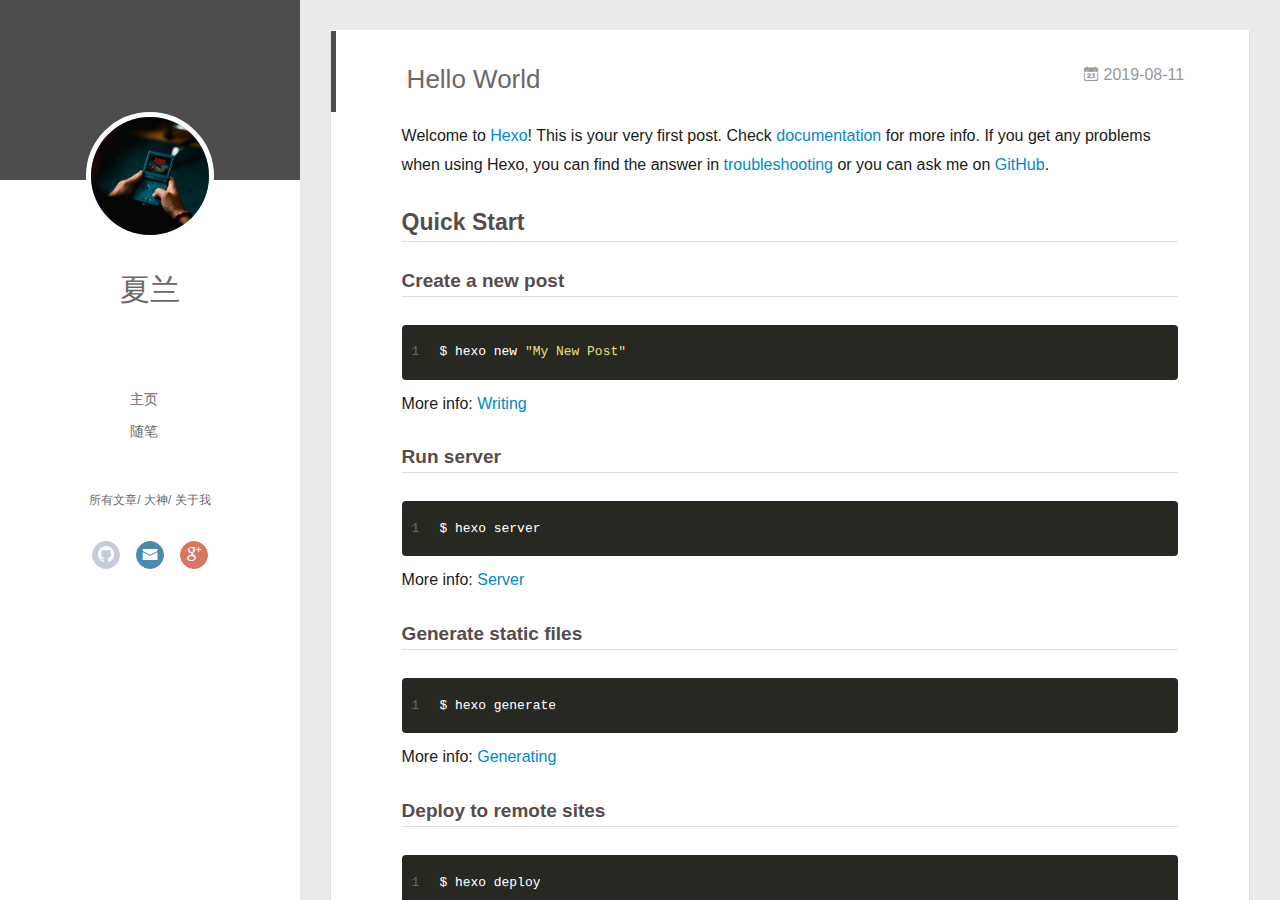
==== index.html @ 8699dc45 "Site updated: 2019-08-11 21:26:11" ====
<!DOCTYPE html>
<html>
<head><meta name="generator" content="Hexo 3.9.0">
  <meta charset="utf-8">
  
  <meta name="renderer" content="webkit">
  <meta http-equiv="X-UA-Compatible" content="IE=edge">
  <link rel="dns-prefetch" href="https://ixialan.github.io">
  <title>夏兰的博客</title>
  <meta name="viewport" content="width=device-width, initial-scale=1, maximum-scale=1">
  <meta name="keywords" content="博客">
<meta property="og:type" content="website">
<meta property="og:title" content="夏兰的博客">
<meta property="og:url" content="https://ixialan.github.io/index.html">
<meta property="og:site_name" content="夏兰的博客">
<meta property="og:locale" content="zh-Hans">
<meta name="twitter:card" content="summary">
<meta name="twitter:title" content="夏兰的博客">
  
    <link rel="alternative" href="/atom.xml" title="夏兰的博客" type="application/atom+xml">
  
  
    <link rel="icon" href="/img/favicon.ico">
  
  <link rel="stylesheet" type="text/css" href="/./main.0cf68a.css">
  <style type="text/css">
  
    #container.show {
      background: linear-gradient(200deg,#a0cfe4,#e8c37e);
    }
  </style>
  

  

</head>
</html>
<body>
  <div id="container" q-class="show:isCtnShow">
    <canvas id="anm-canvas" class="anm-canvas"></canvas>
    <div class="left-col" q-class="show:isShow">
      
<div class="overlay" style="background: #4d4d4d"></div>
<div class="intrude-less">
	<header id="header" class="inner">
		<a href="/" class="profilepic">
			<img src="/img/avatar.jpg" class="js-avatar">
		</a>
		<hgroup>
		  <h1 class="header-author"><a href="/">夏兰</a></h1>
		</hgroup>
		

		<nav class="header-menu">
			<ul>
			
				<li><a href="/">主页</a></li>
	        
				<li><a href="/tags/随笔/">随笔</a></li>
	        
			</ul>
		</nav>
		<nav class="header-smart-menu">
    		
    			
    			<a q-on="click: openSlider(e, 'innerArchive')" href="javascript:void(0)">所有文章</a>
    			
            
    			
    			<a q-on="click: openSlider(e, 'friends')" href="javascript:void(0)">大神</a>
    			
            
    			
    			<a q-on="click: openSlider(e, 'aboutme')" href="javascript:void(0)">关于我</a>
    			
            
		</nav>
		<nav class="header-nav">
			<div class="social">
				
					<a class="github" target="_blank" href="https://github.com/isushao" title="github"><i class="icon-github"></i></a>
		        
					<a class="mail" target="_blank" href="mailto:isushao@163.com" title="mail"><i class="icon-mail"></i></a>
		        
					<a class="google" target="_blank" href="mailto:isushaopeng@gmail.com" title="google"><i class="icon-google"></i></a>
		        
			</div>
		</nav>
	</header>		
</div>

    </div>
    <div class="mid-col" q-class="show:isShow,hide:isShow|isFalse">
      
<nav id="mobile-nav">
  	<div class="overlay js-overlay" style="background: #4d4d4d"></div>
	<div class="btnctn js-mobile-btnctn">
  		<div class="slider-trigger list" q-on="click: openSlider(e)"><i class="icon icon-sort"></i></div>
	</div>
	<div class="intrude-less">
		<header id="header" class="inner">
			<div class="profilepic">
				<img src="/img/avatar.jpg" class="js-avatar">
			</div>
			<hgroup>
			  <h1 class="header-author js-header-author">夏兰</h1>
			</hgroup>
			
			
			
				
			
				
			
			
			
			<nav class="header-nav">
				<div class="social">
					
						<a class="github" target="_blank" href="https://github.com/isushao" title="github"><i class="icon-github"></i></a>
			        
						<a class="mail" target="_blank" href="mailto:isushao@163.com" title="mail"><i class="icon-mail"></i></a>
			        
						<a class="google" target="_blank" href="mailto:isushaopeng@gmail.com" title="google"><i class="icon-google"></i></a>
			        
				</div>
			</nav>

			<nav class="header-menu js-header-menu">
				<ul style="width: 50%">
				
				
					<li style="width: 50%"><a href="/">主页</a></li>
		        
					<li style="width: 50%"><a href="/tags/随笔/">随笔</a></li>
		        
				</ul>
			</nav>
		</header>				
	</div>
	<div class="mobile-mask" style="display:none" q-show="isShow"></div>
</nav>

      <div id="wrapper" class="body-wrap">
        <div class="menu-l">
          <div class="canvas-wrap">
            <canvas data-colors="#eaeaea" data-sectionHeight="100" data-contentId="js-content" id="myCanvas1" class="anm-canvas"></canvas>
          </div>
          <div id="js-content" class="content-ll">
            
  
    <article id="post-hello-world" class="article article-type-post  article-index" itemscope itemprop="blogPost">
  <div class="article-inner">
    
      <header class="article-header">
        
  
    <h1 itemprop="name">
      <a class="article-title" href="/2019/08/11/hello-world/">Hello World</a>
    </h1>
  

        
        <a href="/2019/08/11/hello-world/" class="archive-article-date">
  	<time datetime="2019-08-11T13:20:27.662Z" itemprop="datePublished"><i class="icon-calendar icon"></i>2019-08-11</time>
</a>
        
      </header>
    
    <div class="article-entry" itemprop="articleBody">
      
        <p>Welcome to <a href="https://hexo.io/" target="_blank" rel="noopener">Hexo</a>! This is your very first post. Check <a href="https://hexo.io/docs/" target="_blank" rel="noopener">documentation</a> for more info. If you get any problems when using Hexo, you can find the answer in <a href="https://hexo.io/docs/troubleshooting.html" target="_blank" rel="noopener">troubleshooting</a> or you can ask me on <a href="https://github.com/hexojs/hexo/issues" target="_blank" rel="noopener">GitHub</a>.</p>
<h2 id="Quick-Start"><a href="#Quick-Start" class="headerlink" title="Quick Start"></a>Quick Start</h2><h3 id="Create-a-new-post"><a href="#Create-a-new-post" class="headerlink" title="Create a new post"></a>Create a new post</h3><figure class="highlight bash"><table><tr><td class="gutter"><pre><span class="line">1</span><br></pre></td><td class="code"><pre><span class="line">$ hexo new <span class="string">"My New Post"</span></span><br></pre></td></tr></table></figure>

<p>More info: <a href="https://hexo.io/docs/writing.html" target="_blank" rel="noopener">Writing</a></p>
<h3 id="Run-server"><a href="#Run-server" class="headerlink" title="Run server"></a>Run server</h3><figure class="highlight bash"><table><tr><td class="gutter"><pre><span class="line">1</span><br></pre></td><td class="code"><pre><span class="line">$ hexo server</span><br></pre></td></tr></table></figure>

<p>More info: <a href="https://hexo.io/docs/server.html" target="_blank" rel="noopener">Server</a></p>
<h3 id="Generate-static-files"><a href="#Generate-static-files" class="headerlink" title="Generate static files"></a>Generate static files</h3><figure class="highlight bash"><table><tr><td class="gutter"><pre><span class="line">1</span><br></pre></td><td class="code"><pre><span class="line">$ hexo generate</span><br></pre></td></tr></table></figure>

<p>More info: <a href="https://hexo.io/docs/generating.html" target="_blank" rel="noopener">Generating</a></p>
<h3 id="Deploy-to-remote-sites"><a href="#Deploy-to-remote-sites" class="headerlink" title="Deploy to remote sites"></a>Deploy to remote sites</h3><figure class="highlight bash"><table><tr><td class="gutter"><pre><span class="line">1</span><br></pre></td><td class="code"><pre><span class="line">$ hexo deploy</span><br></pre></td></tr></table></figure>

<p>More info: <a href="https://hexo.io/docs/deployment.html" target="_blank" rel="noopener">Deployment</a></p>

      

      
    </div>
    <div class="article-info article-info-index">
      
      
      

      
        <p class="article-more-link">
          <a class="article-more-a" href="/2019/08/11/hello-world/">展开全文 >></a>
        </p>
      

      

      
      <div class="clearfix"></div>
    </div>
  </div>
</article>

<aside class="wrap-side-operation">
    <div class="mod-side-operation">
        
        <div class="jump-container" id="js-jump-container" style="display:none;">
            <a href="javascript:void(0)" class="mod-side-operation__jump-to-top">
                <i class="icon-font icon-back"></i>
            </a>
            <div id="js-jump-plan-container" class="jump-plan-container" style="top: -11px;">
                <i class="icon-font icon-plane jump-plane"></i>
            </div>
        </div>
        
        
    </div>
</aside>



  
  


          </div>
        </div>
      </div>
      <footer id="footer">
  <div class="outer">
    <div id="footer-info">
    	<div class="footer-left">
    		&copy; 2019 夏兰
    	</div>
      	<div class="footer-right">
      		<a href="http://hexo.io/" target="_blank">Hexo</a>  Theme <a href="https://github.com/litten/hexo-theme-yilia" target="_blank">Yilia</a> by Litten
      	</div>
    </div>
  </div>
</footer>
    </div>
    <script>
	var yiliaConfig = {
		mathjax: false,
		isHome: true,
		isPost: false,
		isArchive: false,
		isTag: false,
		isCategory: false,
		open_in_new: false,
		toc_hide_index: true,
		root: "/",
		innerArchive: true,
		showTags: false
	}
</script>

<script>!function(t){function n(e){if(r[e])return r[e].exports;var i=r[e]={exports:{},id:e,loaded:!1};return t[e].call(i.exports,i,i.exports,n),i.loaded=!0,i.exports}var r={};n.m=t,n.c=r,n.p="./",n(0)}([function(t,n,r){r(195),t.exports=r(191)},function(t,n,r){var e=r(3),i=r(52),o=r(27),u=r(28),c=r(53),f="prototype",a=function(t,n,r){var s,l,h,v,p=t&a.F,d=t&a.G,y=t&a.S,g=t&a.P,b=t&a.B,m=d?e:y?e[n]||(e[n]={}):(e[n]||{})[f],x=d?i:i[n]||(i[n]={}),w=x[f]||(x[f]={});d&&(r=n);for(s in r)l=!p&&m&&void 0!==m[s],h=(l?m:r)[s],v=b&&l?c(h,e):g&&"function"==typeof h?c(Function.call,h):h,m&&u(m,s,h,t&a.U),x[s]!=h&&o(x,s,v),g&&w[s]!=h&&(w[s]=h)};e.core=i,a.F=1,a.G=2,a.S=4,a.P=8,a.B=16,a.W=32,a.U=64,a.R=128,t.exports=a},function(t,n,r){var e=r(6);t.exports=function(t){if(!e(t))throw TypeError(t+" is not an object!");return t}},function(t,n){var r=t.exports="undefined"!=typeof window&&window.Math==Math?window:"undefined"!=typeof self&&self.Math==Math?self:Function("return this")();"number"==typeof __g&&(__g=r)},function(t,n){t.exports=function(t){try{return!!t()}catch(t){return!0}}},function(t,n){var r=t.exports="undefined"!=typeof window&&window.Math==Math?window:"undefined"!=typeof self&&self.Math==Math?self:Function("return this")();"number"==typeof __g&&(__g=r)},function(t,n){t.exports=function(t){return"object"==typeof t?null!==t:"function"==typeof t}},function(t,n,r){var e=r(126)("wks"),i=r(76),o=r(3).Symbol,u="function"==typeof o;(t.exports=function(t){return e[t]||(e[t]=u&&o[t]||(u?o:i)("Symbol."+t))}).store=e},function(t,n){var r={}.hasOwnProperty;t.exports=function(t,n){return r.call(t,n)}},function(t,n,r){var e=r(94),i=r(33);t.exports=function(t){return e(i(t))}},function(t,n,r){t.exports=!r(4)(function(){return 7!=Object.defineProperty({},"a",{get:function(){return 7}}).a})},function(t,n,r){var e=r(2),i=r(167),o=r(50),u=Object.defineProperty;n.f=r(10)?Object.defineProperty:function(t,n,r){if(e(t),n=o(n,!0),e(r),i)try{return u(t,n,r)}catch(t){}if("get"in r||"set"in r)throw TypeError("Accessors not supported!");return"value"in r&&(t[n]=r.value),t}},function(t,n,r){t.exports=!r(18)(function(){return 7!=Object.defineProperty({},"a",{get:function(){return 7}}).a})},function(t,n,r){var e=r(14),i=r(22);t.exports=r(12)?function(t,n,r){return e.f(t,n,i(1,r))}:function(t,n,r){return t[n]=r,t}},function(t,n,r){var e=r(20),i=r(58),o=r(42),u=Object.defineProperty;n.f=r(12)?Object.defineProperty:function(t,n,r){if(e(t),n=o(n,!0),e(r),i)try{return u(t,n,r)}catch(t){}if("get"in r||"set"in r)throw TypeError("Accessors not supported!");return"value"in r&&(t[n]=r.value),t}},function(t,n,r){var e=r(40)("wks"),i=r(23),o=r(5).Symbol,u="function"==typeof o;(t.exports=function(t){return e[t]||(e[t]=u&&o[t]||(u?o:i)("Symbol."+t))}).store=e},function(t,n,r){var e=r(67),i=Math.min;t.exports=function(t){return t>0?i(e(t),9007199254740991):0}},function(t,n,r){var e=r(46);t.exports=function(t){return Object(e(t))}},function(t,n){t.exports=function(t){try{return!!t()}catch(t){return!0}}},function(t,n,r){var e=r(63),i=r(34);t.exports=Object.keys||function(t){return e(t,i)}},function(t,n,r){var e=r(21);t.exports=function(t){if(!e(t))throw TypeError(t+" is not an object!");return t}},function(t,n){t.exports=function(t){return"object"==typeof t?null!==t:"function"==typeof t}},function(t,n){t.exports=function(t,n){return{enumerable:!(1&t),configurable:!(2&t),writable:!(4&t),value:n}}},function(t,n){var r=0,e=Math.random();t.exports=function(t){return"Symbol(".concat(void 0===t?"":t,")_",(++r+e).toString(36))}},function(t,n){var r={}.hasOwnProperty;t.exports=function(t,n){return r.call(t,n)}},function(t,n){var r=t.exports={version:"2.4.0"};"number"==typeof __e&&(__e=r)},function(t,n){t.exports=function(t){if("function"!=typeof t)throw TypeError(t+" is not a function!");return t}},function(t,n,r){var e=r(11),i=r(66);t.exports=r(10)?function(t,n,r){return e.f(t,n,i(1,r))}:function(t,n,r){return t[n]=r,t}},function(t,n,r){var e=r(3),i=r(27),o=r(24),u=r(76)("src"),c="toString",f=Function[c],a=(""+f).split(c);r(52).inspectSource=function(t){return f.call(t)},(t.exports=function(t,n,r,c){var f="function"==typeof r;f&&(o(r,"name")||i(r,"name",n)),t[n]!==r&&(f&&(o(r,u)||i(r,u,t[n]?""+t[n]:a.join(String(n)))),t===e?t[n]=r:c?t[n]?t[n]=r:i(t,n,r):(delete t[n],i(t,n,r)))})(Function.prototype,c,function(){return"function"==typeof this&&this[u]||f.call(this)})},function(t,n,r){var e=r(1),i=r(4),o=r(46),u=function(t,n,r,e){var i=String(o(t)),u="<"+n;return""!==r&&(u+=" "+r+'="'+String(e).replace(/"/g,"&quot;")+'"'),u+">"+i+"</"+n+">"};t.exports=function(t,n){var r={};r[t]=n(u),e(e.P+e.F*i(function(){var n=""[t]('"');return n!==n.toLowerCase()||n.split('"').length>3}),"String",r)}},function(t,n,r){var e=r(115),i=r(46);t.exports=function(t){return e(i(t))}},function(t,n,r){var e=r(116),i=r(66),o=r(30),u=r(50),c=r(24),f=r(167),a=Object.getOwnPropertyDescriptor;n.f=r(10)?a:function(t,n){if(t=o(t),n=u(n,!0),f)try{return a(t,n)}catch(t){}if(c(t,n))return i(!e.f.call(t,n),t[n])}},function(t,n,r){var e=r(24),i=r(17),o=r(145)("IE_PROTO"),u=Object.prototype;t.exports=Object.getPrototypeOf||function(t){return t=i(t),e(t,o)?t[o]:"function"==typeof t.constructor&&t instanceof t.constructor?t.constructor.prototype:t instanceof Object?u:null}},function(t,n){t.exports=function(t){if(void 0==t)throw TypeError("Can't call method on  "+t);return t}},function(t,n){t.exports="constructor,hasOwnProperty,isPrototypeOf,propertyIsEnumerable,toLocaleString,toString,valueOf".split(",")},function(t,n){t.exports={}},function(t,n){t.exports=!0},function(t,n){n.f={}.propertyIsEnumerable},function(t,n,r){var e=r(14).f,i=r(8),o=r(15)("toStringTag");t.exports=function(t,n,r){t&&!i(t=r?t:t.prototype,o)&&e(t,o,{configurable:!0,value:n})}},function(t,n,r){var e=r(40)("keys"),i=r(23);t.exports=function(t){return e[t]||(e[t]=i(t))}},function(t,n,r){var e=r(5),i="__core-js_shared__",o=e[i]||(e[i]={});t.exports=function(t){return o[t]||(o[t]={})}},function(t,n){var r=Math.ceil,e=Math.floor;t.exports=function(t){return isNaN(t=+t)?0:(t>0?e:r)(t)}},function(t,n,r){var e=r(21);t.exports=function(t,n){if(!e(t))return t;var r,i;if(n&&"function"==typeof(r=t.toString)&&!e(i=r.call(t)))return i;if("function"==typeof(r=t.valueOf)&&!e(i=r.call(t)))return i;if(!n&&"function"==typeof(r=t.toString)&&!e(i=r.call(t)))return i;throw TypeError("Can't convert object to primitive value")}},function(t,n,r){var e=r(5),i=r(25),o=r(36),u=r(44),c=r(14).f;t.exports=function(t){var n=i.Symbol||(i.Symbol=o?{}:e.Symbol||{});"_"==t.charAt(0)||t in n||c(n,t,{value:u.f(t)})}},function(t,n,r){n.f=r(15)},function(t,n){var r={}.toString;t.exports=function(t){return r.call(t).slice(8,-1)}},function(t,n){t.exports=function(t){if(void 0==t)throw TypeError("Can't call method on  "+t);return t}},function(t,n,r){var e=r(4);t.exports=function(t,n){return!!t&&e(function(){n?t.call(null,function(){},1):t.call(null)})}},function(t,n,r){var e=r(53),i=r(115),o=r(17),u=r(16),c=r(203);t.exports=function(t,n){var r=1==t,f=2==t,a=3==t,s=4==t,l=6==t,h=5==t||l,v=n||c;return function(n,c,p){for(var d,y,g=o(n),b=i(g),m=e(c,p,3),x=u(b.length),w=0,S=r?v(n,x):f?v(n,0):void 0;x>w;w++)if((h||w in b)&&(d=b[w],y=m(d,w,g),t))if(r)S[w]=y;else if(y)switch(t){case 3:return!0;case 5:return d;case 6:return w;case 2:S.push(d)}else if(s)return!1;return l?-1:a||s?s:S}}},function(t,n,r){var e=r(1),i=r(52),o=r(4);t.exports=function(t,n){var r=(i.Object||{})[t]||Object[t],u={};u[t]=n(r),e(e.S+e.F*o(function(){r(1)}),"Object",u)}},function(t,n,r){var e=r(6);t.exports=function(t,n){if(!e(t))return t;var r,i;if(n&&"function"==typeof(r=t.toString)&&!e(i=r.call(t)))return i;if("function"==typeof(r=t.valueOf)&&!e(i=r.call(t)))return i;if(!n&&"function"==typeof(r=t.toString)&&!e(i=r.call(t)))return i;throw TypeError("Can't convert object to primitive value")}},function(t,n,r){var e=r(5),i=r(25),o=r(91),u=r(13),c="prototype",f=function(t,n,r){var a,s,l,h=t&f.F,v=t&f.G,p=t&f.S,d=t&f.P,y=t&f.B,g=t&f.W,b=v?i:i[n]||(i[n]={}),m=b[c],x=v?e:p?e[n]:(e[n]||{})[c];v&&(r=n);for(a in r)(s=!h&&x&&void 0!==x[a])&&a in b||(l=s?x[a]:r[a],b[a]=v&&"function"!=typeof x[a]?r[a]:y&&s?o(l,e):g&&x[a]==l?function(t){var n=function(n,r,e){if(this instanceof t){switch(arguments.length){case 0:return new t;case 1:return new t(n);case 2:return new t(n,r)}return new t(n,r,e)}return t.apply(this,arguments)};return n[c]=t[c],n}(l):d&&"function"==typeof l?o(Function.call,l):l,d&&((b.virtual||(b.virtual={}))[a]=l,t&f.R&&m&&!m[a]&&u(m,a,l)))};f.F=1,f.G=2,f.S=4,f.P=8,f.B=16,f.W=32,f.U=64,f.R=128,t.exports=f},function(t,n){var r=t.exports={version:"2.4.0"};"number"==typeof __e&&(__e=r)},function(t,n,r){var e=r(26);t.exports=function(t,n,r){if(e(t),void 0===n)return t;switch(r){case 1:return function(r){return t.call(n,r)};case 2:return function(r,e){return t.call(n,r,e)};case 3:return function(r,e,i){return t.call(n,r,e,i)}}return function(){return t.apply(n,arguments)}}},function(t,n,r){var e=r(183),i=r(1),o=r(126)("metadata"),u=o.store||(o.store=new(r(186))),c=function(t,n,r){var i=u.get(t);if(!i){if(!r)return;u.set(t,i=new e)}var o=i.get(n);if(!o){if(!r)return;i.set(n,o=new e)}return o},f=function(t,n,r){var e=c(n,r,!1);return void 0!==e&&e.has(t)},a=function(t,n,r){var e=c(n,r,!1);return void 0===e?void 0:e.get(t)},s=function(t,n,r,e){c(r,e,!0).set(t,n)},l=function(t,n){var r=c(t,n,!1),e=[];return r&&r.forEach(function(t,n){e.push(n)}),e},h=function(t){return void 0===t||"symbol"==typeof t?t:String(t)},v=function(t){i(i.S,"Reflect",t)};t.exports={store:u,map:c,has:f,get:a,set:s,keys:l,key:h,exp:v}},function(t,n,r){"use strict";if(r(10)){var e=r(69),i=r(3),o=r(4),u=r(1),c=r(127),f=r(152),a=r(53),s=r(68),l=r(66),h=r(27),v=r(73),p=r(67),d=r(16),y=r(75),g=r(50),b=r(24),m=r(180),x=r(114),w=r(6),S=r(17),_=r(137),O=r(70),E=r(32),P=r(71).f,j=r(154),F=r(76),M=r(7),A=r(48),N=r(117),T=r(146),I=r(155),k=r(80),L=r(123),R=r(74),C=r(130),D=r(160),U=r(11),W=r(31),G=U.f,B=W.f,V=i.RangeError,z=i.TypeError,q=i.Uint8Array,K="ArrayBuffer",J="Shared"+K,Y="BYTES_PER_ELEMENT",H="prototype",$=Array[H],X=f.ArrayBuffer,Q=f.DataView,Z=A(0),tt=A(2),nt=A(3),rt=A(4),et=A(5),it=A(6),ot=N(!0),ut=N(!1),ct=I.values,ft=I.keys,at=I.entries,st=$.lastIndexOf,lt=$.reduce,ht=$.reduceRight,vt=$.join,pt=$.sort,dt=$.slice,yt=$.toString,gt=$.toLocaleString,bt=M("iterator"),mt=M("toStringTag"),xt=F("typed_constructor"),wt=F("def_constructor"),St=c.CONSTR,_t=c.TYPED,Ot=c.VIEW,Et="Wrong length!",Pt=A(1,function(t,n){return Tt(T(t,t[wt]),n)}),jt=o(function(){return 1===new q(new Uint16Array([1]).buffer)[0]}),Ft=!!q&&!!q[H].set&&o(function(){new q(1).set({})}),Mt=function(t,n){if(void 0===t)throw z(Et);var r=+t,e=d(t);if(n&&!m(r,e))throw V(Et);return e},At=function(t,n){var r=p(t);if(r<0||r%n)throw V("Wrong offset!");return r},Nt=function(t){if(w(t)&&_t in t)return t;throw z(t+" is not a typed array!")},Tt=function(t,n){if(!(w(t)&&xt in t))throw z("It is not a typed array constructor!");return new t(n)},It=function(t,n){return kt(T(t,t[wt]),n)},kt=function(t,n){for(var r=0,e=n.length,i=Tt(t,e);e>r;)i[r]=n[r++];return i},Lt=function(t,n,r){G(t,n,{get:function(){return this._d[r]}})},Rt=function(t){var n,r,e,i,o,u,c=S(t),f=arguments.length,s=f>1?arguments[1]:void 0,l=void 0!==s,h=j(c);if(void 0!=h&&!_(h)){for(u=h.call(c),e=[],n=0;!(o=u.next()).done;n++)e.push(o.value);c=e}for(l&&f>2&&(s=a(s,arguments[2],2)),n=0,r=d(c.length),i=Tt(this,r);r>n;n++)i[n]=l?s(c[n],n):c[n];return i},Ct=function(){for(var t=0,n=arguments.length,r=Tt(this,n);n>t;)r[t]=arguments[t++];return r},Dt=!!q&&o(function(){gt.call(new q(1))}),Ut=function(){return gt.apply(Dt?dt.call(Nt(this)):Nt(this),arguments)},Wt={copyWithin:function(t,n){return D.call(Nt(this),t,n,arguments.length>2?arguments[2]:void 0)},every:function(t){return rt(Nt(this),t,arguments.length>1?arguments[1]:void 0)},fill:function(t){return C.apply(Nt(this),arguments)},filter:function(t){return It(this,tt(Nt(this),t,arguments.length>1?arguments[1]:void 0))},find:function(t){return et(Nt(this),t,arguments.length>1?arguments[1]:void 0)},findIndex:function(t){return it(Nt(this),t,arguments.length>1?arguments[1]:void 0)},forEach:function(t){Z(Nt(this),t,arguments.length>1?arguments[1]:void 0)},indexOf:function(t){return ut(Nt(this),t,arguments.length>1?arguments[1]:void 0)},includes:function(t){return ot(Nt(this),t,arguments.length>1?arguments[1]:void 0)},join:function(t){return vt.apply(Nt(this),arguments)},lastIndexOf:function(t){return st.apply(Nt(this),arguments)},map:function(t){return Pt(Nt(this),t,arguments.length>1?arguments[1]:void 0)},reduce:function(t){return lt.apply(Nt(this),arguments)},reduceRight:function(t){return ht.apply(Nt(this),arguments)},reverse:function(){for(var t,n=this,r=Nt(n).length,e=Math.floor(r/2),i=0;i<e;)t=n[i],n[i++]=n[--r],n[r]=t;return n},some:function(t){return nt(Nt(this),t,arguments.length>1?arguments[1]:void 0)},sort:function(t){return pt.call(Nt(this),t)},subarray:function(t,n){var r=Nt(this),e=r.length,i=y(t,e);return new(T(r,r[wt]))(r.buffer,r.byteOffset+i*r.BYTES_PER_ELEMENT,d((void 0===n?e:y(n,e))-i))}},Gt=function(t,n){return It(this,dt.call(Nt(this),t,n))},Bt=function(t){Nt(this);var n=At(arguments[1],1),r=this.length,e=S(t),i=d(e.length),o=0;if(i+n>r)throw V(Et);for(;o<i;)this[n+o]=e[o++]},Vt={entries:function(){return at.call(Nt(this))},keys:function(){return ft.call(Nt(this))},values:function(){return ct.call(Nt(this))}},zt=function(t,n){return w(t)&&t[_t]&&"symbol"!=typeof n&&n in t&&String(+n)==String(n)},qt=function(t,n){return zt(t,n=g(n,!0))?l(2,t[n]):B(t,n)},Kt=function(t,n,r){return!(zt(t,n=g(n,!0))&&w(r)&&b(r,"value"))||b(r,"get")||b(r,"set")||r.configurable||b(r,"writable")&&!r.writable||b(r,"enumerable")&&!r.enumerable?G(t,n,r):(t[n]=r.value,t)};St||(W.f=qt,U.f=Kt),u(u.S+u.F*!St,"Object",{getOwnPropertyDescriptor:qt,defineProperty:Kt}),o(function(){yt.call({})})&&(yt=gt=function(){return vt.call(this)});var Jt=v({},Wt);v(Jt,Vt),h(Jt,bt,Vt.values),v(Jt,{slice:Gt,set:Bt,constructor:function(){},toString:yt,toLocaleString:Ut}),Lt(Jt,"buffer","b"),Lt(Jt,"byteOffset","o"),Lt(Jt,"byteLength","l"),Lt(Jt,"length","e"),G(Jt,mt,{get:function(){return this[_t]}}),t.exports=function(t,n,r,f){f=!!f;var a=t+(f?"Clamped":"")+"Array",l="Uint8Array"!=a,v="get"+t,p="set"+t,y=i[a],g=y||{},b=y&&E(y),m=!y||!c.ABV,S={},_=y&&y[H],j=function(t,r){var e=t._d;return e.v[v](r*n+e.o,jt)},F=function(t,r,e){var i=t._d;f&&(e=(e=Math.round(e))<0?0:e>255?255:255&e),i.v[p](r*n+i.o,e,jt)},M=function(t,n){G(t,n,{get:function(){return j(this,n)},set:function(t){return F(this,n,t)},enumerable:!0})};m?(y=r(function(t,r,e,i){s(t,y,a,"_d");var o,u,c,f,l=0,v=0;if(w(r)){if(!(r instanceof X||(f=x(r))==K||f==J))return _t in r?kt(y,r):Rt.call(y,r);o=r,v=At(e,n);var p=r.byteLength;if(void 0===i){if(p%n)throw V(Et);if((u=p-v)<0)throw V(Et)}else if((u=d(i)*n)+v>p)throw V(Et);c=u/n}else c=Mt(r,!0),u=c*n,o=new X(u);for(h(t,"_d",{b:o,o:v,l:u,e:c,v:new Q(o)});l<c;)M(t,l++)}),_=y[H]=O(Jt),h(_,"constructor",y)):L(function(t){new y(null),new y(t)},!0)||(y=r(function(t,r,e,i){s(t,y,a);var o;return w(r)?r instanceof X||(o=x(r))==K||o==J?void 0!==i?new g(r,At(e,n),i):void 0!==e?new g(r,At(e,n)):new g(r):_t in r?kt(y,r):Rt.call(y,r):new g(Mt(r,l))}),Z(b!==Function.prototype?P(g).concat(P(b)):P(g),function(t){t in y||h(y,t,g[t])}),y[H]=_,e||(_.constructor=y));var A=_[bt],N=!!A&&("values"==A.name||void 0==A.name),T=Vt.values;h(y,xt,!0),h(_,_t,a),h(_,Ot,!0),h(_,wt,y),(f?new y(1)[mt]==a:mt in _)||G(_,mt,{get:function(){return a}}),S[a]=y,u(u.G+u.W+u.F*(y!=g),S),u(u.S,a,{BYTES_PER_ELEMENT:n,from:Rt,of:Ct}),Y in _||h(_,Y,n),u(u.P,a,Wt),R(a),u(u.P+u.F*Ft,a,{set:Bt}),u(u.P+u.F*!N,a,Vt),u(u.P+u.F*(_.toString!=yt),a,{toString:yt}),u(u.P+u.F*o(function(){new y(1).slice()}),a,{slice:Gt}),u(u.P+u.F*(o(function(){return[1,2].toLocaleString()!=new y([1,2]).toLocaleString()})||!o(function(){_.toLocaleString.call([1,2])})),a,{toLocaleString:Ut}),k[a]=N?A:T,e||N||h(_,bt,T)}}else t.exports=function(){}},function(t,n){var r={}.toString;t.exports=function(t){return r.call(t).slice(8,-1)}},function(t,n,r){var e=r(21),i=r(5).document,o=e(i)&&e(i.createElement);t.exports=function(t){return o?i.createElement(t):{}}},function(t,n,r){t.exports=!r(12)&&!r(18)(function(){return 7!=Object.defineProperty(r(57)("div"),"a",{get:function(){return 7}}).a})},function(t,n,r){"use strict";var e=r(36),i=r(51),o=r(64),u=r(13),c=r(8),f=r(35),a=r(96),s=r(38),l=r(103),h=r(15)("iterator"),v=!([].keys&&"next"in[].keys()),p="keys",d="values",y=function(){return this};t.exports=function(t,n,r,g,b,m,x){a(r,n,g);var w,S,_,O=function(t){if(!v&&t in F)return F[t];switch(t){case p:case d:return function(){return new r(this,t)}}return function(){return new r(this,t)}},E=n+" Iterator",P=b==d,j=!1,F=t.prototype,M=F[h]||F["@@iterator"]||b&&F[b],A=M||O(b),N=b?P?O("entries"):A:void 0,T="Array"==n?F.entries||M:M;if(T&&(_=l(T.call(new t)))!==Object.prototype&&(s(_,E,!0),e||c(_,h)||u(_,h,y)),P&&M&&M.name!==d&&(j=!0,A=function(){return M.call(this)}),e&&!x||!v&&!j&&F[h]||u(F,h,A),f[n]=A,f[E]=y,b)if(w={values:P?A:O(d),keys:m?A:O(p),entries:N},x)for(S in w)S in F||o(F,S,w[S]);else i(i.P+i.F*(v||j),n,w);return w}},function(t,n,r){var e=r(20),i=r(100),o=r(34),u=r(39)("IE_PROTO"),c=function(){},f="prototype",a=function(){var t,n=r(57)("iframe"),e=o.length;for(n.style.display="none",r(93).appendChild(n),n.src="javascript:",t=n.contentWindow.document,t.open(),t.write("<script>document.F=Object<\/script>"),t.close(),a=t.F;e--;)delete a[f][o[e]];return a()};t.exports=Object.create||function(t,n){var r;return null!==t?(c[f]=e(t),r=new c,c[f]=null,r[u]=t):r=a(),void 0===n?r:i(r,n)}},function(t,n,r){var e=r(63),i=r(34).concat("length","prototype");n.f=Object.getOwnPropertyNames||function(t){return e(t,i)}},function(t,n){n.f=Object.getOwnPropertySymbols},function(t,n,r){var e=r(8),i=r(9),o=r(90)(!1),u=r(39)("IE_PROTO");t.exports=function(t,n){var r,c=i(t),f=0,a=[];for(r in c)r!=u&&e(c,r)&&a.push(r);for(;n.length>f;)e(c,r=n[f++])&&(~o(a,r)||a.push(r));return a}},function(t,n,r){t.exports=r(13)},function(t,n,r){var e=r(76)("meta"),i=r(6),o=r(24),u=r(11).f,c=0,f=Object.isExtensible||function(){return!0},a=!r(4)(function(){return f(Object.preventExtensions({}))}),s=function(t){u(t,e,{value:{i:"O"+ ++c,w:{}}})},l=function(t,n){if(!i(t))return"symbol"==typeof t?t:("string"==typeof t?"S":"P")+t;if(!o(t,e)){if(!f(t))return"F";if(!n)return"E";s(t)}return t[e].i},h=function(t,n){if(!o(t,e)){if(!f(t))return!0;if(!n)return!1;s(t)}return t[e].w},v=function(t){return a&&p.NEED&&f(t)&&!o(t,e)&&s(t),t},p=t.exports={KEY:e,NEED:!1,fastKey:l,getWeak:h,onFreeze:v}},function(t,n){t.exports=function(t,n){return{enumerable:!(1&t),configurable:!(2&t),writable:!(4&t),value:n}}},function(t,n){var r=Math.ceil,e=Math.floor;t.exports=function(t){return isNaN(t=+t)?0:(t>0?e:r)(t)}},function(t,n){t.exports=function(t,n,r,e){if(!(t instanceof n)||void 0!==e&&e in t)throw TypeError(r+": incorrect invocation!");return t}},function(t,n){t.exports=!1},function(t,n,r){var e=r(2),i=r(173),o=r(133),u=r(145)("IE_PROTO"),c=function(){},f="prototype",a=function(){var t,n=r(132)("iframe"),e=o.length;for(n.style.display="none",r(135).appendChild(n),n.src="javascript:",t=n.contentWindow.document,t.open(),t.write("<script>document.F=Object<\/script>"),t.close(),a=t.F;e--;)delete a[f][o[e]];return a()};t.exports=Object.create||function(t,n){var r;return null!==t?(c[f]=e(t),r=new c,c[f]=null,r[u]=t):r=a(),void 0===n?r:i(r,n)}},function(t,n,r){var e=r(175),i=r(133).concat("length","prototype");n.f=Object.getOwnPropertyNames||function(t){return e(t,i)}},function(t,n,r){var e=r(175),i=r(133);t.exports=Object.keys||function(t){return e(t,i)}},function(t,n,r){var e=r(28);t.exports=function(t,n,r){for(var i in n)e(t,i,n[i],r);return t}},function(t,n,r){"use strict";var e=r(3),i=r(11),o=r(10),u=r(7)("species");t.exports=function(t){var n=e[t];o&&n&&!n[u]&&i.f(n,u,{configurable:!0,get:function(){return this}})}},function(t,n,r){var e=r(67),i=Math.max,o=Math.min;t.exports=function(t,n){return t=e(t),t<0?i(t+n,0):o(t,n)}},function(t,n){var r=0,e=Math.random();t.exports=function(t){return"Symbol(".concat(void 0===t?"":t,")_",(++r+e).toString(36))}},function(t,n,r){var e=r(33);t.exports=function(t){return Object(e(t))}},function(t,n,r){var e=r(7)("unscopables"),i=Array.prototype;void 0==i[e]&&r(27)(i,e,{}),t.exports=function(t){i[e][t]=!0}},function(t,n,r){var e=r(53),i=r(169),o=r(137),u=r(2),c=r(16),f=r(154),a={},s={},n=t.exports=function(t,n,r,l,h){var v,p,d,y,g=h?function(){return t}:f(t),b=e(r,l,n?2:1),m=0;if("function"!=typeof g)throw TypeError(t+" is not iterable!");if(o(g)){for(v=c(t.length);v>m;m++)if((y=n?b(u(p=t[m])[0],p[1]):b(t[m]))===a||y===s)return y}else for(d=g.call(t);!(p=d.next()).done;)if((y=i(d,b,p.value,n))===a||y===s)return y};n.BREAK=a,n.RETURN=s},function(t,n){t.exports={}},function(t,n,r){var e=r(11).f,i=r(24),o=r(7)("toStringTag");t.exports=function(t,n,r){t&&!i(t=r?t:t.prototype,o)&&e(t,o,{configurable:!0,value:n})}},function(t,n,r){var e=r(1),i=r(46),o=r(4),u=r(150),c="["+u+"]",f="​",a=RegExp("^"+c+c+"*"),s=RegExp(c+c+"*$"),l=function(t,n,r){var i={},c=o(function(){return!!u[t]()||f[t]()!=f}),a=i[t]=c?n(h):u[t];r&&(i[r]=a),e(e.P+e.F*c,"String",i)},h=l.trim=function(t,n){return t=String(i(t)),1&n&&(t=t.replace(a,"")),2&n&&(t=t.replace(s,"")),t};t.exports=l},function(t,n,r){t.exports={default:r(86),__esModule:!0}},function(t,n,r){t.exports={default:r(87),__esModule:!0}},function(t,n,r){"use strict";function e(t){return t&&t.__esModule?t:{default:t}}n.__esModule=!0;var i=r(84),o=e(i),u=r(83),c=e(u),f="function"==typeof c.default&&"symbol"==typeof o.default?function(t){return typeof t}:function(t){return t&&"function"==typeof c.default&&t.constructor===c.default&&t!==c.default.prototype?"symbol":typeof t};n.default="function"==typeof c.default&&"symbol"===f(o.default)?function(t){return void 0===t?"undefined":f(t)}:function(t){return t&&"function"==typeof c.default&&t.constructor===c.default&&t!==c.default.prototype?"symbol":void 0===t?"undefined":f(t)}},function(t,n,r){r(110),r(108),r(111),r(112),t.exports=r(25).Symbol},function(t,n,r){r(109),r(113),t.exports=r(44).f("iterator")},function(t,n){t.exports=function(t){if("function"!=typeof t)throw TypeError(t+" is not a function!");return t}},function(t,n){t.exports=function(){}},function(t,n,r){var e=r(9),i=r(106),o=r(105);t.exports=function(t){return function(n,r,u){var c,f=e(n),a=i(f.length),s=o(u,a);if(t&&r!=r){for(;a>s;)if((c=f[s++])!=c)return!0}else for(;a>s;s++)if((t||s in f)&&f[s]===r)return t||s||0;return!t&&-1}}},function(t,n,r){var e=r(88);t.exports=function(t,n,r){if(e(t),void 0===n)return t;switch(r){case 1:return function(r){return t.call(n,r)};case 2:return function(r,e){return t.call(n,r,e)};case 3:return function(r,e,i){return t.call(n,r,e,i)}}return function(){return t.apply(n,arguments)}}},function(t,n,r){var e=r(19),i=r(62),o=r(37);t.exports=function(t){var n=e(t),r=i.f;if(r)for(var u,c=r(t),f=o.f,a=0;c.length>a;)f.call(t,u=c[a++])&&n.push(u);return n}},function(t,n,r){t.exports=r(5).document&&document.documentElement},function(t,n,r){var e=r(56);t.exports=Object("z").propertyIsEnumerable(0)?Object:function(t){return"String"==e(t)?t.split(""):Object(t)}},function(t,n,r){var e=r(56);t.exports=Array.isArray||function(t){return"Array"==e(t)}},function(t,n,r){"use strict";var e=r(60),i=r(22),o=r(38),u={};r(13)(u,r(15)("iterator"),function(){return this}),t.exports=function(t,n,r){t.prototype=e(u,{next:i(1,r)}),o(t,n+" Iterator")}},function(t,n){t.exports=function(t,n){return{value:n,done:!!t}}},function(t,n,r){var e=r(19),i=r(9);t.exports=function(t,n){for(var r,o=i(t),u=e(o),c=u.length,f=0;c>f;)if(o[r=u[f++]]===n)return r}},function(t,n,r){var e=r(23)("meta"),i=r(21),o=r(8),u=r(14).f,c=0,f=Object.isExtensible||function(){return!0},a=!r(18)(function(){return f(Object.preventExtensions({}))}),s=function(t){u(t,e,{value:{i:"O"+ ++c,w:{}}})},l=function(t,n){if(!i(t))return"symbol"==typeof t?t:("string"==typeof t?"S":"P")+t;if(!o(t,e)){if(!f(t))return"F";if(!n)return"E";s(t)}return t[e].i},h=function(t,n){if(!o(t,e)){if(!f(t))return!0;if(!n)return!1;s(t)}return t[e].w},v=function(t){return a&&p.NEED&&f(t)&&!o(t,e)&&s(t),t},p=t.exports={KEY:e,NEED:!1,fastKey:l,getWeak:h,onFreeze:v}},function(t,n,r){var e=r(14),i=r(20),o=r(19);t.exports=r(12)?Object.defineProperties:function(t,n){i(t);for(var r,u=o(n),c=u.length,f=0;c>f;)e.f(t,r=u[f++],n[r]);return t}},function(t,n,r){var e=r(37),i=r(22),o=r(9),u=r(42),c=r(8),f=r(58),a=Object.getOwnPropertyDescriptor;n.f=r(12)?a:function(t,n){if(t=o(t),n=u(n,!0),f)try{return a(t,n)}catch(t){}if(c(t,n))return i(!e.f.call(t,n),t[n])}},function(t,n,r){var e=r(9),i=r(61).f,o={}.toString,u="object"==typeof window&&window&&Object.getOwnPropertyNames?Object.getOwnPropertyNames(window):[],c=function(t){try{return i(t)}catch(t){return u.slice()}};t.exports.f=function(t){return u&&"[object Window]"==o.call(t)?c(t):i(e(t))}},function(t,n,r){var e=r(8),i=r(77),o=r(39)("IE_PROTO"),u=Object.prototype;t.exports=Object.getPrototypeOf||function(t){return t=i(t),e(t,o)?t[o]:"function"==typeof t.constructor&&t instanceof t.constructor?t.constructor.prototype:t instanceof Object?u:null}},function(t,n,r){var e=r(41),i=r(33);t.exports=function(t){return function(n,r){var o,u,c=String(i(n)),f=e(r),a=c.length;return f<0||f>=a?t?"":void 0:(o=c.charCodeAt(f),o<55296||o>56319||f+1===a||(u=c.charCodeAt(f+1))<56320||u>57343?t?c.charAt(f):o:t?c.slice(f,f+2):u-56320+(o-55296<<10)+65536)}}},function(t,n,r){var e=r(41),i=Math.max,o=Math.min;t.exports=function(t,n){return t=e(t),t<0?i(t+n,0):o(t,n)}},function(t,n,r){var e=r(41),i=Math.min;t.exports=function(t){return t>0?i(e(t),9007199254740991):0}},function(t,n,r){"use strict";var e=r(89),i=r(97),o=r(35),u=r(9);t.exports=r(59)(Array,"Array",function(t,n){this._t=u(t),this._i=0,this._k=n},function(){var t=this._t,n=this._k,r=this._i++;return!t||r>=t.length?(this._t=void 0,i(1)):"keys"==n?i(0,r):"values"==n?i(0,t[r]):i(0,[r,t[r]])},"values"),o.Arguments=o.Array,e("keys"),e("values"),e("entries")},function(t,n){},function(t,n,r){"use strict";var e=r(104)(!0);r(59)(String,"String",function(t){this._t=String(t),this._i=0},function(){var t,n=this._t,r=this._i;return r>=n.length?{value:void 0,done:!0}:(t=e(n,r),this._i+=t.length,{value:t,done:!1})})},function(t,n,r){"use strict";var e=r(5),i=r(8),o=r(12),u=r(51),c=r(64),f=r(99).KEY,a=r(18),s=r(40),l=r(38),h=r(23),v=r(15),p=r(44),d=r(43),y=r(98),g=r(92),b=r(95),m=r(20),x=r(9),w=r(42),S=r(22),_=r(60),O=r(102),E=r(101),P=r(14),j=r(19),F=E.f,M=P.f,A=O.f,N=e.Symbol,T=e.JSON,I=T&&T.stringify,k="prototype",L=v("_hidden"),R=v("toPrimitive"),C={}.propertyIsEnumerable,D=s("symbol-registry"),U=s("symbols"),W=s("op-symbols"),G=Object[k],B="function"==typeof N,V=e.QObject,z=!V||!V[k]||!V[k].findChild,q=o&&a(function(){return 7!=_(M({},"a",{get:function(){return M(this,"a",{value:7}).a}})).a})?function(t,n,r){var e=F(G,n);e&&delete G[n],M(t,n,r),e&&t!==G&&M(G,n,e)}:M,K=function(t){var n=U[t]=_(N[k]);return n._k=t,n},J=B&&"symbol"==typeof N.iterator?function(t){return"symbol"==typeof t}:function(t){return t instanceof N},Y=function(t,n,r){return t===G&&Y(W,n,r),m(t),n=w(n,!0),m(r),i(U,n)?(r.enumerable?(i(t,L)&&t[L][n]&&(t[L][n]=!1),r=_(r,{enumerable:S(0,!1)})):(i(t,L)||M(t,L,S(1,{})),t[L][n]=!0),q(t,n,r)):M(t,n,r)},H=function(t,n){m(t);for(var r,e=g(n=x(n)),i=0,o=e.length;o>i;)Y(t,r=e[i++],n[r]);return t},$=function(t,n){return void 0===n?_(t):H(_(t),n)},X=function(t){var n=C.call(this,t=w(t,!0));return!(this===G&&i(U,t)&&!i(W,t))&&(!(n||!i(this,t)||!i(U,t)||i(this,L)&&this[L][t])||n)},Q=function(t,n){if(t=x(t),n=w(n,!0),t!==G||!i(U,n)||i(W,n)){var r=F(t,n);return!r||!i(U,n)||i(t,L)&&t[L][n]||(r.enumerable=!0),r}},Z=function(t){for(var n,r=A(x(t)),e=[],o=0;r.length>o;)i(U,n=r[o++])||n==L||n==f||e.push(n);return e},tt=function(t){for(var n,r=t===G,e=A(r?W:x(t)),o=[],u=0;e.length>u;)!i(U,n=e[u++])||r&&!i(G,n)||o.push(U[n]);return o};B||(N=function(){if(this instanceof N)throw TypeError("Symbol is not a constructor!");var t=h(arguments.length>0?arguments[0]:void 0),n=function(r){this===G&&n.call(W,r),i(this,L)&&i(this[L],t)&&(this[L][t]=!1),q(this,t,S(1,r))};return o&&z&&q(G,t,{configurable:!0,set:n}),K(t)},c(N[k],"toString",function(){return this._k}),E.f=Q,P.f=Y,r(61).f=O.f=Z,r(37).f=X,r(62).f=tt,o&&!r(36)&&c(G,"propertyIsEnumerable",X,!0),p.f=function(t){return K(v(t))}),u(u.G+u.W+u.F*!B,{Symbol:N});for(var nt="hasInstance,isConcatSpreadable,iterator,match,replace,search,species,split,toPrimitive,toStringTag,unscopables".split(","),rt=0;nt.length>rt;)v(nt[rt++]);for(var nt=j(v.store),rt=0;nt.length>rt;)d(nt[rt++]);u(u.S+u.F*!B,"Symbol",{for:function(t){return i(D,t+="")?D[t]:D[t]=N(t)},keyFor:function(t){if(J(t))return y(D,t);throw TypeError(t+" is not a symbol!")},useSetter:function(){z=!0},useSimple:function(){z=!1}}),u(u.S+u.F*!B,"Object",{create:$,defineProperty:Y,defineProperties:H,getOwnPropertyDescriptor:Q,getOwnPropertyNames:Z,getOwnPropertySymbols:tt}),T&&u(u.S+u.F*(!B||a(function(){var t=N();return"[null]"!=I([t])||"{}"!=I({a:t})||"{}"!=I(Object(t))})),"JSON",{stringify:function(t){if(void 0!==t&&!J(t)){for(var n,r,e=[t],i=1;arguments.length>i;)e.push(arguments[i++]);return n=e[1],"function"==typeof n&&(r=n),!r&&b(n)||(n=function(t,n){if(r&&(n=r.call(this,t,n)),!J(n))return n}),e[1]=n,I.apply(T,e)}}}),N[k][R]||r(13)(N[k],R,N[k].valueOf),l(N,"Symbol"),l(Math,"Math",!0),l(e.JSON,"JSON",!0)},function(t,n,r){r(43)("asyncIterator")},function(t,n,r){r(43)("observable")},function(t,n,r){r(107);for(var e=r(5),i=r(13),o=r(35),u=r(15)("toStringTag"),c=["NodeList","DOMTokenList","MediaList","StyleSheetList","CSSRuleList"],f=0;f<5;f++){var a=c[f],s=e[a],l=s&&s.prototype;l&&!l[u]&&i(l,u,a),o[a]=o.Array}},function(t,n,r){var e=r(45),i=r(7)("toStringTag"),o="Arguments"==e(function(){return arguments}()),u=function(t,n){try{return t[n]}catch(t){}};t.exports=function(t){var n,r,c;return void 0===t?"Undefined":null===t?"Null":"string"==typeof(r=u(n=Object(t),i))?r:o?e(n):"Object"==(c=e(n))&&"function"==typeof n.callee?"Arguments":c}},function(t,n,r){var e=r(45);t.exports=Object("z").propertyIsEnumerable(0)?Object:function(t){return"String"==e(t)?t.split(""):Object(t)}},function(t,n){n.f={}.propertyIsEnumerable},function(t,n,r){var e=r(30),i=r(16),o=r(75);t.exports=function(t){return function(n,r,u){var c,f=e(n),a=i(f.length),s=o(u,a);if(t&&r!=r){for(;a>s;)if((c=f[s++])!=c)return!0}else for(;a>s;s++)if((t||s in f)&&f[s]===r)return t||s||0;return!t&&-1}}},function(t,n,r){"use strict";var e=r(3),i=r(1),o=r(28),u=r(73),c=r(65),f=r(79),a=r(68),s=r(6),l=r(4),h=r(123),v=r(81),p=r(136);t.exports=function(t,n,r,d,y,g){var b=e[t],m=b,x=y?"set":"add",w=m&&m.prototype,S={},_=function(t){var n=w[t];o(w,t,"delete"==t?function(t){return!(g&&!s(t))&&n.call(this,0===t?0:t)}:"has"==t?function(t){return!(g&&!s(t))&&n.call(this,0===t?0:t)}:"get"==t?function(t){return g&&!s(t)?void 0:n.call(this,0===t?0:t)}:"add"==t?function(t){return n.call(this,0===t?0:t),this}:function(t,r){return n.call(this,0===t?0:t,r),this})};if("function"==typeof m&&(g||w.forEach&&!l(function(){(new m).entries().next()}))){var O=new m,E=O[x](g?{}:-0,1)!=O,P=l(function(){O.has(1)}),j=h(function(t){new m(t)}),F=!g&&l(function(){for(var t=new m,n=5;n--;)t[x](n,n);return!t.has(-0)});j||(m=n(function(n,r){a(n,m,t);var e=p(new b,n,m);return void 0!=r&&f(r,y,e[x],e),e}),m.prototype=w,w.constructor=m),(P||F)&&(_("delete"),_("has"),y&&_("get")),(F||E)&&_(x),g&&w.clear&&delete w.clear}else m=d.getConstructor(n,t,y,x),u(m.prototype,r),c.NEED=!0;return v(m,t),S[t]=m,i(i.G+i.W+i.F*(m!=b),S),g||d.setStrong(m,t,y),m}},function(t,n,r){"use strict";var e=r(27),i=r(28),o=r(4),u=r(46),c=r(7);t.exports=function(t,n,r){var f=c(t),a=r(u,f,""[t]),s=a[0],l=a[1];o(function(){var n={};return n[f]=function(){return 7},7!=""[t](n)})&&(i(String.prototype,t,s),e(RegExp.prototype,f,2==n?function(t,n){return l.call(t,this,n)}:function(t){return l.call(t,this)}))}
},function(t,n,r){"use strict";var e=r(2);t.exports=function(){var t=e(this),n="";return t.global&&(n+="g"),t.ignoreCase&&(n+="i"),t.multiline&&(n+="m"),t.unicode&&(n+="u"),t.sticky&&(n+="y"),n}},function(t,n){t.exports=function(t,n,r){var e=void 0===r;switch(n.length){case 0:return e?t():t.call(r);case 1:return e?t(n[0]):t.call(r,n[0]);case 2:return e?t(n[0],n[1]):t.call(r,n[0],n[1]);case 3:return e?t(n[0],n[1],n[2]):t.call(r,n[0],n[1],n[2]);case 4:return e?t(n[0],n[1],n[2],n[3]):t.call(r,n[0],n[1],n[2],n[3])}return t.apply(r,n)}},function(t,n,r){var e=r(6),i=r(45),o=r(7)("match");t.exports=function(t){var n;return e(t)&&(void 0!==(n=t[o])?!!n:"RegExp"==i(t))}},function(t,n,r){var e=r(7)("iterator"),i=!1;try{var o=[7][e]();o.return=function(){i=!0},Array.from(o,function(){throw 2})}catch(t){}t.exports=function(t,n){if(!n&&!i)return!1;var r=!1;try{var o=[7],u=o[e]();u.next=function(){return{done:r=!0}},o[e]=function(){return u},t(o)}catch(t){}return r}},function(t,n,r){t.exports=r(69)||!r(4)(function(){var t=Math.random();__defineSetter__.call(null,t,function(){}),delete r(3)[t]})},function(t,n){n.f=Object.getOwnPropertySymbols},function(t,n,r){var e=r(3),i="__core-js_shared__",o=e[i]||(e[i]={});t.exports=function(t){return o[t]||(o[t]={})}},function(t,n,r){for(var e,i=r(3),o=r(27),u=r(76),c=u("typed_array"),f=u("view"),a=!(!i.ArrayBuffer||!i.DataView),s=a,l=0,h="Int8Array,Uint8Array,Uint8ClampedArray,Int16Array,Uint16Array,Int32Array,Uint32Array,Float32Array,Float64Array".split(",");l<9;)(e=i[h[l++]])?(o(e.prototype,c,!0),o(e.prototype,f,!0)):s=!1;t.exports={ABV:a,CONSTR:s,TYPED:c,VIEW:f}},function(t,n){"use strict";var r={versions:function(){var t=window.navigator.userAgent;return{trident:t.indexOf("Trident")>-1,presto:t.indexOf("Presto")>-1,webKit:t.indexOf("AppleWebKit")>-1,gecko:t.indexOf("Gecko")>-1&&-1==t.indexOf("KHTML"),mobile:!!t.match(/AppleWebKit.*Mobile.*/),ios:!!t.match(/\(i[^;]+;( U;)? CPU.+Mac OS X/),android:t.indexOf("Android")>-1||t.indexOf("Linux")>-1,iPhone:t.indexOf("iPhone")>-1||t.indexOf("Mac")>-1,iPad:t.indexOf("iPad")>-1,webApp:-1==t.indexOf("Safari"),weixin:-1==t.indexOf("MicroMessenger")}}()};t.exports=r},function(t,n,r){"use strict";var e=r(85),i=function(t){return t&&t.__esModule?t:{default:t}}(e),o=function(){function t(t,n,e){return n||e?String.fromCharCode(n||e):r[t]||t}function n(t){return e[t]}var r={"&quot;":'"',"&lt;":"<","&gt;":">","&amp;":"&","&nbsp;":" "},e={};for(var u in r)e[r[u]]=u;return r["&apos;"]="'",e["'"]="&#39;",{encode:function(t){return t?(""+t).replace(/['<> "&]/g,n).replace(/\r?\n/g,"<br/>").replace(/\s/g,"&nbsp;"):""},decode:function(n){return n?(""+n).replace(/<br\s*\/?>/gi,"\n").replace(/&quot;|&lt;|&gt;|&amp;|&nbsp;|&apos;|&#(\d+);|&#(\d+)/g,t).replace(/\u00a0/g," "):""},encodeBase16:function(t){if(!t)return t;t+="";for(var n=[],r=0,e=t.length;e>r;r++)n.push(t.charCodeAt(r).toString(16).toUpperCase());return n.join("")},encodeBase16forJSON:function(t){if(!t)return t;t=t.replace(/[\u4E00-\u9FBF]/gi,function(t){return escape(t).replace("%u","\\u")});for(var n=[],r=0,e=t.length;e>r;r++)n.push(t.charCodeAt(r).toString(16).toUpperCase());return n.join("")},decodeBase16:function(t){if(!t)return t;t+="";for(var n=[],r=0,e=t.length;e>r;r+=2)n.push(String.fromCharCode("0x"+t.slice(r,r+2)));return n.join("")},encodeObject:function(t){if(t instanceof Array)for(var n=0,r=t.length;r>n;n++)t[n]=o.encodeObject(t[n]);else if("object"==(void 0===t?"undefined":(0,i.default)(t)))for(var e in t)t[e]=o.encodeObject(t[e]);else if("string"==typeof t)return o.encode(t);return t},loadScript:function(t){var n=document.createElement("script");document.getElementsByTagName("body")[0].appendChild(n),n.setAttribute("src",t)},addLoadEvent:function(t){var n=window.onload;"function"!=typeof window.onload?window.onload=t:window.onload=function(){n(),t()}}}}();t.exports=o},function(t,n,r){"use strict";var e=r(17),i=r(75),o=r(16);t.exports=function(t){for(var n=e(this),r=o(n.length),u=arguments.length,c=i(u>1?arguments[1]:void 0,r),f=u>2?arguments[2]:void 0,a=void 0===f?r:i(f,r);a>c;)n[c++]=t;return n}},function(t,n,r){"use strict";var e=r(11),i=r(66);t.exports=function(t,n,r){n in t?e.f(t,n,i(0,r)):t[n]=r}},function(t,n,r){var e=r(6),i=r(3).document,o=e(i)&&e(i.createElement);t.exports=function(t){return o?i.createElement(t):{}}},function(t,n){t.exports="constructor,hasOwnProperty,isPrototypeOf,propertyIsEnumerable,toLocaleString,toString,valueOf".split(",")},function(t,n,r){var e=r(7)("match");t.exports=function(t){var n=/./;try{"/./"[t](n)}catch(r){try{return n[e]=!1,!"/./"[t](n)}catch(t){}}return!0}},function(t,n,r){t.exports=r(3).document&&document.documentElement},function(t,n,r){var e=r(6),i=r(144).set;t.exports=function(t,n,r){var o,u=n.constructor;return u!==r&&"function"==typeof u&&(o=u.prototype)!==r.prototype&&e(o)&&i&&i(t,o),t}},function(t,n,r){var e=r(80),i=r(7)("iterator"),o=Array.prototype;t.exports=function(t){return void 0!==t&&(e.Array===t||o[i]===t)}},function(t,n,r){var e=r(45);t.exports=Array.isArray||function(t){return"Array"==e(t)}},function(t,n,r){"use strict";var e=r(70),i=r(66),o=r(81),u={};r(27)(u,r(7)("iterator"),function(){return this}),t.exports=function(t,n,r){t.prototype=e(u,{next:i(1,r)}),o(t,n+" Iterator")}},function(t,n,r){"use strict";var e=r(69),i=r(1),o=r(28),u=r(27),c=r(24),f=r(80),a=r(139),s=r(81),l=r(32),h=r(7)("iterator"),v=!([].keys&&"next"in[].keys()),p="keys",d="values",y=function(){return this};t.exports=function(t,n,r,g,b,m,x){a(r,n,g);var w,S,_,O=function(t){if(!v&&t in F)return F[t];switch(t){case p:case d:return function(){return new r(this,t)}}return function(){return new r(this,t)}},E=n+" Iterator",P=b==d,j=!1,F=t.prototype,M=F[h]||F["@@iterator"]||b&&F[b],A=M||O(b),N=b?P?O("entries"):A:void 0,T="Array"==n?F.entries||M:M;if(T&&(_=l(T.call(new t)))!==Object.prototype&&(s(_,E,!0),e||c(_,h)||u(_,h,y)),P&&M&&M.name!==d&&(j=!0,A=function(){return M.call(this)}),e&&!x||!v&&!j&&F[h]||u(F,h,A),f[n]=A,f[E]=y,b)if(w={values:P?A:O(d),keys:m?A:O(p),entries:N},x)for(S in w)S in F||o(F,S,w[S]);else i(i.P+i.F*(v||j),n,w);return w}},function(t,n){var r=Math.expm1;t.exports=!r||r(10)>22025.465794806718||r(10)<22025.465794806718||-2e-17!=r(-2e-17)?function(t){return 0==(t=+t)?t:t>-1e-6&&t<1e-6?t+t*t/2:Math.exp(t)-1}:r},function(t,n){t.exports=Math.sign||function(t){return 0==(t=+t)||t!=t?t:t<0?-1:1}},function(t,n,r){var e=r(3),i=r(151).set,o=e.MutationObserver||e.WebKitMutationObserver,u=e.process,c=e.Promise,f="process"==r(45)(u);t.exports=function(){var t,n,r,a=function(){var e,i;for(f&&(e=u.domain)&&e.exit();t;){i=t.fn,t=t.next;try{i()}catch(e){throw t?r():n=void 0,e}}n=void 0,e&&e.enter()};if(f)r=function(){u.nextTick(a)};else if(o){var s=!0,l=document.createTextNode("");new o(a).observe(l,{characterData:!0}),r=function(){l.data=s=!s}}else if(c&&c.resolve){var h=c.resolve();r=function(){h.then(a)}}else r=function(){i.call(e,a)};return function(e){var i={fn:e,next:void 0};n&&(n.next=i),t||(t=i,r()),n=i}}},function(t,n,r){var e=r(6),i=r(2),o=function(t,n){if(i(t),!e(n)&&null!==n)throw TypeError(n+": can't set as prototype!")};t.exports={set:Object.setPrototypeOf||("__proto__"in{}?function(t,n,e){try{e=r(53)(Function.call,r(31).f(Object.prototype,"__proto__").set,2),e(t,[]),n=!(t instanceof Array)}catch(t){n=!0}return function(t,r){return o(t,r),n?t.__proto__=r:e(t,r),t}}({},!1):void 0),check:o}},function(t,n,r){var e=r(126)("keys"),i=r(76);t.exports=function(t){return e[t]||(e[t]=i(t))}},function(t,n,r){var e=r(2),i=r(26),o=r(7)("species");t.exports=function(t,n){var r,u=e(t).constructor;return void 0===u||void 0==(r=e(u)[o])?n:i(r)}},function(t,n,r){var e=r(67),i=r(46);t.exports=function(t){return function(n,r){var o,u,c=String(i(n)),f=e(r),a=c.length;return f<0||f>=a?t?"":void 0:(o=c.charCodeAt(f),o<55296||o>56319||f+1===a||(u=c.charCodeAt(f+1))<56320||u>57343?t?c.charAt(f):o:t?c.slice(f,f+2):u-56320+(o-55296<<10)+65536)}}},function(t,n,r){var e=r(122),i=r(46);t.exports=function(t,n,r){if(e(n))throw TypeError("String#"+r+" doesn't accept regex!");return String(i(t))}},function(t,n,r){"use strict";var e=r(67),i=r(46);t.exports=function(t){var n=String(i(this)),r="",o=e(t);if(o<0||o==1/0)throw RangeError("Count can't be negative");for(;o>0;(o>>>=1)&&(n+=n))1&o&&(r+=n);return r}},function(t,n){t.exports="\t\n\v\f\r   ᠎             　\u2028\u2029\ufeff"},function(t,n,r){var e,i,o,u=r(53),c=r(121),f=r(135),a=r(132),s=r(3),l=s.process,h=s.setImmediate,v=s.clearImmediate,p=s.MessageChannel,d=0,y={},g="onreadystatechange",b=function(){var t=+this;if(y.hasOwnProperty(t)){var n=y[t];delete y[t],n()}},m=function(t){b.call(t.data)};h&&v||(h=function(t){for(var n=[],r=1;arguments.length>r;)n.push(arguments[r++]);return y[++d]=function(){c("function"==typeof t?t:Function(t),n)},e(d),d},v=function(t){delete y[t]},"process"==r(45)(l)?e=function(t){l.nextTick(u(b,t,1))}:p?(i=new p,o=i.port2,i.port1.onmessage=m,e=u(o.postMessage,o,1)):s.addEventListener&&"function"==typeof postMessage&&!s.importScripts?(e=function(t){s.postMessage(t+"","*")},s.addEventListener("message",m,!1)):e=g in a("script")?function(t){f.appendChild(a("script"))[g]=function(){f.removeChild(this),b.call(t)}}:function(t){setTimeout(u(b,t,1),0)}),t.exports={set:h,clear:v}},function(t,n,r){"use strict";var e=r(3),i=r(10),o=r(69),u=r(127),c=r(27),f=r(73),a=r(4),s=r(68),l=r(67),h=r(16),v=r(71).f,p=r(11).f,d=r(130),y=r(81),g="ArrayBuffer",b="DataView",m="prototype",x="Wrong length!",w="Wrong index!",S=e[g],_=e[b],O=e.Math,E=e.RangeError,P=e.Infinity,j=S,F=O.abs,M=O.pow,A=O.floor,N=O.log,T=O.LN2,I="buffer",k="byteLength",L="byteOffset",R=i?"_b":I,C=i?"_l":k,D=i?"_o":L,U=function(t,n,r){var e,i,o,u=Array(r),c=8*r-n-1,f=(1<<c)-1,a=f>>1,s=23===n?M(2,-24)-M(2,-77):0,l=0,h=t<0||0===t&&1/t<0?1:0;for(t=F(t),t!=t||t===P?(i=t!=t?1:0,e=f):(e=A(N(t)/T),t*(o=M(2,-e))<1&&(e--,o*=2),t+=e+a>=1?s/o:s*M(2,1-a),t*o>=2&&(e++,o/=2),e+a>=f?(i=0,e=f):e+a>=1?(i=(t*o-1)*M(2,n),e+=a):(i=t*M(2,a-1)*M(2,n),e=0));n>=8;u[l++]=255&i,i/=256,n-=8);for(e=e<<n|i,c+=n;c>0;u[l++]=255&e,e/=256,c-=8);return u[--l]|=128*h,u},W=function(t,n,r){var e,i=8*r-n-1,o=(1<<i)-1,u=o>>1,c=i-7,f=r-1,a=t[f--],s=127&a;for(a>>=7;c>0;s=256*s+t[f],f--,c-=8);for(e=s&(1<<-c)-1,s>>=-c,c+=n;c>0;e=256*e+t[f],f--,c-=8);if(0===s)s=1-u;else{if(s===o)return e?NaN:a?-P:P;e+=M(2,n),s-=u}return(a?-1:1)*e*M(2,s-n)},G=function(t){return t[3]<<24|t[2]<<16|t[1]<<8|t[0]},B=function(t){return[255&t]},V=function(t){return[255&t,t>>8&255]},z=function(t){return[255&t,t>>8&255,t>>16&255,t>>24&255]},q=function(t){return U(t,52,8)},K=function(t){return U(t,23,4)},J=function(t,n,r){p(t[m],n,{get:function(){return this[r]}})},Y=function(t,n,r,e){var i=+r,o=l(i);if(i!=o||o<0||o+n>t[C])throw E(w);var u=t[R]._b,c=o+t[D],f=u.slice(c,c+n);return e?f:f.reverse()},H=function(t,n,r,e,i,o){var u=+r,c=l(u);if(u!=c||c<0||c+n>t[C])throw E(w);for(var f=t[R]._b,a=c+t[D],s=e(+i),h=0;h<n;h++)f[a+h]=s[o?h:n-h-1]},$=function(t,n){s(t,S,g);var r=+n,e=h(r);if(r!=e)throw E(x);return e};if(u.ABV){if(!a(function(){new S})||!a(function(){new S(.5)})){S=function(t){return new j($(this,t))};for(var X,Q=S[m]=j[m],Z=v(j),tt=0;Z.length>tt;)(X=Z[tt++])in S||c(S,X,j[X]);o||(Q.constructor=S)}var nt=new _(new S(2)),rt=_[m].setInt8;nt.setInt8(0,2147483648),nt.setInt8(1,2147483649),!nt.getInt8(0)&&nt.getInt8(1)||f(_[m],{setInt8:function(t,n){rt.call(this,t,n<<24>>24)},setUint8:function(t,n){rt.call(this,t,n<<24>>24)}},!0)}else S=function(t){var n=$(this,t);this._b=d.call(Array(n),0),this[C]=n},_=function(t,n,r){s(this,_,b),s(t,S,b);var e=t[C],i=l(n);if(i<0||i>e)throw E("Wrong offset!");if(r=void 0===r?e-i:h(r),i+r>e)throw E(x);this[R]=t,this[D]=i,this[C]=r},i&&(J(S,k,"_l"),J(_,I,"_b"),J(_,k,"_l"),J(_,L,"_o")),f(_[m],{getInt8:function(t){return Y(this,1,t)[0]<<24>>24},getUint8:function(t){return Y(this,1,t)[0]},getInt16:function(t){var n=Y(this,2,t,arguments[1]);return(n[1]<<8|n[0])<<16>>16},getUint16:function(t){var n=Y(this,2,t,arguments[1]);return n[1]<<8|n[0]},getInt32:function(t){return G(Y(this,4,t,arguments[1]))},getUint32:function(t){return G(Y(this,4,t,arguments[1]))>>>0},getFloat32:function(t){return W(Y(this,4,t,arguments[1]),23,4)},getFloat64:function(t){return W(Y(this,8,t,arguments[1]),52,8)},setInt8:function(t,n){H(this,1,t,B,n)},setUint8:function(t,n){H(this,1,t,B,n)},setInt16:function(t,n){H(this,2,t,V,n,arguments[2])},setUint16:function(t,n){H(this,2,t,V,n,arguments[2])},setInt32:function(t,n){H(this,4,t,z,n,arguments[2])},setUint32:function(t,n){H(this,4,t,z,n,arguments[2])},setFloat32:function(t,n){H(this,4,t,K,n,arguments[2])},setFloat64:function(t,n){H(this,8,t,q,n,arguments[2])}});y(S,g),y(_,b),c(_[m],u.VIEW,!0),n[g]=S,n[b]=_},function(t,n,r){var e=r(3),i=r(52),o=r(69),u=r(182),c=r(11).f;t.exports=function(t){var n=i.Symbol||(i.Symbol=o?{}:e.Symbol||{});"_"==t.charAt(0)||t in n||c(n,t,{value:u.f(t)})}},function(t,n,r){var e=r(114),i=r(7)("iterator"),o=r(80);t.exports=r(52).getIteratorMethod=function(t){if(void 0!=t)return t[i]||t["@@iterator"]||o[e(t)]}},function(t,n,r){"use strict";var e=r(78),i=r(170),o=r(80),u=r(30);t.exports=r(140)(Array,"Array",function(t,n){this._t=u(t),this._i=0,this._k=n},function(){var t=this._t,n=this._k,r=this._i++;return!t||r>=t.length?(this._t=void 0,i(1)):"keys"==n?i(0,r):"values"==n?i(0,t[r]):i(0,[r,t[r]])},"values"),o.Arguments=o.Array,e("keys"),e("values"),e("entries")},function(t,n){function r(t,n){t.classList?t.classList.add(n):t.className+=" "+n}t.exports=r},function(t,n){function r(t,n){if(t.classList)t.classList.remove(n);else{var r=new RegExp("(^|\\b)"+n.split(" ").join("|")+"(\\b|$)","gi");t.className=t.className.replace(r," ")}}t.exports=r},function(t,n){function r(){throw new Error("setTimeout has not been defined")}function e(){throw new Error("clearTimeout has not been defined")}function i(t){if(s===setTimeout)return setTimeout(t,0);if((s===r||!s)&&setTimeout)return s=setTimeout,setTimeout(t,0);try{return s(t,0)}catch(n){try{return s.call(null,t,0)}catch(n){return s.call(this,t,0)}}}function o(t){if(l===clearTimeout)return clearTimeout(t);if((l===e||!l)&&clearTimeout)return l=clearTimeout,clearTimeout(t);try{return l(t)}catch(n){try{return l.call(null,t)}catch(n){return l.call(this,t)}}}function u(){d&&v&&(d=!1,v.length?p=v.concat(p):y=-1,p.length&&c())}function c(){if(!d){var t=i(u);d=!0;for(var n=p.length;n;){for(v=p,p=[];++y<n;)v&&v[y].run();y=-1,n=p.length}v=null,d=!1,o(t)}}function f(t,n){this.fun=t,this.array=n}function a(){}var s,l,h=t.exports={};!function(){try{s="function"==typeof setTimeout?setTimeout:r}catch(t){s=r}try{l="function"==typeof clearTimeout?clearTimeout:e}catch(t){l=e}}();var v,p=[],d=!1,y=-1;h.nextTick=function(t){var n=new Array(arguments.length-1);if(arguments.length>1)for(var r=1;r<arguments.length;r++)n[r-1]=arguments[r];p.push(new f(t,n)),1!==p.length||d||i(c)},f.prototype.run=function(){this.fun.apply(null,this.array)},h.title="browser",h.browser=!0,h.env={},h.argv=[],h.version="",h.versions={},h.on=a,h.addListener=a,h.once=a,h.off=a,h.removeListener=a,h.removeAllListeners=a,h.emit=a,h.prependListener=a,h.prependOnceListener=a,h.listeners=function(t){return[]},h.binding=function(t){throw new Error("process.binding is not supported")},h.cwd=function(){return"/"},h.chdir=function(t){throw new Error("process.chdir is not supported")},h.umask=function(){return 0}},function(t,n,r){var e=r(45);t.exports=function(t,n){if("number"!=typeof t&&"Number"!=e(t))throw TypeError(n);return+t}},function(t,n,r){"use strict";var e=r(17),i=r(75),o=r(16);t.exports=[].copyWithin||function(t,n){var r=e(this),u=o(r.length),c=i(t,u),f=i(n,u),a=arguments.length>2?arguments[2]:void 0,s=Math.min((void 0===a?u:i(a,u))-f,u-c),l=1;for(f<c&&c<f+s&&(l=-1,f+=s-1,c+=s-1);s-- >0;)f in r?r[c]=r[f]:delete r[c],c+=l,f+=l;return r}},function(t,n,r){var e=r(79);t.exports=function(t,n){var r=[];return e(t,!1,r.push,r,n),r}},function(t,n,r){var e=r(26),i=r(17),o=r(115),u=r(16);t.exports=function(t,n,r,c,f){e(n);var a=i(t),s=o(a),l=u(a.length),h=f?l-1:0,v=f?-1:1;if(r<2)for(;;){if(h in s){c=s[h],h+=v;break}if(h+=v,f?h<0:l<=h)throw TypeError("Reduce of empty array with no initial value")}for(;f?h>=0:l>h;h+=v)h in s&&(c=n(c,s[h],h,a));return c}},function(t,n,r){"use strict";var e=r(26),i=r(6),o=r(121),u=[].slice,c={},f=function(t,n,r){if(!(n in c)){for(var e=[],i=0;i<n;i++)e[i]="a["+i+"]";c[n]=Function("F,a","return new F("+e.join(",")+")")}return c[n](t,r)};t.exports=Function.bind||function(t){var n=e(this),r=u.call(arguments,1),c=function(){var e=r.concat(u.call(arguments));return this instanceof c?f(n,e.length,e):o(n,e,t)};return i(n.prototype)&&(c.prototype=n.prototype),c}},function(t,n,r){"use strict";var e=r(11).f,i=r(70),o=r(73),u=r(53),c=r(68),f=r(46),a=r(79),s=r(140),l=r(170),h=r(74),v=r(10),p=r(65).fastKey,d=v?"_s":"size",y=function(t,n){var r,e=p(n);if("F"!==e)return t._i[e];for(r=t._f;r;r=r.n)if(r.k==n)return r};t.exports={getConstructor:function(t,n,r,s){var l=t(function(t,e){c(t,l,n,"_i"),t._i=i(null),t._f=void 0,t._l=void 0,t[d]=0,void 0!=e&&a(e,r,t[s],t)});return o(l.prototype,{clear:function(){for(var t=this,n=t._i,r=t._f;r;r=r.n)r.r=!0,r.p&&(r.p=r.p.n=void 0),delete n[r.i];t._f=t._l=void 0,t[d]=0},delete:function(t){var n=this,r=y(n,t);if(r){var e=r.n,i=r.p;delete n._i[r.i],r.r=!0,i&&(i.n=e),e&&(e.p=i),n._f==r&&(n._f=e),n._l==r&&(n._l=i),n[d]--}return!!r},forEach:function(t){c(this,l,"forEach");for(var n,r=u(t,arguments.length>1?arguments[1]:void 0,3);n=n?n.n:this._f;)for(r(n.v,n.k,this);n&&n.r;)n=n.p},has:function(t){return!!y(this,t)}}),v&&e(l.prototype,"size",{get:function(){return f(this[d])}}),l},def:function(t,n,r){var e,i,o=y(t,n);return o?o.v=r:(t._l=o={i:i=p(n,!0),k:n,v:r,p:e=t._l,n:void 0,r:!1},t._f||(t._f=o),e&&(e.n=o),t[d]++,"F"!==i&&(t._i[i]=o)),t},getEntry:y,setStrong:function(t,n,r){s(t,n,function(t,n){this._t=t,this._k=n,this._l=void 0},function(){for(var t=this,n=t._k,r=t._l;r&&r.r;)r=r.p;return t._t&&(t._l=r=r?r.n:t._t._f)?"keys"==n?l(0,r.k):"values"==n?l(0,r.v):l(0,[r.k,r.v]):(t._t=void 0,l(1))},r?"entries":"values",!r,!0),h(n)}}},function(t,n,r){var e=r(114),i=r(161);t.exports=function(t){return function(){if(e(this)!=t)throw TypeError(t+"#toJSON isn't generic");return i(this)}}},function(t,n,r){"use strict";var e=r(73),i=r(65).getWeak,o=r(2),u=r(6),c=r(68),f=r(79),a=r(48),s=r(24),l=a(5),h=a(6),v=0,p=function(t){return t._l||(t._l=new d)},d=function(){this.a=[]},y=function(t,n){return l(t.a,function(t){return t[0]===n})};d.prototype={get:function(t){var n=y(this,t);if(n)return n[1]},has:function(t){return!!y(this,t)},set:function(t,n){var r=y(this,t);r?r[1]=n:this.a.push([t,n])},delete:function(t){var n=h(this.a,function(n){return n[0]===t});return~n&&this.a.splice(n,1),!!~n}},t.exports={getConstructor:function(t,n,r,o){var a=t(function(t,e){c(t,a,n,"_i"),t._i=v++,t._l=void 0,void 0!=e&&f(e,r,t[o],t)});return e(a.prototype,{delete:function(t){if(!u(t))return!1;var n=i(t);return!0===n?p(this).delete(t):n&&s(n,this._i)&&delete n[this._i]},has:function(t){if(!u(t))return!1;var n=i(t);return!0===n?p(this).has(t):n&&s(n,this._i)}}),a},def:function(t,n,r){var e=i(o(n),!0);return!0===e?p(t).set(n,r):e[t._i]=r,t},ufstore:p}},function(t,n,r){t.exports=!r(10)&&!r(4)(function(){return 7!=Object.defineProperty(r(132)("div"),"a",{get:function(){return 7}}).a})},function(t,n,r){var e=r(6),i=Math.floor;t.exports=function(t){return!e(t)&&isFinite(t)&&i(t)===t}},function(t,n,r){var e=r(2);t.exports=function(t,n,r,i){try{return i?n(e(r)[0],r[1]):n(r)}catch(n){var o=t.return;throw void 0!==o&&e(o.call(t)),n}}},function(t,n){t.exports=function(t,n){return{value:n,done:!!t}}},function(t,n){t.exports=Math.log1p||function(t){return(t=+t)>-1e-8&&t<1e-8?t-t*t/2:Math.log(1+t)}},function(t,n,r){"use strict";var e=r(72),i=r(125),o=r(116),u=r(17),c=r(115),f=Object.assign;t.exports=!f||r(4)(function(){var t={},n={},r=Symbol(),e="abcdefghijklmnopqrst";return t[r]=7,e.split("").forEach(function(t){n[t]=t}),7!=f({},t)[r]||Object.keys(f({},n)).join("")!=e})?function(t,n){for(var r=u(t),f=arguments.length,a=1,s=i.f,l=o.f;f>a;)for(var h,v=c(arguments[a++]),p=s?e(v).concat(s(v)):e(v),d=p.length,y=0;d>y;)l.call(v,h=p[y++])&&(r[h]=v[h]);return r}:f},function(t,n,r){var e=r(11),i=r(2),o=r(72);t.exports=r(10)?Object.defineProperties:function(t,n){i(t);for(var r,u=o(n),c=u.length,f=0;c>f;)e.f(t,r=u[f++],n[r]);return t}},function(t,n,r){var e=r(30),i=r(71).f,o={}.toString,u="object"==typeof window&&window&&Object.getOwnPropertyNames?Object.getOwnPropertyNames(window):[],c=function(t){try{return i(t)}catch(t){return u.slice()}};t.exports.f=function(t){return u&&"[object Window]"==o.call(t)?c(t):i(e(t))}},function(t,n,r){var e=r(24),i=r(30),o=r(117)(!1),u=r(145)("IE_PROTO");t.exports=function(t,n){var r,c=i(t),f=0,a=[];for(r in c)r!=u&&e(c,r)&&a.push(r);for(;n.length>f;)e(c,r=n[f++])&&(~o(a,r)||a.push(r));return a}},function(t,n,r){var e=r(72),i=r(30),o=r(116).f;t.exports=function(t){return function(n){for(var r,u=i(n),c=e(u),f=c.length,a=0,s=[];f>a;)o.call(u,r=c[a++])&&s.push(t?[r,u[r]]:u[r]);return s}}},function(t,n,r){var e=r(71),i=r(125),o=r(2),u=r(3).Reflect;t.exports=u&&u.ownKeys||function(t){var n=e.f(o(t)),r=i.f;return r?n.concat(r(t)):n}},function(t,n,r){var e=r(3).parseFloat,i=r(82).trim;t.exports=1/e(r(150)+"-0")!=-1/0?function(t){var n=i(String(t),3),r=e(n);return 0===r&&"-"==n.charAt(0)?-0:r}:e},function(t,n,r){var e=r(3).parseInt,i=r(82).trim,o=r(150),u=/^[\-+]?0[xX]/;t.exports=8!==e(o+"08")||22!==e(o+"0x16")?function(t,n){var r=i(String(t),3);return e(r,n>>>0||(u.test(r)?16:10))}:e},function(t,n){t.exports=Object.is||function(t,n){return t===n?0!==t||1/t==1/n:t!=t&&n!=n}},function(t,n,r){var e=r(16),i=r(149),o=r(46);t.exports=function(t,n,r,u){var c=String(o(t)),f=c.length,a=void 0===r?" ":String(r),s=e(n);if(s<=f||""==a)return c;var l=s-f,h=i.call(a,Math.ceil(l/a.length));return h.length>l&&(h=h.slice(0,l)),u?h+c:c+h}},function(t,n,r){n.f=r(7)},function(t,n,r){"use strict";var e=r(164);t.exports=r(118)("Map",function(t){return function(){return t(this,arguments.length>0?arguments[0]:void 0)}},{get:function(t){var n=e.getEntry(this,t);return n&&n.v},set:function(t,n){return e.def(this,0===t?0:t,n)}},e,!0)},function(t,n,r){r(10)&&"g"!=/./g.flags&&r(11).f(RegExp.prototype,"flags",{configurable:!0,get:r(120)})},function(t,n,r){"use strict";var e=r(164);t.exports=r(118)("Set",function(t){return function(){return t(this,arguments.length>0?arguments[0]:void 0)}},{add:function(t){return e.def(this,t=0===t?0:t,t)}},e)},function(t,n,r){"use strict";var e,i=r(48)(0),o=r(28),u=r(65),c=r(172),f=r(166),a=r(6),s=u.getWeak,l=Object.isExtensible,h=f.ufstore,v={},p=function(t){return function(){return t(this,arguments.length>0?arguments[0]:void 0)}},d={get:function(t){if(a(t)){var n=s(t);return!0===n?h(this).get(t):n?n[this._i]:void 0}},set:function(t,n){return f.def(this,t,n)}},y=t.exports=r(118)("WeakMap",p,d,f,!0,!0);7!=(new y).set((Object.freeze||Object)(v),7).get(v)&&(e=f.getConstructor(p),c(e.prototype,d),u.NEED=!0,i(["delete","has","get","set"],function(t){var n=y.prototype,r=n[t];o(n,t,function(n,i){if(a(n)&&!l(n)){this._f||(this._f=new e);var o=this._f[t](n,i);return"set"==t?this:o}return r.call(this,n,i)})}))},,,,function(t,n){"use strict";function r(){var t=document.querySelector("#page-nav");if(t&&!document.querySelector("#page-nav .extend.prev")&&(t.innerHTML='<a class="extend prev disabled" rel="prev">&laquo; Prev</a>'+t.innerHTML),t&&!document.querySelector("#page-nav .extend.next")&&(t.innerHTML=t.innerHTML+'<a class="extend next disabled" rel="next">Next &raquo;</a>'),yiliaConfig&&yiliaConfig.open_in_new){document.querySelectorAll(".article-entry a:not(.article-more-a)").forEach(function(t){var n=t.getAttribute("target");n&&""!==n||t.setAttribute("target","_blank")})}if(yiliaConfig&&yiliaConfig.toc_hide_index){document.querySelectorAll(".toc-number").forEach(function(t){t.style.display="none"})}var n=document.querySelector("#js-aboutme");n&&0!==n.length&&(n.innerHTML=n.innerText)}t.exports={init:r}},function(t,n,r){"use strict";function e(t){return t&&t.__esModule?t:{default:t}}function i(t,n){var r=/\/|index.html/g;return t.replace(r,"")===n.replace(r,"")}function o(){for(var t=document.querySelectorAll(".js-header-menu li a"),n=window.location.pathname,r=0,e=t.length;r<e;r++){var o=t[r];i(n,o.getAttribute("href"))&&(0,h.default)(o,"active")}}function u(t){for(var n=t.offsetLeft,r=t.offsetParent;null!==r;)n+=r.offsetLeft,r=r.offsetParent;return n}function c(t){for(var n=t.offsetTop,r=t.offsetParent;null!==r;)n+=r.offsetTop,r=r.offsetParent;return n}function f(t,n,r,e,i){var o=u(t),f=c(t)-n;if(f-r<=i){var a=t.$newDom;a||(a=t.cloneNode(!0),(0,d.default)(t,a),t.$newDom=a,a.style.position="fixed",a.style.top=(r||f)+"px",a.style.left=o+"px",a.style.zIndex=e||2,a.style.width="100%",a.style.color="#fff"),a.style.visibility="visible",t.style.visibility="hidden"}else{t.style.visibility="visible";var s=t.$newDom;s&&(s.style.visibility="hidden")}}function a(){var t=document.querySelector(".js-overlay"),n=document.querySelector(".js-header-menu");f(t,document.body.scrollTop,-63,2,0),f(n,document.body.scrollTop,1,3,0)}function s(){document.querySelector("#container").addEventListener("scroll",function(t){a()}),window.addEventListener("scroll",function(t){a()}),a()}var l=r(156),h=e(l),v=r(157),p=(e(v),r(382)),d=e(p),y=r(128),g=e(y),b=r(190),m=e(b),x=r(129);(function(){g.default.versions.mobile&&window.screen.width<800&&(o(),s())})(),(0,x.addLoadEvent)(function(){m.default.init()}),t.exports={}},,,,function(t,n,r){(function(t){"use strict";function n(t,n,r){t[n]||Object[e](t,n,{writable:!0,configurable:!0,value:r})}if(r(381),r(391),r(198),t._babelPolyfill)throw new Error("only one instance of babel-polyfill is allowed");t._babelPolyfill=!0;var e="defineProperty";n(String.prototype,"padLeft","".padStart),n(String.prototype,"padRight","".padEnd),"pop,reverse,shift,keys,values,entries,indexOf,every,some,forEach,map,filter,find,findIndex,includes,join,slice,concat,push,splice,unshift,sort,lastIndexOf,reduce,reduceRight,copyWithin,fill".split(",").forEach(function(t){[][t]&&n(Array,t,Function.call.bind([][t]))})}).call(n,function(){return this}())},,,function(t,n,r){r(210),t.exports=r(52).RegExp.escape},,,,function(t,n,r){var e=r(6),i=r(138),o=r(7)("species");t.exports=function(t){var n;return i(t)&&(n=t.constructor,"function"!=typeof n||n!==Array&&!i(n.prototype)||(n=void 0),e(n)&&null===(n=n[o])&&(n=void 0)),void 0===n?Array:n}},function(t,n,r){var e=r(202);t.exports=function(t,n){return new(e(t))(n)}},function(t,n,r){"use strict";var e=r(2),i=r(50),o="number";t.exports=function(t){if("string"!==t&&t!==o&&"default"!==t)throw TypeError("Incorrect hint");return i(e(this),t!=o)}},function(t,n,r){var e=r(72),i=r(125),o=r(116);t.exports=function(t){var n=e(t),r=i.f;if(r)for(var u,c=r(t),f=o.f,a=0;c.length>a;)f.call(t,u=c[a++])&&n.push(u);return n}},function(t,n,r){var e=r(72),i=r(30);t.exports=function(t,n){for(var r,o=i(t),u=e(o),c=u.length,f=0;c>f;)if(o[r=u[f++]]===n)return r}},function(t,n,r){"use strict";var e=r(208),i=r(121),o=r(26);t.exports=function(){for(var t=o(this),n=arguments.length,r=Array(n),u=0,c=e._,f=!1;n>u;)(r[u]=arguments[u++])===c&&(f=!0);return function(){var e,o=this,u=arguments.length,a=0,s=0;if(!f&&!u)return i(t,r,o);if(e=r.slice(),f)for(;n>a;a++)e[a]===c&&(e[a]=arguments[s++]);for(;u>s;)e.push(arguments[s++]);return i(t,e,o)}}},function(t,n,r){t.exports=r(3)},function(t,n){t.exports=function(t,n){var r=n===Object(n)?function(t){return n[t]}:n;return function(n){return String(n).replace(t,r)}}},function(t,n,r){var e=r(1),i=r(209)(/[\\^$*+?.()|[\]{}]/g,"\\$&");e(e.S,"RegExp",{escape:function(t){return i(t)}})},function(t,n,r){var e=r(1);e(e.P,"Array",{copyWithin:r(160)}),r(78)("copyWithin")},function(t,n,r){"use strict";var e=r(1),i=r(48)(4);e(e.P+e.F*!r(47)([].every,!0),"Array",{every:function(t){return i(this,t,arguments[1])}})},function(t,n,r){var e=r(1);e(e.P,"Array",{fill:r(130)}),r(78)("fill")},function(t,n,r){"use strict";var e=r(1),i=r(48)(2);e(e.P+e.F*!r(47)([].filter,!0),"Array",{filter:function(t){return i(this,t,arguments[1])}})},function(t,n,r){"use strict";var e=r(1),i=r(48)(6),o="findIndex",u=!0;o in[]&&Array(1)[o](function(){u=!1}),e(e.P+e.F*u,"Array",{findIndex:function(t){return i(this,t,arguments.length>1?arguments[1]:void 0)}}),r(78)(o)},function(t,n,r){"use strict";var e=r(1),i=r(48)(5),o="find",u=!0;o in[]&&Array(1)[o](function(){u=!1}),e(e.P+e.F*u,"Array",{find:function(t){return i(this,t,arguments.length>1?arguments[1]:void 0)}}),r(78)(o)},function(t,n,r){"use strict";var e=r(1),i=r(48)(0),o=r(47)([].forEach,!0);e(e.P+e.F*!o,"Array",{forEach:function(t){return i(this,t,arguments[1])}})},function(t,n,r){"use strict";var e=r(53),i=r(1),o=r(17),u=r(169),c=r(137),f=r(16),a=r(131),s=r(154);i(i.S+i.F*!r(123)(function(t){Array.from(t)}),"Array",{from:function(t){var n,r,i,l,h=o(t),v="function"==typeof this?this:Array,p=arguments.length,d=p>1?arguments[1]:void 0,y=void 0!==d,g=0,b=s(h);if(y&&(d=e(d,p>2?arguments[2]:void 0,2)),void 0==b||v==Array&&c(b))for(n=f(h.length),r=new v(n);n>g;g++)a(r,g,y?d(h[g],g):h[g]);else for(l=b.call(h),r=new v;!(i=l.next()).done;g++)a(r,g,y?u(l,d,[i.value,g],!0):i.value);return r.length=g,r}})},function(t,n,r){"use strict";var e=r(1),i=r(117)(!1),o=[].indexOf,u=!!o&&1/[1].indexOf(1,-0)<0;e(e.P+e.F*(u||!r(47)(o)),"Array",{indexOf:function(t){return u?o.apply(this,arguments)||0:i(this,t,arguments[1])}})},function(t,n,r){var e=r(1);e(e.S,"Array",{isArray:r(138)})},function(t,n,r){"use strict";var e=r(1),i=r(30),o=[].join;e(e.P+e.F*(r(115)!=Object||!r(47)(o)),"Array",{join:function(t){return o.call(i(this),void 0===t?",":t)}})},function(t,n,r){"use strict";var e=r(1),i=r(30),o=r(67),u=r(16),c=[].lastIndexOf,f=!!c&&1/[1].lastIndexOf(1,-0)<0;e(e.P+e.F*(f||!r(47)(c)),"Array",{lastIndexOf:function(t){if(f)return c.apply(this,arguments)||0;var n=i(this),r=u(n.length),e=r-1;for(arguments.length>1&&(e=Math.min(e,o(arguments[1]))),e<0&&(e=r+e);e>=0;e--)if(e in n&&n[e]===t)return e||0;return-1}})},function(t,n,r){"use strict";var e=r(1),i=r(48)(1);e(e.P+e.F*!r(47)([].map,!0),"Array",{map:function(t){return i(this,t,arguments[1])}})},function(t,n,r){"use strict";var e=r(1),i=r(131);e(e.S+e.F*r(4)(function(){function t(){}return!(Array.of.call(t)instanceof t)}),"Array",{of:function(){for(var t=0,n=arguments.length,r=new("function"==typeof this?this:Array)(n);n>t;)i(r,t,arguments[t++]);return r.length=n,r}})},function(t,n,r){"use strict";var e=r(1),i=r(162);e(e.P+e.F*!r(47)([].reduceRight,!0),"Array",{reduceRight:function(t){return i(this,t,arguments.length,arguments[1],!0)}})},function(t,n,r){"use strict";var e=r(1),i=r(162);e(e.P+e.F*!r(47)([].reduce,!0),"Array",{reduce:function(t){return i(this,t,arguments.length,arguments[1],!1)}})},function(t,n,r){"use strict";var e=r(1),i=r(135),o=r(45),u=r(75),c=r(16),f=[].slice;e(e.P+e.F*r(4)(function(){i&&f.call(i)}),"Array",{slice:function(t,n){var r=c(this.length),e=o(this);if(n=void 0===n?r:n,"Array"==e)return f.call(this,t,n);for(var i=u(t,r),a=u(n,r),s=c(a-i),l=Array(s),h=0;h<s;h++)l[h]="String"==e?this.charAt(i+h):this[i+h];return l}})},function(t,n,r){"use strict";var e=r(1),i=r(48)(3);e(e.P+e.F*!r(47)([].some,!0),"Array",{some:function(t){return i(this,t,arguments[1])}})},function(t,n,r){"use strict";var e=r(1),i=r(26),o=r(17),u=r(4),c=[].sort,f=[1,2,3];e(e.P+e.F*(u(function(){f.sort(void 0)})||!u(function(){f.sort(null)})||!r(47)(c)),"Array",{sort:function(t){return void 0===t?c.call(o(this)):c.call(o(this),i(t))}})},function(t,n,r){r(74)("Array")},function(t,n,r){var e=r(1);e(e.S,"Date",{now:function(){return(new Date).getTime()}})},function(t,n,r){"use strict";var e=r(1),i=r(4),o=Date.prototype.getTime,u=function(t){return t>9?t:"0"+t};e(e.P+e.F*(i(function(){return"0385-07-25T07:06:39.999Z"!=new Date(-5e13-1).toISOString()})||!i(function(){new Date(NaN).toISOString()})),"Date",{toISOString:function(){
if(!isFinite(o.call(this)))throw RangeError("Invalid time value");var t=this,n=t.getUTCFullYear(),r=t.getUTCMilliseconds(),e=n<0?"-":n>9999?"+":"";return e+("00000"+Math.abs(n)).slice(e?-6:-4)+"-"+u(t.getUTCMonth()+1)+"-"+u(t.getUTCDate())+"T"+u(t.getUTCHours())+":"+u(t.getUTCMinutes())+":"+u(t.getUTCSeconds())+"."+(r>99?r:"0"+u(r))+"Z"}})},function(t,n,r){"use strict";var e=r(1),i=r(17),o=r(50);e(e.P+e.F*r(4)(function(){return null!==new Date(NaN).toJSON()||1!==Date.prototype.toJSON.call({toISOString:function(){return 1}})}),"Date",{toJSON:function(t){var n=i(this),r=o(n);return"number"!=typeof r||isFinite(r)?n.toISOString():null}})},function(t,n,r){var e=r(7)("toPrimitive"),i=Date.prototype;e in i||r(27)(i,e,r(204))},function(t,n,r){var e=Date.prototype,i="Invalid Date",o="toString",u=e[o],c=e.getTime;new Date(NaN)+""!=i&&r(28)(e,o,function(){var t=c.call(this);return t===t?u.call(this):i})},function(t,n,r){var e=r(1);e(e.P,"Function",{bind:r(163)})},function(t,n,r){"use strict";var e=r(6),i=r(32),o=r(7)("hasInstance"),u=Function.prototype;o in u||r(11).f(u,o,{value:function(t){if("function"!=typeof this||!e(t))return!1;if(!e(this.prototype))return t instanceof this;for(;t=i(t);)if(this.prototype===t)return!0;return!1}})},function(t,n,r){var e=r(11).f,i=r(66),o=r(24),u=Function.prototype,c="name",f=Object.isExtensible||function(){return!0};c in u||r(10)&&e(u,c,{configurable:!0,get:function(){try{var t=this,n=(""+t).match(/^\s*function ([^ (]*)/)[1];return o(t,c)||!f(t)||e(t,c,i(5,n)),n}catch(t){return""}}})},function(t,n,r){var e=r(1),i=r(171),o=Math.sqrt,u=Math.acosh;e(e.S+e.F*!(u&&710==Math.floor(u(Number.MAX_VALUE))&&u(1/0)==1/0),"Math",{acosh:function(t){return(t=+t)<1?NaN:t>94906265.62425156?Math.log(t)+Math.LN2:i(t-1+o(t-1)*o(t+1))}})},function(t,n,r){function e(t){return isFinite(t=+t)&&0!=t?t<0?-e(-t):Math.log(t+Math.sqrt(t*t+1)):t}var i=r(1),o=Math.asinh;i(i.S+i.F*!(o&&1/o(0)>0),"Math",{asinh:e})},function(t,n,r){var e=r(1),i=Math.atanh;e(e.S+e.F*!(i&&1/i(-0)<0),"Math",{atanh:function(t){return 0==(t=+t)?t:Math.log((1+t)/(1-t))/2}})},function(t,n,r){var e=r(1),i=r(142);e(e.S,"Math",{cbrt:function(t){return i(t=+t)*Math.pow(Math.abs(t),1/3)}})},function(t,n,r){var e=r(1);e(e.S,"Math",{clz32:function(t){return(t>>>=0)?31-Math.floor(Math.log(t+.5)*Math.LOG2E):32}})},function(t,n,r){var e=r(1),i=Math.exp;e(e.S,"Math",{cosh:function(t){return(i(t=+t)+i(-t))/2}})},function(t,n,r){var e=r(1),i=r(141);e(e.S+e.F*(i!=Math.expm1),"Math",{expm1:i})},function(t,n,r){var e=r(1),i=r(142),o=Math.pow,u=o(2,-52),c=o(2,-23),f=o(2,127)*(2-c),a=o(2,-126),s=function(t){return t+1/u-1/u};e(e.S,"Math",{fround:function(t){var n,r,e=Math.abs(t),o=i(t);return e<a?o*s(e/a/c)*a*c:(n=(1+c/u)*e,r=n-(n-e),r>f||r!=r?o*(1/0):o*r)}})},function(t,n,r){var e=r(1),i=Math.abs;e(e.S,"Math",{hypot:function(t,n){for(var r,e,o=0,u=0,c=arguments.length,f=0;u<c;)r=i(arguments[u++]),f<r?(e=f/r,o=o*e*e+1,f=r):r>0?(e=r/f,o+=e*e):o+=r;return f===1/0?1/0:f*Math.sqrt(o)}})},function(t,n,r){var e=r(1),i=Math.imul;e(e.S+e.F*r(4)(function(){return-5!=i(4294967295,5)||2!=i.length}),"Math",{imul:function(t,n){var r=65535,e=+t,i=+n,o=r&e,u=r&i;return 0|o*u+((r&e>>>16)*u+o*(r&i>>>16)<<16>>>0)}})},function(t,n,r){var e=r(1);e(e.S,"Math",{log10:function(t){return Math.log(t)/Math.LN10}})},function(t,n,r){var e=r(1);e(e.S,"Math",{log1p:r(171)})},function(t,n,r){var e=r(1);e(e.S,"Math",{log2:function(t){return Math.log(t)/Math.LN2}})},function(t,n,r){var e=r(1);e(e.S,"Math",{sign:r(142)})},function(t,n,r){var e=r(1),i=r(141),o=Math.exp;e(e.S+e.F*r(4)(function(){return-2e-17!=!Math.sinh(-2e-17)}),"Math",{sinh:function(t){return Math.abs(t=+t)<1?(i(t)-i(-t))/2:(o(t-1)-o(-t-1))*(Math.E/2)}})},function(t,n,r){var e=r(1),i=r(141),o=Math.exp;e(e.S,"Math",{tanh:function(t){var n=i(t=+t),r=i(-t);return n==1/0?1:r==1/0?-1:(n-r)/(o(t)+o(-t))}})},function(t,n,r){var e=r(1);e(e.S,"Math",{trunc:function(t){return(t>0?Math.floor:Math.ceil)(t)}})},function(t,n,r){"use strict";var e=r(3),i=r(24),o=r(45),u=r(136),c=r(50),f=r(4),a=r(71).f,s=r(31).f,l=r(11).f,h=r(82).trim,v="Number",p=e[v],d=p,y=p.prototype,g=o(r(70)(y))==v,b="trim"in String.prototype,m=function(t){var n=c(t,!1);if("string"==typeof n&&n.length>2){n=b?n.trim():h(n,3);var r,e,i,o=n.charCodeAt(0);if(43===o||45===o){if(88===(r=n.charCodeAt(2))||120===r)return NaN}else if(48===o){switch(n.charCodeAt(1)){case 66:case 98:e=2,i=49;break;case 79:case 111:e=8,i=55;break;default:return+n}for(var u,f=n.slice(2),a=0,s=f.length;a<s;a++)if((u=f.charCodeAt(a))<48||u>i)return NaN;return parseInt(f,e)}}return+n};if(!p(" 0o1")||!p("0b1")||p("+0x1")){p=function(t){var n=arguments.length<1?0:t,r=this;return r instanceof p&&(g?f(function(){y.valueOf.call(r)}):o(r)!=v)?u(new d(m(n)),r,p):m(n)};for(var x,w=r(10)?a(d):"MAX_VALUE,MIN_VALUE,NaN,NEGATIVE_INFINITY,POSITIVE_INFINITY,EPSILON,isFinite,isInteger,isNaN,isSafeInteger,MAX_SAFE_INTEGER,MIN_SAFE_INTEGER,parseFloat,parseInt,isInteger".split(","),S=0;w.length>S;S++)i(d,x=w[S])&&!i(p,x)&&l(p,x,s(d,x));p.prototype=y,y.constructor=p,r(28)(e,v,p)}},function(t,n,r){var e=r(1);e(e.S,"Number",{EPSILON:Math.pow(2,-52)})},function(t,n,r){var e=r(1),i=r(3).isFinite;e(e.S,"Number",{isFinite:function(t){return"number"==typeof t&&i(t)}})},function(t,n,r){var e=r(1);e(e.S,"Number",{isInteger:r(168)})},function(t,n,r){var e=r(1);e(e.S,"Number",{isNaN:function(t){return t!=t}})},function(t,n,r){var e=r(1),i=r(168),o=Math.abs;e(e.S,"Number",{isSafeInteger:function(t){return i(t)&&o(t)<=9007199254740991}})},function(t,n,r){var e=r(1);e(e.S,"Number",{MAX_SAFE_INTEGER:9007199254740991})},function(t,n,r){var e=r(1);e(e.S,"Number",{MIN_SAFE_INTEGER:-9007199254740991})},function(t,n,r){var e=r(1),i=r(178);e(e.S+e.F*(Number.parseFloat!=i),"Number",{parseFloat:i})},function(t,n,r){var e=r(1),i=r(179);e(e.S+e.F*(Number.parseInt!=i),"Number",{parseInt:i})},function(t,n,r){"use strict";var e=r(1),i=r(67),o=r(159),u=r(149),c=1..toFixed,f=Math.floor,a=[0,0,0,0,0,0],s="Number.toFixed: incorrect invocation!",l="0",h=function(t,n){for(var r=-1,e=n;++r<6;)e+=t*a[r],a[r]=e%1e7,e=f(e/1e7)},v=function(t){for(var n=6,r=0;--n>=0;)r+=a[n],a[n]=f(r/t),r=r%t*1e7},p=function(){for(var t=6,n="";--t>=0;)if(""!==n||0===t||0!==a[t]){var r=String(a[t]);n=""===n?r:n+u.call(l,7-r.length)+r}return n},d=function(t,n,r){return 0===n?r:n%2==1?d(t,n-1,r*t):d(t*t,n/2,r)},y=function(t){for(var n=0,r=t;r>=4096;)n+=12,r/=4096;for(;r>=2;)n+=1,r/=2;return n};e(e.P+e.F*(!!c&&("0.000"!==8e-5.toFixed(3)||"1"!==.9.toFixed(0)||"1.25"!==1.255.toFixed(2)||"1000000000000000128"!==(0xde0b6b3a7640080).toFixed(0))||!r(4)(function(){c.call({})})),"Number",{toFixed:function(t){var n,r,e,c,f=o(this,s),a=i(t),g="",b=l;if(a<0||a>20)throw RangeError(s);if(f!=f)return"NaN";if(f<=-1e21||f>=1e21)return String(f);if(f<0&&(g="-",f=-f),f>1e-21)if(n=y(f*d(2,69,1))-69,r=n<0?f*d(2,-n,1):f/d(2,n,1),r*=4503599627370496,(n=52-n)>0){for(h(0,r),e=a;e>=7;)h(1e7,0),e-=7;for(h(d(10,e,1),0),e=n-1;e>=23;)v(1<<23),e-=23;v(1<<e),h(1,1),v(2),b=p()}else h(0,r),h(1<<-n,0),b=p()+u.call(l,a);return a>0?(c=b.length,b=g+(c<=a?"0."+u.call(l,a-c)+b:b.slice(0,c-a)+"."+b.slice(c-a))):b=g+b,b}})},function(t,n,r){"use strict";var e=r(1),i=r(4),o=r(159),u=1..toPrecision;e(e.P+e.F*(i(function(){return"1"!==u.call(1,void 0)})||!i(function(){u.call({})})),"Number",{toPrecision:function(t){var n=o(this,"Number#toPrecision: incorrect invocation!");return void 0===t?u.call(n):u.call(n,t)}})},function(t,n,r){var e=r(1);e(e.S+e.F,"Object",{assign:r(172)})},function(t,n,r){var e=r(1);e(e.S,"Object",{create:r(70)})},function(t,n,r){var e=r(1);e(e.S+e.F*!r(10),"Object",{defineProperties:r(173)})},function(t,n,r){var e=r(1);e(e.S+e.F*!r(10),"Object",{defineProperty:r(11).f})},function(t,n,r){var e=r(6),i=r(65).onFreeze;r(49)("freeze",function(t){return function(n){return t&&e(n)?t(i(n)):n}})},function(t,n,r){var e=r(30),i=r(31).f;r(49)("getOwnPropertyDescriptor",function(){return function(t,n){return i(e(t),n)}})},function(t,n,r){r(49)("getOwnPropertyNames",function(){return r(174).f})},function(t,n,r){var e=r(17),i=r(32);r(49)("getPrototypeOf",function(){return function(t){return i(e(t))}})},function(t,n,r){var e=r(6);r(49)("isExtensible",function(t){return function(n){return!!e(n)&&(!t||t(n))}})},function(t,n,r){var e=r(6);r(49)("isFrozen",function(t){return function(n){return!e(n)||!!t&&t(n)}})},function(t,n,r){var e=r(6);r(49)("isSealed",function(t){return function(n){return!e(n)||!!t&&t(n)}})},function(t,n,r){var e=r(1);e(e.S,"Object",{is:r(180)})},function(t,n,r){var e=r(17),i=r(72);r(49)("keys",function(){return function(t){return i(e(t))}})},function(t,n,r){var e=r(6),i=r(65).onFreeze;r(49)("preventExtensions",function(t){return function(n){return t&&e(n)?t(i(n)):n}})},function(t,n,r){var e=r(6),i=r(65).onFreeze;r(49)("seal",function(t){return function(n){return t&&e(n)?t(i(n)):n}})},function(t,n,r){var e=r(1);e(e.S,"Object",{setPrototypeOf:r(144).set})},function(t,n,r){"use strict";var e=r(114),i={};i[r(7)("toStringTag")]="z",i+""!="[object z]"&&r(28)(Object.prototype,"toString",function(){return"[object "+e(this)+"]"},!0)},function(t,n,r){var e=r(1),i=r(178);e(e.G+e.F*(parseFloat!=i),{parseFloat:i})},function(t,n,r){var e=r(1),i=r(179);e(e.G+e.F*(parseInt!=i),{parseInt:i})},function(t,n,r){"use strict";var e,i,o,u=r(69),c=r(3),f=r(53),a=r(114),s=r(1),l=r(6),h=r(26),v=r(68),p=r(79),d=r(146),y=r(151).set,g=r(143)(),b="Promise",m=c.TypeError,x=c.process,w=c[b],x=c.process,S="process"==a(x),_=function(){},O=!!function(){try{var t=w.resolve(1),n=(t.constructor={})[r(7)("species")]=function(t){t(_,_)};return(S||"function"==typeof PromiseRejectionEvent)&&t.then(_)instanceof n}catch(t){}}(),E=function(t,n){return t===n||t===w&&n===o},P=function(t){var n;return!(!l(t)||"function"!=typeof(n=t.then))&&n},j=function(t){return E(w,t)?new F(t):new i(t)},F=i=function(t){var n,r;this.promise=new t(function(t,e){if(void 0!==n||void 0!==r)throw m("Bad Promise constructor");n=t,r=e}),this.resolve=h(n),this.reject=h(r)},M=function(t){try{t()}catch(t){return{error:t}}},A=function(t,n){if(!t._n){t._n=!0;var r=t._c;g(function(){for(var e=t._v,i=1==t._s,o=0;r.length>o;)!function(n){var r,o,u=i?n.ok:n.fail,c=n.resolve,f=n.reject,a=n.domain;try{u?(i||(2==t._h&&I(t),t._h=1),!0===u?r=e:(a&&a.enter(),r=u(e),a&&a.exit()),r===n.promise?f(m("Promise-chain cycle")):(o=P(r))?o.call(r,c,f):c(r)):f(e)}catch(t){f(t)}}(r[o++]);t._c=[],t._n=!1,n&&!t._h&&N(t)})}},N=function(t){y.call(c,function(){var n,r,e,i=t._v;if(T(t)&&(n=M(function(){S?x.emit("unhandledRejection",i,t):(r=c.onunhandledrejection)?r({promise:t,reason:i}):(e=c.console)&&e.error&&e.error("Unhandled promise rejection",i)}),t._h=S||T(t)?2:1),t._a=void 0,n)throw n.error})},T=function(t){if(1==t._h)return!1;for(var n,r=t._a||t._c,e=0;r.length>e;)if(n=r[e++],n.fail||!T(n.promise))return!1;return!0},I=function(t){y.call(c,function(){var n;S?x.emit("rejectionHandled",t):(n=c.onrejectionhandled)&&n({promise:t,reason:t._v})})},k=function(t){var n=this;n._d||(n._d=!0,n=n._w||n,n._v=t,n._s=2,n._a||(n._a=n._c.slice()),A(n,!0))},L=function(t){var n,r=this;if(!r._d){r._d=!0,r=r._w||r;try{if(r===t)throw m("Promise can't be resolved itself");(n=P(t))?g(function(){var e={_w:r,_d:!1};try{n.call(t,f(L,e,1),f(k,e,1))}catch(t){k.call(e,t)}}):(r._v=t,r._s=1,A(r,!1))}catch(t){k.call({_w:r,_d:!1},t)}}};O||(w=function(t){v(this,w,b,"_h"),h(t),e.call(this);try{t(f(L,this,1),f(k,this,1))}catch(t){k.call(this,t)}},e=function(t){this._c=[],this._a=void 0,this._s=0,this._d=!1,this._v=void 0,this._h=0,this._n=!1},e.prototype=r(73)(w.prototype,{then:function(t,n){var r=j(d(this,w));return r.ok="function"!=typeof t||t,r.fail="function"==typeof n&&n,r.domain=S?x.domain:void 0,this._c.push(r),this._a&&this._a.push(r),this._s&&A(this,!1),r.promise},catch:function(t){return this.then(void 0,t)}}),F=function(){var t=new e;this.promise=t,this.resolve=f(L,t,1),this.reject=f(k,t,1)}),s(s.G+s.W+s.F*!O,{Promise:w}),r(81)(w,b),r(74)(b),o=r(52)[b],s(s.S+s.F*!O,b,{reject:function(t){var n=j(this);return(0,n.reject)(t),n.promise}}),s(s.S+s.F*(u||!O),b,{resolve:function(t){if(t instanceof w&&E(t.constructor,this))return t;var n=j(this);return(0,n.resolve)(t),n.promise}}),s(s.S+s.F*!(O&&r(123)(function(t){w.all(t).catch(_)})),b,{all:function(t){var n=this,r=j(n),e=r.resolve,i=r.reject,o=M(function(){var r=[],o=0,u=1;p(t,!1,function(t){var c=o++,f=!1;r.push(void 0),u++,n.resolve(t).then(function(t){f||(f=!0,r[c]=t,--u||e(r))},i)}),--u||e(r)});return o&&i(o.error),r.promise},race:function(t){var n=this,r=j(n),e=r.reject,i=M(function(){p(t,!1,function(t){n.resolve(t).then(r.resolve,e)})});return i&&e(i.error),r.promise}})},function(t,n,r){var e=r(1),i=r(26),o=r(2),u=(r(3).Reflect||{}).apply,c=Function.apply;e(e.S+e.F*!r(4)(function(){u(function(){})}),"Reflect",{apply:function(t,n,r){var e=i(t),f=o(r);return u?u(e,n,f):c.call(e,n,f)}})},function(t,n,r){var e=r(1),i=r(70),o=r(26),u=r(2),c=r(6),f=r(4),a=r(163),s=(r(3).Reflect||{}).construct,l=f(function(){function t(){}return!(s(function(){},[],t)instanceof t)}),h=!f(function(){s(function(){})});e(e.S+e.F*(l||h),"Reflect",{construct:function(t,n){o(t),u(n);var r=arguments.length<3?t:o(arguments[2]);if(h&&!l)return s(t,n,r);if(t==r){switch(n.length){case 0:return new t;case 1:return new t(n[0]);case 2:return new t(n[0],n[1]);case 3:return new t(n[0],n[1],n[2]);case 4:return new t(n[0],n[1],n[2],n[3])}var e=[null];return e.push.apply(e,n),new(a.apply(t,e))}var f=r.prototype,v=i(c(f)?f:Object.prototype),p=Function.apply.call(t,v,n);return c(p)?p:v}})},function(t,n,r){var e=r(11),i=r(1),o=r(2),u=r(50);i(i.S+i.F*r(4)(function(){Reflect.defineProperty(e.f({},1,{value:1}),1,{value:2})}),"Reflect",{defineProperty:function(t,n,r){o(t),n=u(n,!0),o(r);try{return e.f(t,n,r),!0}catch(t){return!1}}})},function(t,n,r){var e=r(1),i=r(31).f,o=r(2);e(e.S,"Reflect",{deleteProperty:function(t,n){var r=i(o(t),n);return!(r&&!r.configurable)&&delete t[n]}})},function(t,n,r){"use strict";var e=r(1),i=r(2),o=function(t){this._t=i(t),this._i=0;var n,r=this._k=[];for(n in t)r.push(n)};r(139)(o,"Object",function(){var t,n=this,r=n._k;do{if(n._i>=r.length)return{value:void 0,done:!0}}while(!((t=r[n._i++])in n._t));return{value:t,done:!1}}),e(e.S,"Reflect",{enumerate:function(t){return new o(t)}})},function(t,n,r){var e=r(31),i=r(1),o=r(2);i(i.S,"Reflect",{getOwnPropertyDescriptor:function(t,n){return e.f(o(t),n)}})},function(t,n,r){var e=r(1),i=r(32),o=r(2);e(e.S,"Reflect",{getPrototypeOf:function(t){return i(o(t))}})},function(t,n,r){function e(t,n){var r,c,s=arguments.length<3?t:arguments[2];return a(t)===s?t[n]:(r=i.f(t,n))?u(r,"value")?r.value:void 0!==r.get?r.get.call(s):void 0:f(c=o(t))?e(c,n,s):void 0}var i=r(31),o=r(32),u=r(24),c=r(1),f=r(6),a=r(2);c(c.S,"Reflect",{get:e})},function(t,n,r){var e=r(1);e(e.S,"Reflect",{has:function(t,n){return n in t}})},function(t,n,r){var e=r(1),i=r(2),o=Object.isExtensible;e(e.S,"Reflect",{isExtensible:function(t){return i(t),!o||o(t)}})},function(t,n,r){var e=r(1);e(e.S,"Reflect",{ownKeys:r(177)})},function(t,n,r){var e=r(1),i=r(2),o=Object.preventExtensions;e(e.S,"Reflect",{preventExtensions:function(t){i(t);try{return o&&o(t),!0}catch(t){return!1}}})},function(t,n,r){var e=r(1),i=r(144);i&&e(e.S,"Reflect",{setPrototypeOf:function(t,n){i.check(t,n);try{return i.set(t,n),!0}catch(t){return!1}}})},function(t,n,r){function e(t,n,r){var f,h,v=arguments.length<4?t:arguments[3],p=o.f(s(t),n);if(!p){if(l(h=u(t)))return e(h,n,r,v);p=a(0)}return c(p,"value")?!(!1===p.writable||!l(v)||(f=o.f(v,n)||a(0),f.value=r,i.f(v,n,f),0)):void 0!==p.set&&(p.set.call(v,r),!0)}var i=r(11),o=r(31),u=r(32),c=r(24),f=r(1),a=r(66),s=r(2),l=r(6);f(f.S,"Reflect",{set:e})},function(t,n,r){var e=r(3),i=r(136),o=r(11).f,u=r(71).f,c=r(122),f=r(120),a=e.RegExp,s=a,l=a.prototype,h=/a/g,v=/a/g,p=new a(h)!==h;if(r(10)&&(!p||r(4)(function(){return v[r(7)("match")]=!1,a(h)!=h||a(v)==v||"/a/i"!=a(h,"i")}))){a=function(t,n){var r=this instanceof a,e=c(t),o=void 0===n;return!r&&e&&t.constructor===a&&o?t:i(p?new s(e&&!o?t.source:t,n):s((e=t instanceof a)?t.source:t,e&&o?f.call(t):n),r?this:l,a)};for(var d=u(s),y=0;d.length>y;)!function(t){t in a||o(a,t,{configurable:!0,get:function(){return s[t]},set:function(n){s[t]=n}})}(d[y++]);l.constructor=a,a.prototype=l,r(28)(e,"RegExp",a)}r(74)("RegExp")},function(t,n,r){r(119)("match",1,function(t,n,r){return[function(r){"use strict";var e=t(this),i=void 0==r?void 0:r[n];return void 0!==i?i.call(r,e):new RegExp(r)[n](String(e))},r]})},function(t,n,r){r(119)("replace",2,function(t,n,r){return[function(e,i){"use strict";var o=t(this),u=void 0==e?void 0:e[n];return void 0!==u?u.call(e,o,i):r.call(String(o),e,i)},r]})},function(t,n,r){r(119)("search",1,function(t,n,r){return[function(r){"use strict";var e=t(this),i=void 0==r?void 0:r[n];return void 0!==i?i.call(r,e):new RegExp(r)[n](String(e))},r]})},function(t,n,r){r(119)("split",2,function(t,n,e){"use strict";var i=r(122),o=e,u=[].push,c="split",f="length",a="lastIndex";if("c"=="abbc"[c](/(b)*/)[1]||4!="test"[c](/(?:)/,-1)[f]||2!="ab"[c](/(?:ab)*/)[f]||4!="."[c](/(.?)(.?)/)[f]||"."[c](/()()/)[f]>1||""[c](/.?/)[f]){var s=void 0===/()??/.exec("")[1];e=function(t,n){var r=String(this);if(void 0===t&&0===n)return[];if(!i(t))return o.call(r,t,n);var e,c,l,h,v,p=[],d=(t.ignoreCase?"i":"")+(t.multiline?"m":"")+(t.unicode?"u":"")+(t.sticky?"y":""),y=0,g=void 0===n?4294967295:n>>>0,b=new RegExp(t.source,d+"g");for(s||(e=new RegExp("^"+b.source+"$(?!\\s)",d));(c=b.exec(r))&&!((l=c.index+c[0][f])>y&&(p.push(r.slice(y,c.index)),!s&&c[f]>1&&c[0].replace(e,function(){for(v=1;v<arguments[f]-2;v++)void 0===arguments[v]&&(c[v]=void 0)}),c[f]>1&&c.index<r[f]&&u.apply(p,c.slice(1)),h=c[0][f],y=l,p[f]>=g));)b[a]===c.index&&b[a]++;return y===r[f]?!h&&b.test("")||p.push(""):p.push(r.slice(y)),p[f]>g?p.slice(0,g):p}}else"0"[c](void 0,0)[f]&&(e=function(t,n){return void 0===t&&0===n?[]:o.call(this,t,n)});return[function(r,i){var o=t(this),u=void 0==r?void 0:r[n];return void 0!==u?u.call(r,o,i):e.call(String(o),r,i)},e]})},function(t,n,r){"use strict";r(184);var e=r(2),i=r(120),o=r(10),u="toString",c=/./[u],f=function(t){r(28)(RegExp.prototype,u,t,!0)};r(4)(function(){return"/a/b"!=c.call({source:"a",flags:"b"})})?f(function(){var t=e(this);return"/".concat(t.source,"/","flags"in t?t.flags:!o&&t instanceof RegExp?i.call(t):void 0)}):c.name!=u&&f(function(){return c.call(this)})},function(t,n,r){"use strict";r(29)("anchor",function(t){return function(n){return t(this,"a","name",n)}})},function(t,n,r){"use strict";r(29)("big",function(t){return function(){return t(this,"big","","")}})},function(t,n,r){"use strict";r(29)("blink",function(t){return function(){return t(this,"blink","","")}})},function(t,n,r){"use strict";r(29)("bold",function(t){return function(){return t(this,"b","","")}})},function(t,n,r){"use strict";var e=r(1),i=r(147)(!1);e(e.P,"String",{codePointAt:function(t){return i(this,t)}})},function(t,n,r){"use strict";var e=r(1),i=r(16),o=r(148),u="endsWith",c=""[u];e(e.P+e.F*r(134)(u),"String",{endsWith:function(t){var n=o(this,t,u),r=arguments.length>1?arguments[1]:void 0,e=i(n.length),f=void 0===r?e:Math.min(i(r),e),a=String(t);return c?c.call(n,a,f):n.slice(f-a.length,f)===a}})},function(t,n,r){"use strict";r(29)("fixed",function(t){return function(){return t(this,"tt","","")}})},function(t,n,r){"use strict";r(29)("fontcolor",function(t){return function(n){return t(this,"font","color",n)}})},function(t,n,r){"use strict";r(29)("fontsize",function(t){return function(n){return t(this,"font","size",n)}})},function(t,n,r){var e=r(1),i=r(75),o=String.fromCharCode,u=String.fromCodePoint;e(e.S+e.F*(!!u&&1!=u.length),"String",{fromCodePoint:function(t){for(var n,r=[],e=arguments.length,u=0;e>u;){if(n=+arguments[u++],i(n,1114111)!==n)throw RangeError(n+" is not a valid code point");r.push(n<65536?o(n):o(55296+((n-=65536)>>10),n%1024+56320))}return r.join("")}})},function(t,n,r){"use strict";var e=r(1),i=r(148),o="includes";e(e.P+e.F*r(134)(o),"String",{includes:function(t){return!!~i(this,t,o).indexOf(t,arguments.length>1?arguments[1]:void 0)}})},function(t,n,r){"use strict";r(29)("italics",function(t){return function(){return t(this,"i","","")}})},function(t,n,r){"use strict";var e=r(147)(!0);r(140)(String,"String",function(t){this._t=String(t),this._i=0},function(){var t,n=this._t,r=this._i;return r>=n.length?{value:void 0,done:!0}:(t=e(n,r),this._i+=t.length,{value:t,done:!1})})},function(t,n,r){"use strict";r(29)("link",function(t){return function(n){return t(this,"a","href",n)}})},function(t,n,r){var e=r(1),i=r(30),o=r(16);e(e.S,"String",{raw:function(t){for(var n=i(t.raw),r=o(n.length),e=arguments.length,u=[],c=0;r>c;)u.push(String(n[c++])),c<e&&u.push(String(arguments[c]));return u.join("")}})},function(t,n,r){var e=r(1);e(e.P,"String",{repeat:r(149)})},function(t,n,r){"use strict";r(29)("small",function(t){return function(){return t(this,"small","","")}})},function(t,n,r){"use strict";var e=r(1),i=r(16),o=r(148),u="startsWith",c=""[u];e(e.P+e.F*r(134)(u),"String",{startsWith:function(t){var n=o(this,t,u),r=i(Math.min(arguments.length>1?arguments[1]:void 0,n.length)),e=String(t);return c?c.call(n,e,r):n.slice(r,r+e.length)===e}})},function(t,n,r){"use strict";r(29)("strike",function(t){return function(){return t(this,"strike","","")}})},function(t,n,r){"use strict";r(29)("sub",function(t){return function(){return t(this,"sub","","")}})},function(t,n,r){"use strict";r(29)("sup",function(t){return function(){return t(this,"sup","","")}})},function(t,n,r){"use strict";r(82)("trim",function(t){return function(){return t(this,3)}})},function(t,n,r){"use strict";var e=r(3),i=r(24),o=r(10),u=r(1),c=r(28),f=r(65).KEY,a=r(4),s=r(126),l=r(81),h=r(76),v=r(7),p=r(182),d=r(153),y=r(206),g=r(205),b=r(138),m=r(2),x=r(30),w=r(50),S=r(66),_=r(70),O=r(174),E=r(31),P=r(11),j=r(72),F=E.f,M=P.f,A=O.f,N=e.Symbol,T=e.JSON,I=T&&T.stringify,k="prototype",L=v("_hidden"),R=v("toPrimitive"),C={}.propertyIsEnumerable,D=s("symbol-registry"),U=s("symbols"),W=s("op-symbols"),G=Object[k],B="function"==typeof N,V=e.QObject,z=!V||!V[k]||!V[k].findChild,q=o&&a(function(){return 7!=_(M({},"a",{get:function(){return M(this,"a",{value:7}).a}})).a})?function(t,n,r){var e=F(G,n);e&&delete G[n],M(t,n,r),e&&t!==G&&M(G,n,e)}:M,K=function(t){var n=U[t]=_(N[k]);return n._k=t,n},J=B&&"symbol"==typeof N.iterator?function(t){return"symbol"==typeof t}:function(t){return t instanceof N},Y=function(t,n,r){return t===G&&Y(W,n,r),m(t),n=w(n,!0),m(r),i(U,n)?(r.enumerable?(i(t,L)&&t[L][n]&&(t[L][n]=!1),r=_(r,{enumerable:S(0,!1)})):(i(t,L)||M(t,L,S(1,{})),t[L][n]=!0),q(t,n,r)):M(t,n,r)},H=function(t,n){m(t);for(var r,e=g(n=x(n)),i=0,o=e.length;o>i;)Y(t,r=e[i++],n[r]);return t},$=function(t,n){return void 0===n?_(t):H(_(t),n)},X=function(t){var n=C.call(this,t=w(t,!0));return!(this===G&&i(U,t)&&!i(W,t))&&(!(n||!i(this,t)||!i(U,t)||i(this,L)&&this[L][t])||n)},Q=function(t,n){if(t=x(t),n=w(n,!0),t!==G||!i(U,n)||i(W,n)){var r=F(t,n);return!r||!i(U,n)||i(t,L)&&t[L][n]||(r.enumerable=!0),r}},Z=function(t){for(var n,r=A(x(t)),e=[],o=0;r.length>o;)i(U,n=r[o++])||n==L||n==f||e.push(n);return e},tt=function(t){for(var n,r=t===G,e=A(r?W:x(t)),o=[],u=0;e.length>u;)!i(U,n=e[u++])||r&&!i(G,n)||o.push(U[n]);return o};B||(N=function(){if(this instanceof N)throw TypeError("Symbol is not a constructor!");var t=h(arguments.length>0?arguments[0]:void 0),n=function(r){this===G&&n.call(W,r),i(this,L)&&i(this[L],t)&&(this[L][t]=!1),q(this,t,S(1,r))};return o&&z&&q(G,t,{configurable:!0,set:n}),K(t)},c(N[k],"toString",function(){return this._k}),E.f=Q,P.f=Y,r(71).f=O.f=Z,r(116).f=X,r(125).f=tt,o&&!r(69)&&c(G,"propertyIsEnumerable",X,!0),p.f=function(t){return K(v(t))}),u(u.G+u.W+u.F*!B,{Symbol:N});for(var nt="hasInstance,isConcatSpreadable,iterator,match,replace,search,species,split,toPrimitive,toStringTag,unscopables".split(","),rt=0;nt.length>rt;)v(nt[rt++]);for(var nt=j(v.store),rt=0;nt.length>rt;)d(nt[rt++]);u(u.S+u.F*!B,"Symbol",{for:function(t){return i(D,t+="")?D[t]:D[t]=N(t)},keyFor:function(t){if(J(t))return y(D,t);throw TypeError(t+" is not a symbol!")},useSetter:function(){z=!0},useSimple:function(){z=!1}}),u(u.S+u.F*!B,"Object",{create:$,defineProperty:Y,defineProperties:H,getOwnPropertyDescriptor:Q,getOwnPropertyNames:Z,getOwnPropertySymbols:tt}),T&&u(u.S+u.F*(!B||a(function(){var t=N();return"[null]"!=I([t])||"{}"!=I({a:t})||"{}"!=I(Object(t))})),"JSON",{stringify:function(t){if(void 0!==t&&!J(t)){for(var n,r,e=[t],i=1;arguments.length>i;)e.push(arguments[i++]);return n=e[1],"function"==typeof n&&(r=n),!r&&b(n)||(n=function(t,n){if(r&&(n=r.call(this,t,n)),!J(n))return n}),e[1]=n,I.apply(T,e)}}}),N[k][R]||r(27)(N[k],R,N[k].valueOf),l(N,"Symbol"),l(Math,"Math",!0),l(e.JSON,"JSON",!0)},function(t,n,r){"use strict";var e=r(1),i=r(127),o=r(152),u=r(2),c=r(75),f=r(16),a=r(6),s=r(3).ArrayBuffer,l=r(146),h=o.ArrayBuffer,v=o.DataView,p=i.ABV&&s.isView,d=h.prototype.slice,y=i.VIEW,g="ArrayBuffer";e(e.G+e.W+e.F*(s!==h),{ArrayBuffer:h}),e(e.S+e.F*!i.CONSTR,g,{isView:function(t){return p&&p(t)||a(t)&&y in t}}),e(e.P+e.U+e.F*r(4)(function(){return!new h(2).slice(1,void 0).byteLength}),g,{slice:function(t,n){if(void 0!==d&&void 0===n)return d.call(u(this),t);for(var r=u(this).byteLength,e=c(t,r),i=c(void 0===n?r:n,r),o=new(l(this,h))(f(i-e)),a=new v(this),s=new v(o),p=0;e<i;)s.setUint8(p++,a.getUint8(e++));return o}}),r(74)(g)},function(t,n,r){var e=r(1);e(e.G+e.W+e.F*!r(127).ABV,{DataView:r(152).DataView})},function(t,n,r){r(55)("Float32",4,function(t){return function(n,r,e){return t(this,n,r,e)}})},function(t,n,r){r(55)("Float64",8,function(t){return function(n,r,e){return t(this,n,r,e)}})},function(t,n,r){r(55)("Int16",2,function(t){return function(n,r,e){return t(this,n,r,e)}})},function(t,n,r){r(55)("Int32",4,function(t){return function(n,r,e){return t(this,n,r,e)}})},function(t,n,r){r(55)("Int8",1,function(t){return function(n,r,e){return t(this,n,r,e)}})},function(t,n,r){r(55)("Uint16",2,function(t){return function(n,r,e){return t(this,n,r,e)}})},function(t,n,r){r(55)("Uint32",4,function(t){return function(n,r,e){return t(this,n,r,e)}})},function(t,n,r){r(55)("Uint8",1,function(t){return function(n,r,e){return t(this,n,r,e)}})},function(t,n,r){r(55)("Uint8",1,function(t){return function(n,r,e){return t(this,n,r,e)}},!0)},function(t,n,r){"use strict";var e=r(166);r(118)("WeakSet",function(t){return function(){return t(this,arguments.length>0?arguments[0]:void 0)}},{add:function(t){return e.def(this,t,!0)}},e,!1,!0)},function(t,n,r){"use strict";var e=r(1),i=r(117)(!0);e(e.P,"Array",{includes:function(t){return i(this,t,arguments.length>1?arguments[1]:void 0)}}),r(78)("includes")},function(t,n,r){var e=r(1),i=r(143)(),o=r(3).process,u="process"==r(45)(o);e(e.G,{asap:function(t){var n=u&&o.domain;i(n?n.bind(t):t)}})},function(t,n,r){var e=r(1),i=r(45);e(e.S,"Error",{isError:function(t){return"Error"===i(t)}})},function(t,n,r){var e=r(1);e(e.P+e.R,"Map",{toJSON:r(165)("Map")})},function(t,n,r){var e=r(1);e(e.S,"Math",{iaddh:function(t,n,r,e){var i=t>>>0,o=n>>>0,u=r>>>0;return o+(e>>>0)+((i&u|(i|u)&~(i+u>>>0))>>>31)|0}})},function(t,n,r){var e=r(1);e(e.S,"Math",{imulh:function(t,n){var r=65535,e=+t,i=+n,o=e&r,u=i&r,c=e>>16,f=i>>16,a=(c*u>>>0)+(o*u>>>16);return c*f+(a>>16)+((o*f>>>0)+(a&r)>>16)}})},function(t,n,r){var e=r(1);e(e.S,"Math",{isubh:function(t,n,r,e){var i=t>>>0,o=n>>>0,u=r>>>0;return o-(e>>>0)-((~i&u|~(i^u)&i-u>>>0)>>>31)|0}})},function(t,n,r){var e=r(1);e(e.S,"Math",{umulh:function(t,n){var r=65535,e=+t,i=+n,o=e&r,u=i&r,c=e>>>16,f=i>>>16,a=(c*u>>>0)+(o*u>>>16);return c*f+(a>>>16)+((o*f>>>0)+(a&r)>>>16)}})},function(t,n,r){"use strict";var e=r(1),i=r(17),o=r(26),u=r(11);r(10)&&e(e.P+r(124),"Object",{__defineGetter__:function(t,n){u.f(i(this),t,{get:o(n),enumerable:!0,configurable:!0})}})},function(t,n,r){"use strict";var e=r(1),i=r(17),o=r(26),u=r(11);r(10)&&e(e.P+r(124),"Object",{__defineSetter__:function(t,n){u.f(i(this),t,{set:o(n),enumerable:!0,configurable:!0})}})},function(t,n,r){var e=r(1),i=r(176)(!0);e(e.S,"Object",{entries:function(t){return i(t)}})},function(t,n,r){var e=r(1),i=r(177),o=r(30),u=r(31),c=r(131);e(e.S,"Object",{getOwnPropertyDescriptors:function(t){for(var n,r=o(t),e=u.f,f=i(r),a={},s=0;f.length>s;)c(a,n=f[s++],e(r,n));return a}})},function(t,n,r){"use strict";var e=r(1),i=r(17),o=r(50),u=r(32),c=r(31).f;r(10)&&e(e.P+r(124),"Object",{__lookupGetter__:function(t){var n,r=i(this),e=o(t,!0);do{if(n=c(r,e))return n.get}while(r=u(r))}})},function(t,n,r){"use strict";var e=r(1),i=r(17),o=r(50),u=r(32),c=r(31).f;r(10)&&e(e.P+r(124),"Object",{__lookupSetter__:function(t){var n,r=i(this),e=o(t,!0);do{if(n=c(r,e))return n.set}while(r=u(r))}})},function(t,n,r){var e=r(1),i=r(176)(!1);e(e.S,"Object",{values:function(t){return i(t)}})},function(t,n,r){"use strict";var e=r(1),i=r(3),o=r(52),u=r(143)(),c=r(7)("observable"),f=r(26),a=r(2),s=r(68),l=r(73),h=r(27),v=r(79),p=v.RETURN,d=function(t){return null==t?void 0:f(t)},y=function(t){var n=t._c;n&&(t._c=void 0,n())},g=function(t){return void 0===t._o},b=function(t){g(t)||(t._o=void 0,y(t))},m=function(t,n){a(t),this._c=void 0,this._o=t,t=new x(this);try{var r=n(t),e=r;null!=r&&("function"==typeof r.unsubscribe?r=function(){e.unsubscribe()}:f(r),this._c=r)}catch(n){return void t.error(n)}g(this)&&y(this)};m.prototype=l({},{unsubscribe:function(){b(this)}});var x=function(t){this._s=t};x.prototype=l({},{next:function(t){var n=this._s;if(!g(n)){var r=n._o;try{var e=d(r.next);if(e)return e.call(r,t)}catch(t){try{b(n)}finally{throw t}}}},error:function(t){var n=this._s;if(g(n))throw t;var r=n._o;n._o=void 0;try{var e=d(r.error);if(!e)throw t;t=e.call(r,t)}catch(t){try{y(n)}finally{throw t}}return y(n),t},complete:function(t){var n=this._s;if(!g(n)){var r=n._o;n._o=void 0;try{var e=d(r.complete);t=e?e.call(r,t):void 0}catch(t){try{y(n)}finally{throw t}}return y(n),t}}});var w=function(t){s(this,w,"Observable","_f")._f=f(t)};l(w.prototype,{subscribe:function(t){return new m(t,this._f)},forEach:function(t){var n=this;return new(o.Promise||i.Promise)(function(r,e){f(t);var i=n.subscribe({next:function(n){try{return t(n)}catch(t){e(t),i.unsubscribe()}},error:e,complete:r})})}}),l(w,{from:function(t){var n="function"==typeof this?this:w,r=d(a(t)[c]);if(r){var e=a(r.call(t));return e.constructor===n?e:new n(function(t){return e.subscribe(t)})}return new n(function(n){var r=!1;return u(function(){if(!r){try{if(v(t,!1,function(t){if(n.next(t),r)return p})===p)return}catch(t){if(r)throw t;return void n.error(t)}n.complete()}}),function(){r=!0}})},of:function(){for(var t=0,n=arguments.length,r=Array(n);t<n;)r[t]=arguments[t++];return new("function"==typeof this?this:w)(function(t){var n=!1;return u(function(){if(!n){for(var e=0;e<r.length;++e)if(t.next(r[e]),n)return;t.complete()}}),function(){n=!0}})}}),h(w.prototype,c,function(){return this}),e(e.G,{Observable:w}),r(74)("Observable")},function(t,n,r){var e=r(54),i=r(2),o=e.key,u=e.set;e.exp({defineMetadata:function(t,n,r,e){u(t,n,i(r),o(e))}})},function(t,n,r){var e=r(54),i=r(2),o=e.key,u=e.map,c=e.store;e.exp({deleteMetadata:function(t,n){var r=arguments.length<3?void 0:o(arguments[2]),e=u(i(n),r,!1);if(void 0===e||!e.delete(t))return!1;if(e.size)return!0;var f=c.get(n);return f.delete(r),!!f.size||c.delete(n)}})},function(t,n,r){var e=r(185),i=r(161),o=r(54),u=r(2),c=r(32),f=o.keys,a=o.key,s=function(t,n){var r=f(t,n),o=c(t);if(null===o)return r;var u=s(o,n);return u.length?r.length?i(new e(r.concat(u))):u:r};o.exp({getMetadataKeys:function(t){return s(u(t),arguments.length<2?void 0:a(arguments[1]))}})},function(t,n,r){var e=r(54),i=r(2),o=r(32),u=e.has,c=e.get,f=e.key,a=function(t,n,r){if(u(t,n,r))return c(t,n,r);var e=o(n);return null!==e?a(t,e,r):void 0};e.exp({getMetadata:function(t,n){return a(t,i(n),arguments.length<3?void 0:f(arguments[2]))}})},function(t,n,r){var e=r(54),i=r(2),o=e.keys,u=e.key;e.exp({getOwnMetadataKeys:function(t){
return o(i(t),arguments.length<2?void 0:u(arguments[1]))}})},function(t,n,r){var e=r(54),i=r(2),o=e.get,u=e.key;e.exp({getOwnMetadata:function(t,n){return o(t,i(n),arguments.length<3?void 0:u(arguments[2]))}})},function(t,n,r){var e=r(54),i=r(2),o=r(32),u=e.has,c=e.key,f=function(t,n,r){if(u(t,n,r))return!0;var e=o(n);return null!==e&&f(t,e,r)};e.exp({hasMetadata:function(t,n){return f(t,i(n),arguments.length<3?void 0:c(arguments[2]))}})},function(t,n,r){var e=r(54),i=r(2),o=e.has,u=e.key;e.exp({hasOwnMetadata:function(t,n){return o(t,i(n),arguments.length<3?void 0:u(arguments[2]))}})},function(t,n,r){var e=r(54),i=r(2),o=r(26),u=e.key,c=e.set;e.exp({metadata:function(t,n){return function(r,e){c(t,n,(void 0!==e?i:o)(r),u(e))}}})},function(t,n,r){var e=r(1);e(e.P+e.R,"Set",{toJSON:r(165)("Set")})},function(t,n,r){"use strict";var e=r(1),i=r(147)(!0);e(e.P,"String",{at:function(t){return i(this,t)}})},function(t,n,r){"use strict";var e=r(1),i=r(46),o=r(16),u=r(122),c=r(120),f=RegExp.prototype,a=function(t,n){this._r=t,this._s=n};r(139)(a,"RegExp String",function(){var t=this._r.exec(this._s);return{value:t,done:null===t}}),e(e.P,"String",{matchAll:function(t){if(i(this),!u(t))throw TypeError(t+" is not a regexp!");var n=String(this),r="flags"in f?String(t.flags):c.call(t),e=new RegExp(t.source,~r.indexOf("g")?r:"g"+r);return e.lastIndex=o(t.lastIndex),new a(e,n)}})},function(t,n,r){"use strict";var e=r(1),i=r(181);e(e.P,"String",{padEnd:function(t){return i(this,t,arguments.length>1?arguments[1]:void 0,!1)}})},function(t,n,r){"use strict";var e=r(1),i=r(181);e(e.P,"String",{padStart:function(t){return i(this,t,arguments.length>1?arguments[1]:void 0,!0)}})},function(t,n,r){"use strict";r(82)("trimLeft",function(t){return function(){return t(this,1)}},"trimStart")},function(t,n,r){"use strict";r(82)("trimRight",function(t){return function(){return t(this,2)}},"trimEnd")},function(t,n,r){r(153)("asyncIterator")},function(t,n,r){r(153)("observable")},function(t,n,r){var e=r(1);e(e.S,"System",{global:r(3)})},function(t,n,r){for(var e=r(155),i=r(28),o=r(3),u=r(27),c=r(80),f=r(7),a=f("iterator"),s=f("toStringTag"),l=c.Array,h=["NodeList","DOMTokenList","MediaList","StyleSheetList","CSSRuleList"],v=0;v<5;v++){var p,d=h[v],y=o[d],g=y&&y.prototype;if(g){g[a]||u(g,a,l),g[s]||u(g,s,d),c[d]=l;for(p in e)g[p]||i(g,p,e[p],!0)}}},function(t,n,r){var e=r(1),i=r(151);e(e.G+e.B,{setImmediate:i.set,clearImmediate:i.clear})},function(t,n,r){var e=r(3),i=r(1),o=r(121),u=r(207),c=e.navigator,f=!!c&&/MSIE .\./.test(c.userAgent),a=function(t){return f?function(n,r){return t(o(u,[].slice.call(arguments,2),"function"==typeof n?n:Function(n)),r)}:t};i(i.G+i.B+i.F*f,{setTimeout:a(e.setTimeout),setInterval:a(e.setInterval)})},function(t,n,r){r(330),r(269),r(271),r(270),r(273),r(275),r(280),r(274),r(272),r(282),r(281),r(277),r(278),r(276),r(268),r(279),r(283),r(284),r(236),r(238),r(237),r(286),r(285),r(256),r(266),r(267),r(257),r(258),r(259),r(260),r(261),r(262),r(263),r(264),r(265),r(239),r(240),r(241),r(242),r(243),r(244),r(245),r(246),r(247),r(248),r(249),r(250),r(251),r(252),r(253),r(254),r(255),r(317),r(322),r(329),r(320),r(312),r(313),r(318),r(323),r(325),r(308),r(309),r(310),r(311),r(314),r(315),r(316),r(319),r(321),r(324),r(326),r(327),r(328),r(231),r(233),r(232),r(235),r(234),r(220),r(218),r(224),r(221),r(227),r(229),r(217),r(223),r(214),r(228),r(212),r(226),r(225),r(219),r(222),r(211),r(213),r(216),r(215),r(230),r(155),r(302),r(307),r(184),r(303),r(304),r(305),r(306),r(287),r(183),r(185),r(186),r(342),r(331),r(332),r(337),r(340),r(341),r(335),r(338),r(336),r(339),r(333),r(334),r(288),r(289),r(290),r(291),r(292),r(295),r(293),r(294),r(296),r(297),r(298),r(299),r(301),r(300),r(343),r(369),r(372),r(371),r(373),r(374),r(370),r(375),r(376),r(354),r(357),r(353),r(351),r(352),r(355),r(356),r(346),r(368),r(377),r(345),r(347),r(349),r(348),r(350),r(359),r(360),r(362),r(361),r(364),r(363),r(365),r(366),r(367),r(344),r(358),r(380),r(379),r(378),t.exports=r(52)},function(t,n){function r(t,n){if("string"==typeof n)return t.insertAdjacentHTML("afterend",n);var r=t.nextSibling;return r?t.parentNode.insertBefore(n,r):t.parentNode.appendChild(n)}t.exports=r},,,,,,,,,function(t,n,r){(function(n,r){!function(n){"use strict";function e(t,n,r,e){var i=n&&n.prototype instanceof o?n:o,u=Object.create(i.prototype),c=new p(e||[]);return u._invoke=s(t,r,c),u}function i(t,n,r){try{return{type:"normal",arg:t.call(n,r)}}catch(t){return{type:"throw",arg:t}}}function o(){}function u(){}function c(){}function f(t){["next","throw","return"].forEach(function(n){t[n]=function(t){return this._invoke(n,t)}})}function a(t){function n(r,e,o,u){var c=i(t[r],t,e);if("throw"!==c.type){var f=c.arg,a=f.value;return a&&"object"==typeof a&&m.call(a,"__await")?Promise.resolve(a.__await).then(function(t){n("next",t,o,u)},function(t){n("throw",t,o,u)}):Promise.resolve(a).then(function(t){f.value=t,o(f)},u)}u(c.arg)}function e(t,r){function e(){return new Promise(function(e,i){n(t,r,e,i)})}return o=o?o.then(e,e):e()}"object"==typeof r&&r.domain&&(n=r.domain.bind(n));var o;this._invoke=e}function s(t,n,r){var e=P;return function(o,u){if(e===F)throw new Error("Generator is already running");if(e===M){if("throw"===o)throw u;return y()}for(r.method=o,r.arg=u;;){var c=r.delegate;if(c){var f=l(c,r);if(f){if(f===A)continue;return f}}if("next"===r.method)r.sent=r._sent=r.arg;else if("throw"===r.method){if(e===P)throw e=M,r.arg;r.dispatchException(r.arg)}else"return"===r.method&&r.abrupt("return",r.arg);e=F;var a=i(t,n,r);if("normal"===a.type){if(e=r.done?M:j,a.arg===A)continue;return{value:a.arg,done:r.done}}"throw"===a.type&&(e=M,r.method="throw",r.arg=a.arg)}}}function l(t,n){var r=t.iterator[n.method];if(r===g){if(n.delegate=null,"throw"===n.method){if(t.iterator.return&&(n.method="return",n.arg=g,l(t,n),"throw"===n.method))return A;n.method="throw",n.arg=new TypeError("The iterator does not provide a 'throw' method")}return A}var e=i(r,t.iterator,n.arg);if("throw"===e.type)return n.method="throw",n.arg=e.arg,n.delegate=null,A;var o=e.arg;return o?o.done?(n[t.resultName]=o.value,n.next=t.nextLoc,"return"!==n.method&&(n.method="next",n.arg=g),n.delegate=null,A):o:(n.method="throw",n.arg=new TypeError("iterator result is not an object"),n.delegate=null,A)}function h(t){var n={tryLoc:t[0]};1 in t&&(n.catchLoc=t[1]),2 in t&&(n.finallyLoc=t[2],n.afterLoc=t[3]),this.tryEntries.push(n)}function v(t){var n=t.completion||{};n.type="normal",delete n.arg,t.completion=n}function p(t){this.tryEntries=[{tryLoc:"root"}],t.forEach(h,this),this.reset(!0)}function d(t){if(t){var n=t[w];if(n)return n.call(t);if("function"==typeof t.next)return t;if(!isNaN(t.length)){var r=-1,e=function n(){for(;++r<t.length;)if(m.call(t,r))return n.value=t[r],n.done=!1,n;return n.value=g,n.done=!0,n};return e.next=e}}return{next:y}}function y(){return{value:g,done:!0}}var g,b=Object.prototype,m=b.hasOwnProperty,x="function"==typeof Symbol?Symbol:{},w=x.iterator||"@@iterator",S=x.asyncIterator||"@@asyncIterator",_=x.toStringTag||"@@toStringTag",O="object"==typeof t,E=n.regeneratorRuntime;if(E)return void(O&&(t.exports=E));E=n.regeneratorRuntime=O?t.exports:{},E.wrap=e;var P="suspendedStart",j="suspendedYield",F="executing",M="completed",A={},N={};N[w]=function(){return this};var T=Object.getPrototypeOf,I=T&&T(T(d([])));I&&I!==b&&m.call(I,w)&&(N=I);var k=c.prototype=o.prototype=Object.create(N);u.prototype=k.constructor=c,c.constructor=u,c[_]=u.displayName="GeneratorFunction",E.isGeneratorFunction=function(t){var n="function"==typeof t&&t.constructor;return!!n&&(n===u||"GeneratorFunction"===(n.displayName||n.name))},E.mark=function(t){return Object.setPrototypeOf?Object.setPrototypeOf(t,c):(t.__proto__=c,_ in t||(t[_]="GeneratorFunction")),t.prototype=Object.create(k),t},E.awrap=function(t){return{__await:t}},f(a.prototype),a.prototype[S]=function(){return this},E.AsyncIterator=a,E.async=function(t,n,r,i){var o=new a(e(t,n,r,i));return E.isGeneratorFunction(n)?o:o.next().then(function(t){return t.done?t.value:o.next()})},f(k),k[_]="Generator",k.toString=function(){return"[object Generator]"},E.keys=function(t){var n=[];for(var r in t)n.push(r);return n.reverse(),function r(){for(;n.length;){var e=n.pop();if(e in t)return r.value=e,r.done=!1,r}return r.done=!0,r}},E.values=d,p.prototype={constructor:p,reset:function(t){if(this.prev=0,this.next=0,this.sent=this._sent=g,this.done=!1,this.delegate=null,this.method="next",this.arg=g,this.tryEntries.forEach(v),!t)for(var n in this)"t"===n.charAt(0)&&m.call(this,n)&&!isNaN(+n.slice(1))&&(this[n]=g)},stop:function(){this.done=!0;var t=this.tryEntries[0],n=t.completion;if("throw"===n.type)throw n.arg;return this.rval},dispatchException:function(t){function n(n,e){return o.type="throw",o.arg=t,r.next=n,e&&(r.method="next",r.arg=g),!!e}if(this.done)throw t;for(var r=this,e=this.tryEntries.length-1;e>=0;--e){var i=this.tryEntries[e],o=i.completion;if("root"===i.tryLoc)return n("end");if(i.tryLoc<=this.prev){var u=m.call(i,"catchLoc"),c=m.call(i,"finallyLoc");if(u&&c){if(this.prev<i.catchLoc)return n(i.catchLoc,!0);if(this.prev<i.finallyLoc)return n(i.finallyLoc)}else if(u){if(this.prev<i.catchLoc)return n(i.catchLoc,!0)}else{if(!c)throw new Error("try statement without catch or finally");if(this.prev<i.finallyLoc)return n(i.finallyLoc)}}}},abrupt:function(t,n){for(var r=this.tryEntries.length-1;r>=0;--r){var e=this.tryEntries[r];if(e.tryLoc<=this.prev&&m.call(e,"finallyLoc")&&this.prev<e.finallyLoc){var i=e;break}}i&&("break"===t||"continue"===t)&&i.tryLoc<=n&&n<=i.finallyLoc&&(i=null);var o=i?i.completion:{};return o.type=t,o.arg=n,i?(this.method="next",this.next=i.finallyLoc,A):this.complete(o)},complete:function(t,n){if("throw"===t.type)throw t.arg;return"break"===t.type||"continue"===t.type?this.next=t.arg:"return"===t.type?(this.rval=this.arg=t.arg,this.method="return",this.next="end"):"normal"===t.type&&n&&(this.next=n),A},finish:function(t){for(var n=this.tryEntries.length-1;n>=0;--n){var r=this.tryEntries[n];if(r.finallyLoc===t)return this.complete(r.completion,r.afterLoc),v(r),A}},catch:function(t){for(var n=this.tryEntries.length-1;n>=0;--n){var r=this.tryEntries[n];if(r.tryLoc===t){var e=r.completion;if("throw"===e.type){var i=e.arg;v(r)}return i}}throw new Error("illegal catch attempt")},delegateYield:function(t,n,r){return this.delegate={iterator:d(t),resultName:n,nextLoc:r},"next"===this.method&&(this.arg=g),A}}}("object"==typeof n?n:"object"==typeof window?window:"object"==typeof self?self:this)}).call(n,function(){return this}(),r(158))}])</script><script src="/./main.0cf68a.js"></script><script>!function(){!function(e){var t=document.createElement("script");document.getElementsByTagName("body")[0].appendChild(t),t.setAttribute("src",e)}("/slider.e37972.js")}()</script>


    
<div class="tools-col" q-class="show:isShow,hide:isShow|isFalse" q-on="click:stop(e)">
  <div class="tools-nav header-menu">
    
    
      
      
      
    
      
      
      
    
      
      
      
    
    

    <ul style="width: 70%">
    
    
      
      <li style="width: 33.333333333333336%" q-on="click: openSlider(e, 'innerArchive')"><a href="javascript:void(0)" q-class="active:innerArchive">所有文章</a></li>
      
        
      
      <li style="width: 33.333333333333336%" q-on="click: openSlider(e, 'friends')"><a href="javascript:void(0)" q-class="active:friends">大神</a></li>
      
        
      
      <li style="width: 33.333333333333336%" q-on="click: openSlider(e, 'aboutme')"><a href="javascript:void(0)" q-class="active:aboutme">关于我</a></li>
      
        
    </ul>
  </div>
  <div class="tools-wrap">
    
    	<section class="tools-section tools-section-all" q-show="innerArchive">
        <div class="search-wrap">
          <input class="search-ipt" q-model="search" type="text" placeholder="找点什么">
          <i class="icon-search icon" q-show="search|isEmptyStr"></i>
          <i class="icon-close icon" q-show="search|isNotEmptyStr" q-on="click:clearChose(e)"></i>
        </div>
        <div class="widget tagcloud search-tag">
          <p class="search-tag-wording">标签:</p>
          <label class="search-switch">
            <input type="checkbox" q-on="click:toggleTag(e)" q-attr="checked:showTags">
          </label>
          <ul class="article-tag-list" q-show="showTags">
            
            <div class="clearfix"></div>
          </ul>
        </div>
        <ul class="search-ul">
          <p q-show="jsonFail" style="padding: 20px; font-size: 12px;">
            缺失模块。<br/>1、请确保node版本大于6.2<br/>2、在博客根目录（注意不是yilia根目录）执行以下命令：<br/> npm i hexo-generator-json-content --save<br/><br/>
            3、在根目录_config.yml里添加配置：
<pre style="font-size: 12px;" q-show="jsonFail">
  jsonContent:
    meta: false
    pages: false
    posts:
      title: true
      date: true
      path: true
      text: false
      raw: false
      content: false
      slug: false
      updated: false
      comments: false
      link: false
      permalink: false
      excerpt: false
      categories: false
      tags: true
</pre>
          </p>
          <li class="search-li" q-repeat="items" q-show="isShow">
            <a q-attr="href:path|urlformat" class="search-title"><i class="icon-quo-left icon"></i><span q-text="title"></span></a>
            <p class="search-time">
              <i class="icon-calendar icon"></i>
              <span q-text="date|dateformat"></span>
            </p>
            <p class="search-tag">
              <i class="icon-price-tags icon"></i>
              <span q-repeat="tags" q-on="click:choseTag(e, name)" q-text="name|tagformat"></span>
            </p>
          </li>
        </ul>
    	</section>
    

    
    	<section class="tools-section tools-section-friends" q-show="friends">
  		
        <ul class="search-ul">
          
            <li class="search-li">
              <a href="https://www.fangzhipeng.com/" target="_blank" class="search-title"><i class="icon-quo-left icon"></i>方志朋</a>
            </li>
          
            <li class="search-li">
              <a href="https://cyc2018.github.io/CS-Notes/#/README" target="_blank" class="search-title"><i class="icon-quo-left icon"></i>cyc2018</a>
            </li>
          
        </ul>
  		
    	</section>
    

    
    	<section class="tools-section tools-section-me" q-show="aboutme">
  	  	
  	  		<div class="aboutme-wrap" id="js-aboutme">很惭愧，&lt;br&gt;&lt;br&gt;现在还是成长路上的一个普通行人。&lt;br&gt;&lt;br&gt;大江东去，浪淘尽，千古风流人物。&lt;br&gt;故垒西边，人道是，三国周郎赤壁。&lt;br&gt;乱石穿空，惊涛拍岸，卷起千堆雪。&lt;br&gt;江山如画，一时多少豪杰。&lt;br&gt;遥想公瑾当年，小乔初嫁了，雄姿英发。&lt;br&gt;羽扇纶巾，谈笑间，樯橹灰飞烟灭。&lt;br&gt;故国神游，多情应笑我，早生华发。&lt;br&gt;人生如梦，一尊还酹江月。&lt;br&gt;</div>
  	  	
    	</section>
    
  </div>
  
</div>
    <!-- Root element of PhotoSwipe. Must have class pswp. -->
<div class="pswp" tabindex="-1" role="dialog" aria-hidden="true">

    <!-- Background of PhotoSwipe. 
         It's a separate element as animating opacity is faster than rgba(). -->
    <div class="pswp__bg"></div>

    <!-- Slides wrapper with overflow:hidden. -->
    <div class="pswp__scroll-wrap">

        <!-- Container that holds slides. 
            PhotoSwipe keeps only 3 of them in the DOM to save memory.
            Don't modify these 3 pswp__item elements, data is added later on. -->
        <div class="pswp__container">
            <div class="pswp__item"></div>
            <div class="pswp__item"></div>
            <div class="pswp__item"></div>
        </div>

        <!-- Default (PhotoSwipeUI_Default) interface on top of sliding area. Can be changed. -->
        <div class="pswp__ui pswp__ui--hidden">

            <div class="pswp__top-bar">

                <!--  Controls are self-explanatory. Order can be changed. -->

                <div class="pswp__counter"></div>

                <button class="pswp__button pswp__button--close" title="Close (Esc)"></button>

                <button class="pswp__button pswp__button--share" style="display:none" title="Share"></button>

                <button class="pswp__button pswp__button--fs" title="Toggle fullscreen"></button>

                <button class="pswp__button pswp__button--zoom" title="Zoom in/out"></button>

                <!-- Preloader demo http://codepen.io/dimsemenov/pen/yyBWoR -->
                <!-- element will get class pswp__preloader--active when preloader is running -->
                <div class="pswp__preloader">
                    <div class="pswp__preloader__icn">
                      <div class="pswp__preloader__cut">
                        <div class="pswp__preloader__donut"></div>
                      </div>
                    </div>
                </div>
            </div>

            <div class="pswp__share-modal pswp__share-modal--hidden pswp__single-tap">
                <div class="pswp__share-tooltip"></div> 
            </div>

            <button class="pswp__button pswp__button--arrow--left" title="Previous (arrow left)">
            </button>

            <button class="pswp__button pswp__button--arrow--right" title="Next (arrow right)">
            </button>

            <div class="pswp__caption">
                <div class="pswp__caption__center"></div>
            </div>

        </div>

    </div>

</div>
  </div>
</body>
</html>
---- main.0cf68a.css ----
.gitalk{padding: 0 40px}.clearfix:after,.clearfix:before{content:"";display:table}.clearfix:after{clear:both}.left-col.show{box-shadow:0 0 6px 0 rgba(0,0,0,.75)}.mid-col,.mid-col.show .article,.tools-col,.tools-col .tools-section .search-tag.tagcloud .article-tag-list,.tools-col .tools-section .search-ul .search-tag span:hover,.tools-col .tools-section .search-ul .search-time span:hover,.tools-col .tools-section .search-ul .search-title:hover,.tools-col .tools-section .search-wrap .icon{transition:all .2s ease-in;-ms-transition:all .2s ease-in}@-webkit-keyframes leftIn{0%,60%,75%,90%,to{-webkit-animation-timing-function:cubic-bezier(.215,.61,.355,1);animation-timing-function:cubic-bezier(.215,.61,.355,1)}0%{-webkit-transform:translateZ(0);transform:translateZ(0)}60%{-webkit-transform:translate3d(358px,0,0);transform:translate3d(358px,0,0)}75%{-webkit-transform:translate3d(323px,0,0);transform:translate3d(323px,0,0)}90%{-webkit-transform:translate3d(338px,0,0);transform:translate3d(338px,0,0)}to{-webkit-transform:translate3d(333px,0,0);transform:translate3d(333px,0,0)}}@keyframes leftIn{0%,60%,75%,90%,to{-webkit-animation-timing-function:cubic-bezier(.215,.61,.355,1);animation-timing-function:cubic-bezier(.215,.61,.355,1)}0%{-webkit-transform:translateZ(0);transform:translateZ(0)}60%{-webkit-transform:translate3d(358px,0,0);transform:translate3d(358px,0,0)}75%{-webkit-transform:translate3d(323px,0,0);transform:translate3d(323px,0,0)}90%{-webkit-transform:translate3d(338px,0,0);transform:translate3d(338px,0,0)}to{-webkit-transform:translate3d(333px,0,0);transform:translate3d(333px,0,0)}}.mid-col.show{-webkit-animation-duration:.8s;animation-duration:.8s;-webkit-animation-fill-mode:both;animation-fill-mode:both;-webkit-animation-name:leftIn;animation-name:leftIn}@-webkit-keyframes leftOut{0%,60%,75%,90%,to{-webkit-animation-timing-function:cubic-bezier(.215,.61,.355,1);animation-timing-function:cubic-bezier(.215,.61,.355,1)}0%{-webkit-transform:translate3d(333px,0,0);transform:translate3d(333px,0,0)}60%{-webkit-transform:translate3d(-25px,0,0);transform:translate3d(-25px,0,0)}75%{-webkit-transform:translate3d(10px,0,0);transform:translate3d(10px,0,0)}90%{-webkit-transform:translate3d(-5px,0,0);transform:translate3d(-5px,0,0)}to{-webkit-transform:translateZ(0);transform:translateZ(0)}}@keyframes leftOut{0%,60%,75%,90%,to{-webkit-animation-timing-function:cubic-bezier(.215,.61,.355,1);animation-timing-function:cubic-bezier(.215,.61,.355,1)}0%{-webkit-transform:translate3d(333px,0,0);transform:translate3d(333px,0,0)}60%{-webkit-transform:translate3d(-25px,0,0);transform:translate3d(-25px,0,0)}75%{-webkit-transform:translate3d(10px,0,0);transform:translate3d(10px,0,0)}90%{-webkit-transform:translate3d(-5px,0,0);transform:translate3d(-5px,0,0)}to{-webkit-transform:translateZ(0);transform:translateZ(0)}}.mid-col.hide{-webkit-animation-duration:.8s;animation-duration:.8s;-webkit-animation-name:leftOut;animation-name:leftOut}@-webkit-keyframes smallLeftIn{0%,60%,75%,90%,to{-webkit-animation-timing-function:cubic-bezier(.215,.61,.355,1);animation-timing-function:cubic-bezier(.215,.61,.355,1)}0%{-webkit-transform:translateZ(0);transform:translateZ(0)}60%{-webkit-transform:translate3d(325px,0,0);transform:translate3d(325px,0,0)}75%{-webkit-transform:translate3d(290px,0,0);transform:translate3d(290px,0,0)}90%{-webkit-transform:translate3d(305px,0,0);transform:translate3d(305px,0,0)}to{-webkit-transform:translate3d(300px,0,0);transform:translate3d(300px,0,0)}}@keyframes smallLeftIn{0%,60%,75%,90%,to{-webkit-animation-timing-function:cubic-bezier(.215,.61,.355,1);animation-timing-function:cubic-bezier(.215,.61,.355,1)}0%{-webkit-transform:translateZ(0);transform:translateZ(0)}60%{-webkit-transform:translate3d(325px,0,0);transform:translate3d(325px,0,0)}75%{-webkit-transform:translate3d(290px,0,0);transform:translate3d(290px,0,0)}90%{-webkit-transform:translate3d(305px,0,0);transform:translate3d(305px,0,0)}to{-webkit-transform:translate3d(300px,0,0);transform:translate3d(300px,0,0)}}.tools-col.show{-webkit-animation-duration:.8s;animation-duration:.8s;-webkit-animation-fill-mode:both;animation-fill-mode:both;-webkit-animation-name:smallLeftIn;animation-name:smallLeftIn}@-webkit-keyframes smallleftOut{0%,60%,75%,90%,to{-webkit-animation-timing-function:cubic-bezier(.215,.61,.355,1);animation-timing-function:cubic-bezier(.215,.61,.355,1)}0%{-webkit-transform:translate3d(333px,0,0);transform:translate3d(333px,0,0)}60%{-webkit-transform:translate3d(-25px,0,0);transform:translate3d(-25px,0,0)}75%{-webkit-transform:translate3d(10px,0,0);transform:translate3d(10px,0,0)}90%{-webkit-transform:translate3d(-5px,0,0);transform:translate3d(-5px,0,0)}to{-webkit-transform:translateZ(0);transform:translateZ(0)}}@keyframes smallleftOut{0%,60%,75%,90%,to{-webkit-animation-timing-function:cubic-bezier(.215,.61,.355,1);animation-timing-function:cubic-bezier(.215,.61,.355,1)}0%{-webkit-transform:translate3d(333px,0,0);transform:translate3d(333px,0,0)}60%{-webkit-transform:translate3d(-25px,0,0);transform:translate3d(-25px,0,0)}75%{-webkit-transform:translate3d(10px,0,0);transform:translate3d(10px,0,0)}90%{-webkit-transform:translate3d(-5px,0,0);transform:translate3d(-5px,0,0)}to{-webkit-transform:translateZ(0);transform:translateZ(0)}}.tools-col.hide{-webkit-animation-duration:.8s;animation-duration:.8s;-webkit-animation-fill-mode:both;animation-fill-mode:both;-webkit-animation-name:smallleftOut;animation-name:smallleftOut}html{-ms-text-size-adjust:100%;-webkit-text-size-adjust:100%;-webkit-tap-highlight-color:transparent;height:100%}body{margin:0;font-size:14px;font-family:Helvetica Neue,Helvetica,STHeiTi,Arial,sans-serif;line-height:1.5;color:#333;background-color:#fff;min-height:100%}article,aside,details,figcaption,figure,footer,header,hgroup,main,menu,nav,section,summary{display:block}audio,canvas,progress,video{display:inline-block}audio:not([controls]){display:none;height:0}progress{vertical-align:baseline}[hidden],template{display:none}a{background:transparent;text-decoration:none;color:#08c}a:active{outline:0}abbr[title]{border-bottom:1px dotted}b,strong{font-weight:700}dfn{font-style:italic}mark{background:#ff0;color:#000}small{font-size:80%}sub,sup{font-size:75%;line-height:0;position:relative;vertical-align:baseline}sup{top:-.5em}sub{bottom:-.25em}img{border:0;vertical-align:middle;max-width:100%}svg:not(:root){overflow:hidden}pre{overflow:auto;white-space:pre;white-space:pre-wrap;word-wrap:break-word}code,kbd,pre,samp{font-family:monospace,monospace;font-size:1em}button,input,optgroup,select,textarea{color:inherit;font:inherit;margin:0;vertical-align:middle}button,input,select{overflow:visible}button,select{text-transform:none}button,html input[type=button],input[type=reset],input[type=submit]{-webkit-appearance:button;cursor:pointer}[disabled]{cursor:default}button::-moz-focus-inner,input::-moz-focus-inner{border:0;padding:0}input{line-height:normal}input[type=checkbox],input[type=radio]{box-sizing:border-box;padding:0}input[type=number]::-webkit-inner-spin-button,input[type=number]::-webkit-outer-spin-button{height:auto}input[type=search]{-webkit-appearance:textfield;box-sizing:border-box}input[type=search]::-webkit-search-cancel-button,input[type=search]::-webkit-search-decoration{-webkit-appearance:none}fieldset{border:1px solid silver;margin:0 2px;padding:.35em .625em .75em}legend{border:0;padding:0}textarea{overflow:auto;resize:vertical;vertical-align:top}optgroup{font-weight:700}button,input,select,textarea{outline:0}input,textarea{-webkit-user-modify:read-write-plaintext-only}input::-ms-clear,input::-ms-reveal{display:none}input::-moz-placeholder,textarea::-moz-placeholder{color:#999}input:-ms-input-placeholder,textarea:-ms-input-placeholder{color:#999}input::-webkit-input-placeholder,textarea::-webkit-input-placeholder{color:#999}.placeholder{color:#999}table{border-collapse:collapse;border-spacing:0}td,th{padding:0}blockquote,figure,form,h1,h2,h3,h4,h5,h6,p{margin:0}dd,dl,li,ol,ul{margin:0;padding:0}ol,ul{list-style:none outside none}h1,h2,h3{line-height:2;font-weight:400}h1{font-size:18px}h2{font-size:16px}h3{font-size:14px}i{font-style:normal}*{box-sizing:border-box}@font-face{font-family:iconfont;src:url(./fonts/iconfont.b322fa.eot);src:url(./fonts/iconfont.b322fa.eot#iefix) format("embedded-opentype"),url(./fonts/iconfont.8c627f.woff) format("woff"),url(./fonts/iconfont.16acc2.ttf) format("truetype"),url(./fonts/iconfont.45d7ee.svg#iconfont) format("svg")}[class*=" icon-"],[class^=icon-]{font-family:iconfont!important;speak:none;font-size:16px;font-style:normal;font-weight:400;font-variant:normal;text-transform:none;line-height:1;-webkit-font-smoothing:antialiased;-moz-osx-font-smoothing:grayscale}.icon-twitter:before{content:"\E600"}.icon-facebook:before{content:"\E601"}.icon-clock:before{content:"\E602"}.icon-mail:before{content:"\E609"}.icon-link:before{content:"\E6AB"}.icon-search:before{content:"\E65B"}.icon-smile:before{content:"\E64A"}.icon-roundrightfill:before{content:"\E65A"}.icon-list:before{content:"\E682"}.icon-book:before{content:"\E6FE"}.icon-home:before{content:"\E6BB"}.icon-share:before{content:"\E618"}.icon-back:before{content:"\E625"}.icon-qq:before{content:"\E62D"}.icon-weibo:before{content:"\E619"}.icon-segmentfault:before{content:"\E603"}.icon-sort:before{content:"\E700"}.icon-jianshu:before{content:"\E613"}.icon-circle-left:before{content:"\E71F"}.icon-circle-right:before{content:"\E720"}.icon-loading:before{content:"\E614"}.icon-acfun:before{content:"\E604"}.icon-close:before{content:"\E60C"}.icon-tumblr:before{content:"\E6B0"}.icon-calendar:before{content:"\E667"}.icon-rss:before{content:"\E877"}.icon-price-tags:before{content:"\E6F9"}.icon-quo-left:before{content:"\E7F5"}.icon-quo-right:before{content:"\E7F6"}.icon-back1:before{content:"\E64E"}.icon-github:before{content:"\E735"}.icon-film:before{content:"\E7B7"}.icon-weixin:before{content:"\E61F"}.icon-qzone:before{content:"\E680"}.icon-category:before{content:"\E605"}.icon-douban:before{content:"\E64C"}.icon-roundleftfill:before{content:"\E799"}.icon-tuding:before{content:"\E651"}.icon-zhihu:before{content:"\E61B"}.icon-linkedin:before{content:"\E6D4"}.icon-google:before{content:"\E635"}.icon-plane:before{content:"\E62F"}.icon-bilibili:before{content:"\E622"}.icon-psn:before{content:"\E6C7"}body,button,input,select,textarea{color:#1a1a1a;font-family:lucida grande,lucida sans unicode,lucida,helvetica,Hiragino Sans GB,Microsoft YaHei,WenQuanYi Micro Hei,sans-serif;font-size:16px;font-size:1rem;line-height:1.75}body{overflow-y:hidden;background:#eaeaea}#container,body,html{height:100%;overflow-x:hidden;overflow-y:auto}#mobile-nav{display:none}#container{position:relative;min-height:100%}#container .anm-canvas{display:none}#container.show .anm-canvas{display:block;position:fixed}.body-wrap{margin-bottom:80px}.mid-col{position:absolute;right:0;min-height:100%;background:#eaeaea;left:300px;width:auto}.mid-col.show{background:none;opacity:.9}.mid-col.show .article{background:hsla(0,0%,100%,.3)}.left-col{background:#fff;width:300px;position:fixed;opacity:1;transition:all .2s ease-in;height:100%;z-index:999}.left-col .overlay{width:100%;height:180px;position:absolute}.left-col .intrude-less{width:76%;text-align:center;margin:112px auto 0}.left-col #header{width:100%;height:300px;position:relative;border-bottom:1px solid color-border}.left-col #header a{color:#696969}.left-col #header a:hover{color:#b0a0aa}.left-col #header .header-subtitle{text-align:center;color:#999;font-size:14px;line-height:25px;overflow:hidden;text-overflow:ellipsis;display:-webkit-box;-webkit-line-clamp:2;-webkit-box-orient:vertical}.left-col #header .header-menu{font-weight:300;line-height:31px;text-transform:uppercase;float:none;min-height:150px;margin-left:-12px;text-align:center;display:-webkit-box;-webkit-box-orient:horizontal;-webkit-box-pack:center;-webkit-box-align:center}.left-col #header .header-menu li{cursor:default}.left-col #header .header-menu li a{font-size:14px;min-width:300px}.left-col #header .header-smart-menu{font-size:12px;margin-bottom:20px}.left-col #header .header-smart-menu a:after{content:"/"}.left-col #header .header-smart-menu a:last-child:after{content:""}.left-col #header .profilepic{display:block;border:5px solid #fff;border-radius:300px;width:128px;height:128px;margin:0 auto;position:relative;overflow:hidden;background:#88acdb;-webkit-transition:all .2s ease-in;display:-webkit-box;-webkit-box-orient:horizontal;-webkit-box-pack:center;-webkit-box-align:center;text-align:center}.left-col #header .profilepic img{border-radius:300px;opacity:1;-webkit-transition:all .2s ease-in}.left-col #header .profilepic img.show{width:100%;height:100%;opacity:1}.left-col #header .header-author{text-align:center;margin:.67em 0;font-family:Roboto,serif;font-size:30px;transition:.3s}::-webkit-scrollbar{width:10px;height:10px}::-webkit-scrollbar-button{width:0;height:0}::-webkit-scrollbar-button:end:decrement,::-webkit-scrollbar-button:start:increment{display:none}::-webkit-scrollbar-corner{display:block}::-webkit-scrollbar-thumb{border-radius:8px;background-color:rgba(0,0,0,.2)}::-webkit-scrollbar-thumb:hover{border-radius:8px;background-color:rgba(0,0,0,.5)}::-webkit-scrollbar-thumb,::-webkit-scrollbar-track{border-right:1px solid transparent;border-left:1px solid transparent}::-webkit-scrollbar-track:hover{background-color:rgba(0,0,0,.15)}::-webkit-scrollbar-button:start{width:10px;height:10px;background:url(./img/scrollbar_arrow.png) no-repeat 0 0}::-webkit-scrollbar-button:start:hover{background:url(./img/scrollbar_arrow.png) no-repeat -15px 0}::-webkit-scrollbar-button:start:active{background:url(./img/scrollbar_arrow.png) no-repeat -30px 0}::-webkit-scrollbar-button:end{width:10px;height:10px;background:url(./img/scrollbar_arrow.png) no-repeat 0 -18px}::-webkit-scrollbar-button:end:hover{background:url(./img/scrollbar_arrow.png) no-repeat -15px -18px}::-webkit-scrollbar-button:end:active{background:url(./img/scrollbar_arrow.png) no-repeat -30px -18px}.article-entry .highlight,.article-entry pre{background:#272822;margin:10px 0;padding:10px;overflow:auto;color:#fff;font-size:.9em;line-height:22.400000000000002px}.article-entry .gist .gist-file .gist-data .line-numbers,.article-entry .highlight .gutter pre,.article-entry .highlight .gutter pre .line{color:#666}.article-entry code,.article-entry pre{font-family:Source Code Pro,Consolas,Monaco,Menlo,monospace}.article-entry code{background:#eee;padding:0 .3em;border:none}.article-entry pre code{background:none;text-shadow:none;padding:0;color:#fff}.article-entry .highlight{border-radius:4px}.article-entry .highlight pre{border:none;margin:0;padding:0}.article-entry .highlight table{margin:0;width:auto}.article-entry .highlight td{border:none;padding:0}.article-entry .highlight figcaption{color:highlight-comment;line-height:1em;margin-bottom:1em}.article-entry .highlight figcaption:after,.article-entry .highlight figcaption:before{content:"";display:table}.article-entry .highlight figcaption:after{clear:both}.article-entry .highlight figcaption a{float:right}.article-entry .highlight .gutter pre{text-align:right;padding-right:20px}.article-entry .highlight .gutter pre .line{text-shadow:none}.article-entry .highlight .line{color:#fff;min-height:19px}.article-entry .gist{margin:0 -20px;border-style:solid;border-color:#ddd;border-width:1px 0;background:#272822;padding:15px 20px 15px 0}.article-entry .gist .gist-file{border:none;font-family:Source Code Pro,Consolas,Monaco,Menlo,monospace;margin:0}.article-entry .gist .gist-file .gist-data{background:none;border:none}.article-entry .gist .gist-file .gist-data .line-numbers{background:none;border:none;padding:0 20px 0 0}.article-entry .gist .gist-file .gist-data .line-data{padding:0!important}.article-entry .gist .gist-file .highlight{margin:0;padding:0;border:none}.article-entry .gist .gist-file .gist-meta{background:#272822;color:highlight-comment;font:.85em Helvetica Neue,Helvetica,Arial,sans-serif;text-shadow:0 0;padding:0;margin-top:1em;margin-left:20px}.article-entry .gist .gist-file .gist-meta a{color:#258fb8;font-weight:400}.article-entry .gist .gist-file .gist-meta a:hover{text-decoration:underline}pre .comment{color:#75715e}pre .class .params,pre .function .keyword,pre .keyword{color:#66d9ef}pre .css .value,pre .doctype,pre .function,pre .params,pre .tag{color:#fff}pre .at_rule,pre .at_rule .keyword,pre .css~* .tag,pre .preprocessor,pre .preprocessor .keyword,pre .title{color:#f92672}pre .attribute,pre .built_in,pre .class,pre .css~* .class,pre .function .title{color:#a6e22e}pre .string,pre .value{color:#e6db74}pre .number{color:#7163d7}pre .css~* .id,pre .id{color:#fd971f}#header .tagcloud a{color:#fff}.tagcloud a{display:inline-block;text-decoration:none;font-weight:400;font-size:10px;color:#fff;height:18px;line-height:18px;float:left;padding:0 5px 0 10px;position:relative;border-radius:0 5px 5px 0;margin:5px 9px 5px 8px;font-family:Menlo,Monaco,Andale Mono,lucida console,Courier New,monospace}.tagcloud a:hover{opacity:.8}.tagcloud a:before{content:" ";width:0;height:0;position:absolute;top:0;left:-18px;border:9px solid transparent}.tagcloud a:after{content:" ";width:4px;height:4px;background-color:#fff;border-radius:4px;box-shadow:0 0 0 1px rgba(0,0,0,.3);position:absolute;top:7px;left:2px}.tagcloud a.color1{background:#ff945c}.tagcloud a.color1:before{border-right-color:#ff945c}.tagcloud a.color2{background:#cc8167}.tagcloud a.color2:before{border-right-color:#cc8167}.tagcloud a.color3{background:#ba8f6c}.tagcloud a.color3:before{border-right-color:#ba8f6c}.tagcloud a.color4{background:#94635c}.tagcloud a.color4:before{border-right-color:#94635c}.tagcloud a.color5{background:#7b5d5f}.tagcloud a.color5:before{border-right-color:#7b5d5f}.article-tag-list .article-tag-list-item{float:left}.article-pop-out .icon-tuding{color:#999;float:left;margin-right:10px;margin-top:6px}.article-category,.article-category .article-tag-list,.article-tag,.article-tag .article-tag-list{float:left}.article-category .icon,.article-tag .icon{color:#999;float:left;margin-right:10px;margin-top:6px}.article-pop-out{float:left}.archive-article-date{color:#999;margin-right:7.6923%;float:right}.archive-article-date .icon{margin:5px 5px 5px 0}.glass{background-color:rgba(54,70,93,.9);z-index:998;transition:opacity .15s;width:100%;height:100%;display:none}.glass,.tagcloud-ctn{left:0;opacity:1;bottom:0;position:fixed;right:0;top:0}.tagcloud-ctn{z-index:90120;background-size:100% 100%}.tagcloud-ctn .tagcloud-global{position:fixed;top:50%;left:50%;margin-top:-115px;margin-left:-315px;width:630px}.tagcloud-ctn .tagcloud-global a{width:80px;height:80px;border-radius:50%;background:#f2992e;color:#fff;display:block;float:left;line-height:80px;text-align:center}.tagcloud-ctn .tagcloud-global .tab-post-types .tab-post-type:first-child .post-type-icon{background:#f2992e}.tagcloud-ctn .tagcloud-global .tab-post-types .tab-post-type:nth-child(2) .post-type-icon{background:#56bc8a}.tagcloud-ctn .tagcloud-global .tab-post-types .tab-post-type:nth-child(3) .post-type-icon{background:#4aa8d8}.tagcloud-ctn .tagcloud-global .tab-post-types .tab-post-type:nth-child(4) .post-type-icon{background:#a77dc2}.tagcloud-ctn .tagcloud-global .tab-post-types .tab-post-type:nth-child(5) .post-type-icon{background:#dd765d}#header .header-nav{width:100%;position:absolute;transition:-webkit-transform .3s ease-in;transition:transform .3s ease-in;transition:transform .3s ease-in,-webkit-transform .3s ease-in}#header .header-nav .social{margin-top:10px;text-align:center;display:-webkit-box;display:-ms-flexbox;display:flex;-ms-flex-wrap:wrap;flex-wrap:wrap;-webkit-box-pack:center;-ms-flex-pack:center;justify-content:center}#header .header-nav .social a{border-radius:50%;display:-moz-inline-stack;display:inline-block;vertical-align:middle;*vertical-align:auto;zoom:1;*display:inline;margin:0 8px 15px;transition:.3s;text-align:center;color:#fff;opacity:.7;width:28px;height:28px;line-height:26px}#header .header-nav .social a:hover{opacity:1}#header .header-nav .social a.weibo{background:#aaf;border:1px solid #aaf}#header .header-nav .social a.weibo:hover{border:1px solid #aaf}#header .header-nav .social a.segmentfault{background:#009a61;border:1px solid #009a61}#header .header-nav .social a.segmentfault:hover{border:1px solid #009a61}#header .header-nav .social a.rss{background:#ef7522;border:1px solid #ef7522}#header .header-nav .social a.rss:hover{border:1px solid #cf5d0f}#header .header-nav .social a.github{background:#afb6ca;border:1px solid #afb6ca}#header .header-nav .social a.github:hover{border:1px solid #909ab6}#header .header-nav .social a.facebook{background:#3b5998;border:1px solid #3b5998}#header .header-nav .social a.facebook:hover{border:1px solid #2d4373}#header .header-nav .social a.google{background:#c83d20;border:1px solid #c83d20}#header .header-nav .social a.google:hover{border:1px solid #9c3019}#header .header-nav .social a.twitter{background:#55cff8;border:1px solid #55cff8}#header .header-nav .social a.twitter:hover{border:1px solid #24c1f6}#header .header-nav .social a.linkedin{background:#005a87;border:1px solid #005a87}#header .header-nav .social a.linkedin:hover{border:1px solid #006b98}#header .header-nav .social a.acfun{background:#fd4c5d;border:1px solid #fd4c5d}#header .header-nav .social a.acfun:hover{border:1px solid #fd4c5d}#header .header-nav .social a.bilibili{background:#e15280;border:1px solid #e15280}#header .header-nav .social a.bilibili:hover{border:1px solid #e15280}#header .header-nav .social a.zhihu{background:#0078d8;border:1px solid #0078d8}#header .header-nav .social a.zhihu:hover{border:1px solid #0078d8}#header .header-nav .social a.douban{background:#06c611;border:1px solid #06c611}#header .header-nav .social a.douban:hover{border:1px solid #06c611}#header .header-nav .social a.mail{background:#005a87;border:1px solid #005a87}#header .header-nav .social a.mail:hover{border:1px solid #006b98}#header .header-nav .social a.jianshu{background:#ff5722;border:1px solid #ff5722}#header .header-nav .social a.jianshu:hover{border:1px solid #ff5722}#header .header-nav .social a.weixin{background:#4caf50;border:1px solid #4caf50}#header .header-nav .social a.weixin:hover{border:1px solid #4caf50}#header .header-nav .social a.qq{background:#34baad;border:1px solid #34baad}#header .header-nav .social a.qq:hover{border:1px solid #34baad}#header .header-nav .social a.psn{background:#086ef6;border:1px solid #086ef6}#header .header-nav .social a.psn:hover{border:1px solid #086ef6}#page-nav{text-align:center;margin-top:30px}#page-nav .page-number{width:20px;height:25px;background:#4d4d4d;display:inline-block;color:#fff;line-height:25px;font-size:12px;margin:0 5px 30px;border-radius:2px}#page-nav .page-number:hover{background:#5e5e5e}#page-nav .current{background:#88acdb;cursor:default}#page-nav .current:hover{background:#88acdb}#page-nav .extend{color:#4d4d4d;margin:0 27px;opacity:1}#page-nav .extend:hover{color:#5e5e5e}#page-nav:hover .extend{opacity:1}.archives-wrap{position:relative;margin:0 30px;padding-right:60px;border-bottom:1px solid #eee;background:#fff}.archives-wrap:first-child{margin-top:30px}.archives-wrap:last-child{margin-bottom:80px}.archives-wrap .archive-year-wrap{line-height:35px;width:200px;position:absolute;padding-top:15px;font-size:1.8em;z-index:1}.archives-wrap .archive-year-wrap a{color:#666;font-weight:700;padding-left:48px}.archives{position:relative}.archives .article-info{border:none}.archives .archive-article{margin-left:200px;padding:20px 0;border-bottom:1px solid #eee;border-top:1px solid #fff;position:relative}.archives .archive-article:first-child{border-top:none}.archives .archive-article:last-child{border-bottom:none}.archives .archive-article-title{font-size:16px;color:#333;transition:color .3s}.archives .archive-article-title:hover{color:#657b83}.archives .archive-article-title span{display:block;color:#a8a8a8;font-size:12px;line-height:14px;height:7px;padding-left:2px}.archives .archive-article-title span:before{display:inline-block;content:"\201C";font-family:serif;font-size:30px;float:left;margin:4px 4px 0 -12px;color:#c8c8c8}.archive-article-inner .icon-clock{margin-right:5px}.archive-article-inner .archive-article-header{position:relative;min-height:36px}.archive-article-inner .article-meta{position:relative;float:right;margin-top:-10px;color:#555;background:none;text-align:right;width:auto}.archive-article-inner .article-meta .article-date time{color:#aaa}.archive-article-inner .article-meta .archive-article-date,.archive-article-inner .article-meta .article-tag-list{margin-right:30px;display:-moz-inline-stack;display:inline-block;vertical-align:middle;zoom:1;color:#666;font-size:14px}.archive-article-inner .article-meta .archive-article-date{cursor:default;font-size:12px;margin-bottom:5px;margin-top:-10px;margin-right:0}.archive-article-inner .article-meta .article-category:before{float:left;margin-top:1px;left:15px}.archive-article-inner .article-meta .article-category .article-category-link{width:auto;max-width:83px;padding-left:10px}.archive-article-inner .article-meta .article-tag-list{margin-top:0}.archive-article-inner .article-meta .article-tag-list:before{left:15px}.archive-article-inner .article-meta .article-tag-list .article-tag-list-item{display:inline-block;width:auto;max-width:83px;padding-left:8px;font-size:12px}.tools-col{width:300px;height:100%;position:fixed;left:0;top:0;z-index:0;padding:0;opacity:0;-webkit-overflow-scrolling:touch;overflow-scrolling:touch}.tools-col.show{opacity:1}.tools-col.hide{z-index:0}.tools-col .tools-nav{display:none}.tools-col .tools-section,.tools-col .tools-wrap{height:100%;color:#e5e5e5;width:360px;overflow:hidden;overflow-y:auto}.tools-col .tools-section ::-webkit-scrollbar,.tools-col .tools-wrap ::-webkit-scrollbar{display:none}.tools-col .tools-section .search-wrap{width:310px;margin:20px 20px 10px;position:relative}.tools-col .tools-section .search-wrap .search-ipt{width:310px;color:#fff;background:none;border:none;border-bottom:2px solid #fff;font-family:Roboto,serif}.tools-col .tools-section .search-wrap .icon{position:absolute;right:0;top:7px;color:#fff;cursor:pointer}.tools-col .tools-section .search-wrap .icon:hover{-webkit-transform:scale(1.2);transform:scale(1.2)}.tools-col .tools-section .search-wrap ::-webkit-input-placeholder{color:#ededed}.tools-col .tools-section .search-tag.tagcloud{text-align:center;position:relative}.tools-col .tools-section .search-tag.tagcloud .search-tag-wording{font-size:12px;float:right;margin:4px 75px 0 0}.tools-col .tools-section .search-tag.tagcloud .search-switch{width:40px;height:25px;display:block}.tools-col .tools-section .search-tag.tagcloud .search-switch input{width:40px;height:14px;position:absolute;top:0;right:30px;z-index:2;border:0;background:0 0;-webkit-appearance:none;outline:0}.tools-col .tools-section .search-tag.tagcloud .search-switch input:before{content:"";width:40px;height:14px;border:1px solid #bdcabc;background-color:#fdfdfd;border-radius:20px;cursor:pointer;display:inline-block;position:relative;vertical-align:middle;box-sizing:content-box;box-shadow:inset 0 0 0 0 #dfdfdf;transition:border .4s,box-shadow .4s;background-clip:content-box}.tools-col .tools-section .search-tag.tagcloud .search-switch input:checked:before{border-color:#64bd63;box-shadow:inset 0 0 0 .16rem #64bd63;background-color:#64bd63;transition:border .4s,box-shadow .4s,background-color 1.2s}.tools-col .tools-section .search-tag.tagcloud .search-switch input:checked:after{left:27px;background:#fff}.tools-col .tools-section .search-tag.tagcloud .search-switch input:after{content:"";width:14px;height:14px;position:absolute;top:16px;left:2px;-webkit-transform:translateY(-50%);border-radius:100%;background-color:#91c0f1;box-shadow:0 1px 1px rgba(0,0,0,.4);transition:left .2s;cursor:pointer}.tools-col .tools-section .search-tag.tagcloud .article-tag-list{display:none;margin:15px 10px 0;padding:10px;background:hsla(0,0%,100%,.2)}.tools-col .tools-section .search-tag.tagcloud .article-tag-list.show{display:block}.tools-col .tools-section .search-tag.tagcloud .a{float:none}.tools-col .tools-section .search-ul{margin-top:10px;color:rgba(77,77,77,.75);-webkit-overflow-scrolling:touch;overflow-scrolling:touch;overflow-y:auto}.tools-col .tools-section .search-ul .search-li{padding:10px 20px;border-bottom:1px dotted #dcdcdc}.tools-col .tools-section .search-ul .search-li:hover{background:hsla(0,0%,100%,.2)}.tools-col .tools-section .search-ul .search-title{overflow:hidden;white-space:nowrap;text-overflow:ellipsis;display:block;color:#fffff8;text-shadow:1px 1px rgba(77,77,77,.25)}.tools-col .tools-section .search-ul .search-title .icon{margin-right:10px;color:#fffdd8}.tools-col .tools-section .search-ul .search-title:hover{color:#fff}.tools-col .tools-section .search-ul .search-tag,.tools-col .tools-section .search-ul .search-time{font-size:12px;color:#fffdd8;margin-right:10px}.tools-col .tools-section .search-ul .search-tag .icon,.tools-col .tools-section .search-ul .search-time .icon{margin-right:0}.tools-col .tools-section .search-ul .search-tag span,.tools-col .tools-section .search-ul .search-time span{cursor:pointer}.tools-col .tools-section .search-ul .search-tag span:hover,.tools-col .tools-section .search-ul .search-time span:hover{color:#fff}.tools-col .tools-section .search-ul .search-time{float:left}.tools-col .tools-section .search-ul .search-tag span{margin-right:5px}.tools-col .tools-section-friends{padding-top:30px}.tools-col .aboutme-wrap{display:-webkit-box;display:-ms-flexbox;display:flex;-webkit-box-align:center;-ms-flex-align:center;align-items:center;-webkit-box-pack:center;-ms-flex-pack:center;justify-content:center;width:100%;height:100%;color:#fffdd8;text-shadow:1px 1px rgba(77,77,77,.45)}.body-wrap>article{position:relative}@-webkit-keyframes cd-bounce-1{0%{opacity:0;-webkit-transform:scale(1)}60%{opacity:1;-webkit-transform:scale(1.01)}to{-webkit-transform:scale(1)}}@keyframes cd-bounce-1{0%{opacity:0;-webkit-transform:scale(1);transform:scale(1)}60%{opacity:1;-webkit-transform:scale(1.01);transform:scale(1.01)}to{-webkit-transform:scale(1);transform:scale(1)}}.article{margin:30px;position:relative;border:1px solid #ddd;border-top:1px solid #fff;border-bottom:1px solid #fff;background:#fff;transition:all .2s ease-in}.article img{max-width:100%}.article-inner h1.article-title,.article-title{color:#696969;margin-left:0;font-weight:300;line-height:35px;margin-bottom:20px;font-size:26px;transition:color .3s}.article-header{border-left:5px solid #4d4d4d;padding:30px 0 15px 25px;padding-left:7.6923%}.article-meta{width:150px;font-size:14;text-align:right;position:absolute;right:0;top:23px;text-align:center;z-index:1}.article-meta time{color:#aaa}.article-meta time .icon-clock{margin-right:8px;font-size:16px}.article-more-link{margin-top:0;text-align:left;float:right}.article-more-link a{background:#4d4d4d;color:#fff;font-size:12px;padding:5px 8px;line-height:16px;border-radius:2px;transition:background .3s}.article-more-link a:hover{background:#3c3c3c}.article-more-link a.hidden{visibility:hidden}.article-info.info-on-right{margin:10px 0 0;float:right}.article-info-index.article-info{padding-top:20px;margin:30px 7.6923% 0;min-height:72px;border-top:1px solid #ddd}.article-info-post.article-info{padding:0;border:none;margin:-30px 0 20px 7.6923%}.article-inner p{margin:0 0 1.75em}.article-inner{border-color:#d1d1d1}.article-inner h1{font-size:28px;font-size:1.75rem;line-height:1.25;margin-top:2em;margin-bottom:1em}.article-inner h2{font-size:23px;font-size:1.4375rem;line-height:1.2173913043;margin-top:2.4347826087em;margin-bottom:1.2173913043em}.article-inner h3{font-size:19px;font-size:1.1875rem;line-height:1.1052631579;margin-top:2.9473684211em;margin-bottom:1.4736842105em}.article-inner h4,.article-inner h5,.article-inner h6{font-size:16px;font-size:1rem;line-height:1.3125;margin-top:3.5em;margin-bottom:1.75em}.article-inner h4{letter-spacing:.140625em;text-transform:uppercase}.article-inner h6{font-style:italic}.article-inner h1,.article-inner h2,.article-inner h3,.article-inner h4,.article-inner h5,.article-inner h6{font-weight:900}.article-inner h1:first-child,.article-inner h2:first-child,.article-inner h3:first-child,.article-inner h4:first-child,.article-inner h5:first-child,.article-inner h6:first-child{margin-top:0}.article-inner h1:first-child{margin-bottom:10px;display:inline}.article-entry{line-height:1.8em;padding-right:7.6923%;padding-left:7.6923%}.article-entry p{margin-top:10px}.article-entry li code,.article-entry p code{padding:1px 3px;margin:0 3px;background:#ddd;border:1px solid #ccc;font-family:Menlo,Monaco,Andale Mono,lucida console,Courier New,monospace;word-wrap:break-word;font-size:14px}.article-entry blockquote{background:#ddd;border-left:5px solid #ccc;padding:15px 20px;margin-top:10px;border-left:5px solid #657b83;background:#f6f6f6}.article-entry blockquote p{margin-top:0;margin-bottom:0}.article-entry em{font-style:italic}.article-entry ul li:before{content:"";width:6px;height:6px;border:1px solid #999;border-radius:10px;background:#aaa;display:inline-block;margin-right:10px;float:left;margin-top:10px}.article-entry ol{counter-reset:item}.article-entry ol li:before{counter-increment:item;content:counter(item) ".";margin-right:10px}.article-entry ol,.article-entry ul{font-size:14px;margin:10px 0}.article-entry li ol,.article-entry li ul{margin-left:30px}.article-entry li ol li:before,.article-entry li ul li:before{content:"";background:#dedede}.article-entry h1{margin-top:30px}.article-entry h2,.article-entry h3,.article-entry h4,.article-entry h5,.article-entry h6{margin-top:20px;font-weight:700;color:#574c4c;padding-bottom:5px;border-bottom:1px solid #ddd}.article-entry video{max-width:100%}.article-entry strong{font-weight:700}.article-entry .caption{display:block;font-size:.8em;color:#aaa}.article-entry hr{height:0;margin-top:20px;margin-bottom:20px;border-left:0;border-right:0;border-top:1px solid #ddd;border-bottom:1px solid #fff}.article-entry pre{line-height:1.5;margin-top:10px;padding:5px 15px;overflow-x:auto;color:#657b83;border:1px solid #ccc;text-shadow:0 1px #444;font-family:Menlo,Monaco,Andale Mono,lucida console,Courier New,monospace}.article-entry pre code{font-size:14px}.article-entry table{width:100%;border:1px solid #dedede;margin:15px 0;border-collapse:collapse}.article-entry table td,.article-entry table tr{height:35px}.article-entry table thead tr{background:#f8f8f8}.article-entry table tbody tr:hover{background:#efefef}.article-entry table td,.article-entry table th{border:1px solid #dedede;padding:0 10px}.article-entry figure table{border:none;width:auto;margin:0}.article-entry figure table tbody tr:hover{background:none}#article-nav{margin:0 0 20px;padding:0 32px 10px;min-height:30px}#article-nav .article-nav-link-wrap{font-size:14px}#article-nav .article-nav-link-wrap .article-nav-title{display:inline-block;font-size:16px;transition:color .3s}#article-nav .article-nav-link-wrap:hover .article-nav-title,#article-nav .article-nav-link-wrap:hover i{color:#4d4d4d}#article-nav #article-nav-older{float:right}#disqus_thread,#gitment-ctn,#SOHUCS,.cloud-tie-wrapper,.duoshuo{padding:0 30px!important;min-height:20px}#SOHUCS #SOHU_MAIN .module-cmt-list .block-cont-gw{border-bottom:1px dashed #c8c8c8!important}.share-wrap{min-height:20px}.share-btn{float:right;position:relative}.share-icons{display:-webkit-box;display:-ms-flexbox;display:flex;-webkit-box-pack:center;-ms-flex-pack:center;justify-content:center;-webkit-box-align:center;-ms-flex-align:center;align-items:center;-ms-flex-wrap:wrap;flex-wrap:wrap}.share-icons a{border:1px solid #fff;border-radius:50%;display:-moz-inline-stack;display:inline-block;vertical-align:middle;zoom:1;margin:10px;transition:.3s;text-align:center;color:#fff;opacity:.7;width:28px;height:28px;line-height:26px;text-shadow:1px 1px 1px #509eb7}.share-icons a:active{color:#fff}.share-icons a:hover{-webkit-transform:scale(1.2);transform:scale(1.2)}.share-icons a.share-outer{border:none;color:#fff;background:#4d4d4d;text-shadow:none}.page-modal{position:fixed;top:24%;left:50%;z-index:1001;padding:20px;text-align:center;color:#727272;background:#fff;border-radius:4px;box-shadow:0 2px 5px 0 rgba(0,0,0,.16),0 2px 10px 0 rgba(0,0,0,.12);opacity:0;-webkit-transform:translate(-50%,-200%);transform:translate(-50%,-200%)}.page-modal p{margin-bottom:10px}.page-modal.ready{visibility:hidden;display:block;-webkit-transform:translate(-50%,-100%);transform:translate(-50%,-100%);transition:.3s}.page-modal.in{visibility:visible;opacity:1;-webkit-transform:translate(-50%);transform:translate(-50%)}.page-modal .close{position:absolute;right:15px;top:15px;color:rgba(0,0,0,.2);font-size:16px;line-height:20px}.page-modal .close:active,.page-modal .close:hover{color:rgba(0,0,0,.4)}.mask{visibility:hidden;position:fixed;top:0;left:0;bottom:0;z-index:1000;width:100%;height:100%;background:#000;opacity:0;filter:alpha(opacity=0);pointer-events:none;transition:.3s ease-in-out}.mask.in{visibility:visible;pointer-events:auto;opacity:.3}.page-reward{margin:60px 0;text-align:center}.page-reward .page-reward-btn{position:relative;display:inline-block;width:56px;height:56px;line-height:56px;font-size:20px;color:#fff;background:#f44336;border-radius:50%;box-shadow:0 2px 5px 0 rgba(0,0,0,.16),0 2px 10px 0 rgba(0,0,0,.12);transition:.4s ease-in-out}.page-reward .page-reward-btn:active,.page-reward .page-reward-btn:hover{box-shadow:0 6px 12px rgba(0,0,0,.2),0 4px 15px rgba(0,0,0,.2)}.page-reward .page-reward-btn .tooltip-item{display:block;width:56px;height:56px}.page-reward .reward-box{display:-webkit-box;display:-ms-flexbox;display:flex;-ms-flex-pack:distribute;justify-content:space-around}.page-reward .reward-p{color:#fff;font-weight:700;text-shadow:1px 1px 1px #45b9e0}.page-reward .reward-p .icon{margin:0 10px;color:#ddd}.page-reward .reward-type{font-size:16px;display:block;color:#4d4d4d;margin:20px 0 0}.page-reward .reward-img{width:130px;height:130px;border:6px solid #fff;border-radius:3px}.wrap-side-operation{position:fixed;right:40px;bottom:50px;z-index:999;font-size:14px}.wrap-side-operation .icon-plane{color:#fff;text-shadow:1px 1px 1px #509eb7;opacity:.7;font-size:52px;line-height:40px;width:40px;text-align:center;display:block}.mod-side-operation{width:40px;text-align:center}.jump-container:hover .icon-back{background:rgba(36,193,246,.9)}.jump-container,.toc-container{position:relative;cursor:pointer;width:40px;height:40px;opacity:.8}.jump-plan-container{position:absolute;top:-11px;left:-4px;width:50px;height:61px;overflow:hidden}.jump-plan-container .jump-plane{display:block;position:absolute;width:42px;height:66px;-webkit-transform:translateY(68px);transform:translateY(68px);left:-2px}.mod-side-operation__jump-to-top .icon-back{transition:.3s;color:#fff;background:#ccc;-webkit-transform:rotate(90deg);transform:rotate(90deg);font-size:32px;line-height:40px;width:40px;text-align:center;display:block}.mod-side-operation__jump-to-top .icon-back:hover{background:#24c1f6;color:#24c1f6}.toc-container.tooltip-left{background:#ccc;margin-top:10px;transition:.3s}.toc-container.tooltip-left:hover{background:rgba(36,193,246,.9)}.toc-container.tooltip-left .icon-font{font-size:22px;line-height:40px;color:#fff}.toc-container.tooltip-left .tooltip{width:40px;height:40px;top:0;left:0}.toc-container.tooltip-left .tooltip-east .tooltip-content{min-height:100px;text-align:left;padding:5px 0 5px 20px;right:4.7em;min-width:200px;width:auto;font-size:14px;text-shadow:1px 1px 1px #398199;bottom:-10px;-webkit-transform-origin:100% 100%;transform-origin:100% 100%;-webkit-transform:translate3d(0,-10px,0) rotate3d(1,1,1,-30deg);transform:translate3d(0,-10px,0) rotate3d(1,1,1,-30deg)}.toc-container.tooltip-left .tooltip-east .tooltip-content a{color:#fff}.toc-container.tooltip-left .tooltip-east .tooltip-content:after{top:auto;bottom:23px}.toc-container.tooltip-left .tooltip-east .tooltip-content .toc-article{max-height:500px;overflow-x:hidden;overflow-y:auto}.toc-container.tooltip-left .tooltip-east .tooltip-content .toc-article li ol,.toc-container.tooltip-left .tooltip-east .tooltip-content .toc-article li ul{margin-left:30px}.toc-container.tooltip-left .tooltip-east .tooltip-content .toc-article li{white-space:nowrap}.toc-container.tooltip-left .tooltip:hover .tooltip-content{bottom:-10px;-webkit-transform:translate(0);transform:translate(0)}.tooltip-left .tooltip{position:absolute;z-index:999;cursor:pointer;width:28px;height:28px;top:-10px;right:10px}.tooltip-left .tooltip:hover a.share-outer{background:#24c1f6}@-webkit-keyframes pulse{0%{-webkit-transform:scale3d(.5,.5,1)}to{-webkit-transform:scaleX(1)}}@keyframes pulse{0%{-webkit-transform:scale3d(.5,.5,1);transform:scale3d(.5,.5,1)}to{-webkit-transform:scaleX(1);transform:scaleX(1)}}.tooltip-left .tooltip-content{position:absolute;background:rgba(36,193,246,.9);z-index:9999;width:200px;bottom:50%;margin-bottom:-10px;border-radius:20px;font-size:1.1em;text-align:center;color:#fff;opacity:0;cursor:default;pointer-events:none;-webkit-font-smoothing:antialiased;transition:opacity .3s,-webkit-transform .3s;transition:opacity .3s,transform .3s;transition:opacity .3s,transform .3s,-webkit-transform .3s}.tooltip-left .tooltip-west .tooltip-content{left:3.5em;-webkit-transform-origin:-2em 50%;transform-origin:-2em 50%;-webkit-transform:translate3d(0,50%,0) rotate3d(1,1,1,30deg);transform:translate3d(0,50%,0) rotate3d(1,1,1,30deg)}.tooltip-left .tooltip-east .tooltip-content{right:3.5em;-webkit-transform-origin:calc(100% + 2em) 50%;transform-origin:calc(100% + 2em) 50%;-webkit-transform:translate3d(0,50%,0) rotate3d(1,1,1,-30deg);transform:translate3d(0,50%,0) rotate3d(1,1,1,-30deg)}.tooltip-left .tooltip:hover .tooltip-content{opacity:1;-webkit-transform:translate3d(0,50%,0) rotate3d(0,0,0,0);transform:translate3d(0,50%,0) rotate3d(0,0,0,0);pointer-events:auto}.tooltip-left .tooltip-content:after,.tooltip-left .tooltip-content:before{content:"";position:absolute}.tooltip-left .tooltip-content:before{height:100%;width:3em}.tooltip-left .tooltip-content:after{width:2em;height:2em;top:50%;margin:-1em 0 0;background:url(./fonts/tooltip.4004ff.svg) no-repeat 50%;background-size:100%}.tooltip-left .tooltip-west .tooltip-content:after,.tooltip-left .tooltip-west .tooltip-content:before{right:99%}.tooltip-left .tooltip-east .tooltip-content:after,.tooltip-left .tooltip-east .tooltip-content:before{left:99%}.tooltip-left .tooltip-east .tooltip-content:after{-webkit-transform:scaleX(-1);transform:scaleX(-1)}.tooltip-top .tooltip{display:inline;position:relative;z-index:999}.tooltip-top .tooltip:after{content:"";position:absolute;width:100%;height:20px;bottom:100%;left:50%;pointer-events:none;-webkit-transform:translateX(-50%);transform:translateX(-50%)}.tooltip-top .tooltip:hover:after{pointer-events:auto}.tooltip-top .tooltip-content{position:absolute;z-index:9999;width:370px;left:50%;bottom:100%;font-size:20px;line-height:1.4;text-align:center;font-weight:400;color:#4d4d4d;background:transparent;opacity:0;margin:0 0 -10px -185px;cursor:default;pointer-events:none;font-family:Satisfy,cursive;-webkit-font-smoothing:antialiased;transition:opacity .3s .3s;padding-bottom:80px}.tooltip-top .tooltip:hover .tooltip-content{opacity:1;pointer-events:auto;transition-delay:0s}.tooltip-top .tooltip-content span{display:block}.tooltip-top .tooltip-text{border-bottom:10px solid #4d4d4d;overflow:hidden;-webkit-transform:scaleX(0);transform:scaleX(0);transition:-webkit-transform .3s .3s;transition:transform .3s .3s;transition:transform .3s .3s,-webkit-transform .3s .3s}.tooltip-top .tooltip:hover .tooltip-text{transition-delay:0s;-webkit-transform:scaleX(1);transform:scaleX(1)}.tooltip-top .tooltip-inner{background:rgba(36,193,246,.9);padding:40px;-webkit-transform:translate3d(0,100%,0);transform:translate3d(0,100%,0);webkit-transition:-webkit-transform .3s;transition:-webkit-transform .3s;transition:transform .3s;transition:transform .3s,-webkit-transform .3s}.tooltip-top .tooltip:hover .tooltip-inner{transition-delay:.3s;-webkit-transform:translateZ(0);transform:translateZ(0)}.tooltip-top .tooltip-content:after{content:"";left:50%;border:solid transparent;height:0;width:0;position:absolute;pointer-events:none;border-color:transparent;border-top-color:#4d4d4d;border-width:10px;margin-left:-10px}#footer{font-size:12px;font-family:Menlo,Monaco,Andale Mono,lucida console,Courier New,monospace;text-shadow:0 1px #fff;position:absolute;bottom:30px;opacity:.6;width:100%;text-align:center}#footer .outer{padding:0 30px}.footer-left{float:left}.footer-right{float:right}@media screen and (max-width:800px){#container,body,html{height:auto;overflow-x:hidden;overflow-y:auto}#mobile-nav{display:block}.body-wrap{margin-bottom:0}.left-col{display:none}.mid-col{left:0}#header .header-nav,.mid-col{position:relative}.wrap-side-operation{display:none}.cloud-tie-wrapper{padding:0;min-height:20px}.tools-col{left:-300px;width:300px}.tools-col .tools-wrap{padding-top:48px}.tools-col .tools-section,.tools-col .tools-wrap{width:300px}.tools-col .tools-section .search-wrap,.tools-col .tools-wrap .search-wrap{width:280px}.tools-col .tools-section .search-tag.tagcloud,.tools-col .tools-wrap .search-tag.tagcloud{margin-right:-30px}.tools-col .tools-section .search-ul .search-li,.tools-col .tools-wrap .search-ul .search-li{padding:5px 20px}.tools-col.show .header-menu.tools-nav{display:block}#container .header-author.fixed{position:fixed;top:-29px;width:100%;color:#ddd}.mobile-mask{width:100%;height:100%;position:fixed;top:0;left:0;background:rgba(0,0,0,.85);z-index:999}.btnctn{position:fixed;width:50px;height:50px;top:-5px;z-index:4}.btnctn .slider-trigger{position:absolute;z-index:101;width:42px;height:42px;text-align:center;line-height:50px}.btnctn .slider-trigger.back{top:0;left:0}.btnctn .slider-trigger.list{bottom:0;left:0}.btnctn .slider-trigger:hover{background:#444}.btnctn .slider-trigger .icon{font-size:24px;color:#fff}.article-header{border-left:none;padding:0;border-bottom:1px dotted #ddd}.article-header h1{margin-bottom:10px}.article-header .archive-article-date{float:none}.header-subtitle .icon{margin:0 10px;color:#d0d0d0}.article-info-index.article-info{min-height:40px;padding-top:10px;margin:0;border-top:1px solid #ddd}.article-info-post.article-info{margin:0;padding-top:10px;border:none}#viewer-box .viewer-box-l{font-size:14px}.article-nav-link-wrap{margin:5px 0;display:block;clear:both}.article-nav-link-wrap .icon-circle-right{float:left;margin:6px 4px 0 0}.article{padding:10px;margin:10px 0;border:0;font-size:16px;color:#555}.article .article-more-link{margin:0}.article .article-entry{padding:10px 0 30px}.article .article-inner h1.article-title,.article .article-title{font-size:18px;font-weight:300;display:block;margin:0}.article .article-meta{width:auto;height:30px;margin-top:-5px;position:ralative}.article .article-meta .article-date{font-size:12px;border-radius:0;color:#666;background:none;height:auto;padding:0;margin:0;width:100%;text-align:left;margin-left:10px}.article .article-meta .article-date time{width:auto;float:right;margin-right:10px}.article .article-meta .article-tag-list{margin-top:7px;position:absolute;right:10px;top:0}.article .article-meta .article-tag-list:before{float:left;margin-top:1px;left:0}.article .article-meta .article-tag-list .article-tag-list-item{float:left;padding-left:0;width:auto;max-width:83px}.article .article-meta .article-category{margin-top:7px;position:absolute;right:10px;top:-30px}.article .article-meta .article-category:before{float:left;margin-top:1px;left:15px}.article .article-meta .article-category .article-category-link{max-width:83px;width:auto;padding-left:10px}.article #article-nav-older{float:none;display:block}.share{padding:3px 10px}#disqus_thread,.duoshuo{padding:0 13px}#article-nav{margin:0;padding:5px 10px 10px}#article-nav #article-nav-older{float:none}#article-nav .article-nav-link-wrap .article-nav-title{font-size:16px}#page-nav .extend{opacity:1}.instagram .open-ins{left:2px;top:-30px;color:#aaa}.info-on-right{float:none}.archives-wrap{margin:10px 10px 0;padding:10px}.archives-wrap .archive-article-title{font-size:16px}.archives-wrap .archive-year-wrap{position:relative;padding:0}.archives-wrap .archive-year-wrap a{padding:0}.archives-wrap .article-meta .archive-article-date{font-size:12px;margin-right:10px;margin-top:-5px}.archives-wrap .article-meta .article-tag-list-link{font-size:12px}.archives .archive-article{padding:10px 0;margin-left:0}#footer{position:relative;bottom:0}#footer .footer-left{float:none;margin-bottom:10px}#footer .footer-right{float:none}#mobile-nav .header-author{margin:0;position:relative;z-index:2;color:#424242}#mobile-nav .overlay{height:110px;position:absolute;width:100%;z-index:2;background:#4d4d4d}#mobile-nav #header{padding:10px 0 0}#mobile-nav #header .profilepic{display:block;position:relative;z-index:100}.header-menu{height:auto;margin:10px 0 20px}.header-menu.tools-nav{display:none;position:fixed;left:0;width:100%;z-index:9999}.header-menu.tools-nav ul{margin-right:28px}.header-menu.tools-nav li,.header-menu.tools-nav ul{border-color:#fff}.header-menu.tools-nav li a,.header-menu.tools-nav ul a{color:#fff}.header-menu.tools-nav li a.active,.header-menu.tools-nav ul a.active{background:#81b5cc}.header-menu ul{text-align:center;cursor:default;display:-webkit-box;display:-ms-flexbox;display:flex;margin:0 auto;-webkit-box-align:center;-ms-flex-align:center;align-items:center;-ms-flex-pack:distribute;justify-content:space-around;position:relative;z-index:1;border:1px solid #a0a0a0;border-radius:3px}.header-menu li{border-left:1px solid #a0a0a0}.header-menu li:first-child{border-left:0}.header-menu li:last-child{border-right:0}.header-menu li a{font-size:14px;overflow:hidden;text-overflow:ellipsis;white-space:nowrap;display:block;color:#a0a0a0}.header-menu li a.active{color:#eaeaea;background:#a0a0a0}.profilepic{display:block;border:5px solid #fff;border-radius:300px;width:128px;height:128px;margin:0 auto;position:relative;overflow:hidden;background:#88acdb;-webkit-transition:all .2s ease-in;display:-webkit-box;-webkit-box-orient:horizontal;-webkit-box-pack:center;-webkit-box-align:center;text-align:center}.header-author{text-align:center;margin:.67em 0;font-family:Roboto,serif;font-size:30px;transition:.3s}.header-subtitle{text-align:center;color:#999;font-size:14px;line-height:25px;overflow:hidden;text-overflow:ellipsis;display:-webkit-box;-webkit-line-clamp:2;-webkit-box-orient:vertical;padding:0 24px}}/*! PhotoSwipe Default UI CSS by Dmitry Semenov | photoswipe.com | MIT license */.pswp__button{width:44px;height:44px;position:relative;background:none;cursor:pointer;overflow:visible;-webkit-appearance:none;display:block;border:0;padding:0;margin:0;float:right;opacity:.75;transition:opacity .2s;box-shadow:none}.pswp__button:focus,.pswp__button:hover{opacity:1}.pswp__button:active{outline:none;opacity:.9}.pswp__button::-moz-focus-inner{padding:0;border:0}.pswp__ui--over-close .pswp__button--close{opacity:1}.pswp__button,.pswp__button--arrow--left:before,.pswp__button--arrow--right:before{background:url(./img/default-skin.png) 0 0 no-repeat;background-size:264px 88px;width:44px;height:44px}@media (-webkit-min-device-pixel-ratio:1.1),(-webkit-min-device-pixel-ratio:1.09375),(min-resolution:1.1dppx),(min-resolution:105dpi){.pswp--svg .pswp__button,.pswp--svg .pswp__button--arrow--left:before,.pswp--svg .pswp__button--arrow--right:before{background-image:url(./fonts/default-skin.b257fa.svg)}.pswp--svg .pswp__button--arrow--left,.pswp--svg .pswp__button--arrow--right{background:none}}.pswp__button--close{background-position:0 -44px}.pswp__button--share{background-position:-44px -44px}.pswp__button--fs{display:none}.pswp--supports-fs .pswp__button--fs{display:block}.pswp--fs .pswp__button--fs{background-position:-44px 0}.pswp__button--zoom{display:none;background-position:-88px 0}.pswp--zoom-allowed .pswp__button--zoom{display:block}.pswp--zoomed-in .pswp__button--zoom{background-position:-132px 0}.pswp--touch .pswp__button--arrow--left,.pswp--touch .pswp__button--arrow--right{visibility:hidden}.pswp__button--arrow--left,.pswp__button--arrow--right{background:none;top:50%;margin-top:-50px;width:70px;height:100px;position:absolute}.pswp__button--arrow--left{left:0}.pswp__button--arrow--right{right:0}.pswp__button--arrow--left:before,.pswp__button--arrow--right:before{content:"";top:35px;background-color:rgba(0,0,0,.3);height:30px;width:32px;position:absolute}.pswp__button--arrow--left:before{left:6px;background-position:-138px -44px}.pswp__button--arrow--right:before{right:6px;background-position:-94px -44px}.pswp__counter,.pswp__share-modal{-webkit-user-select:none;-moz-user-select:none;-ms-user-select:none;user-select:none}.pswp__share-modal{display:block;background:rgba(0,0,0,.5);width:100%;height:100%;top:0;left:0;padding:10px;position:absolute;z-index:1600;opacity:0;transition:opacity .25s ease-out;-webkit-backface-visibility:hidden;will-change:opacity}.pswp__share-modal--hidden{display:none}.pswp__share-tooltip{z-index:1620;position:absolute;background:#fff;top:56px;border-radius:2px;display:block;width:auto;right:44px;box-shadow:0 2px 5px rgba(0,0,0,.25);-webkit-transform:translateY(6px);transform:translateY(6px);transition:-webkit-transform .25s;transition:transform .25s;transition:transform .25s,-webkit-transform .25s;-webkit-backface-visibility:hidden;will-change:transform}.pswp__share-tooltip a{display:block;padding:8px 12px;font-size:14px;line-height:18px}.pswp__share-tooltip a,.pswp__share-tooltip a:hover{color:#000;text-decoration:none}.pswp__share-tooltip a:first-child{border-radius:2px 2px 0 0}.pswp__share-tooltip a:last-child{border-radius:0 0 2px 2px}.pswp__share-modal--fade-in{opacity:1}.pswp__share-modal--fade-in .pswp__share-tooltip{-webkit-transform:translateY(0);transform:translateY(0)}.pswp--touch .pswp__share-tooltip a{padding:16px 12px}a.pswp__share--facebook:before{content:"";display:block;width:0;height:0;position:absolute;top:-12px;right:15px;border:6px solid transparent;border-bottom-color:#fff;-webkit-pointer-events:none;-moz-pointer-events:none;pointer-events:none}a.pswp__share--facebook:hover{background:#3e5c9a;color:#fff}a.pswp__share--facebook:hover:before{border-bottom-color:#3e5c9a}a.pswp__share--twitter:hover{background:#55acee;color:#fff}a.pswp__share--pinterest:hover{background:#ccc;color:#ce272d}a.pswp__share--download:hover{background:#ddd}.pswp__counter{position:absolute;left:0;top:0;height:44px;font-size:13px;line-height:44px;color:#fff;opacity:.75;padding:0 10px}.pswp__caption{position:absolute;left:0;bottom:0;width:100%;min-height:44px}.pswp__caption small{font-size:11px;color:#bbb}.pswp__caption__center{text-align:left;max-width:420px;margin:0 auto;font-size:13px;padding:10px;line-height:20px;color:#ccc}.pswp__caption--empty{display:none}.pswp__caption--fake{visibility:hidden}.pswp__preloader{width:44px;height:44px;position:absolute;top:0;left:50%;margin-left:-22px;opacity:0;transition:opacity .25s ease-out;will-change:opacity;direction:ltr}.pswp__preloader__icn{width:20px;height:20px;margin:12px}.pswp__preloader--active{opacity:1}.pswp__preloader--active .pswp__preloader__icn{background:url(./img/preloader.gif) 0 0 no-repeat}.pswp--css_animation .pswp__preloader--active{opacity:1}.pswp--css_animation .pswp__preloader--active .pswp__preloader__icn{-webkit-animation:clockwise .5s linear infinite;animation:clockwise .5s linear infinite}.pswp--css_animation .pswp__preloader--active .pswp__preloader__donut{-webkit-animation:donut-rotate 1s cubic-bezier(.4,0,.22,1) infinite;animation:donut-rotate 1s cubic-bezier(.4,0,.22,1) infinite}.pswp--css_animation .pswp__preloader__icn{background:none;opacity:.75;width:14px;height:14px;position:absolute;left:15px;top:15px;margin:0}.pswp--css_animation .pswp__preloader__cut{position:relative;width:7px;height:14px;overflow:hidden}.pswp--css_animation .pswp__preloader__donut{box-sizing:border-box;width:14px;height:14px;border:2px solid #fff;border-radius:50%;border-left-color:transparent;border-bottom-color:transparent;position:absolute;top:0;left:0;background:none;margin:0}@media screen and (max-width:1024px){.pswp__preloader{position:relative;left:auto;top:auto;margin:0;float:right}}@-webkit-keyframes clockwise{0%{-webkit-transform:rotate(0deg);transform:rotate(0deg)}to{-webkit-transform:rotate(1turn);transform:rotate(1turn)}}@keyframes clockwise{0%{-webkit-transform:rotate(0deg);transform:rotate(0deg)}to{-webkit-transform:rotate(1turn);transform:rotate(1turn)}}@-webkit-keyframes donut-rotate{0%{-webkit-transform:rotate(0);transform:rotate(0)}50%{-webkit-transform:rotate(-140deg);transform:rotate(-140deg)}to{-webkit-transform:rotate(0);transform:rotate(0)}}@keyframes donut-rotate{0%{-webkit-transform:rotate(0);transform:rotate(0)}50%{-webkit-transform:rotate(-140deg);transform:rotate(-140deg)}to{-webkit-transform:rotate(0);transform:rotate(0)}}.pswp__ui{-webkit-font-smoothing:auto;visibility:visible;opacity:1;z-index:1550}.pswp__top-bar{position:absolute;left:0;top:0;height:44px;width:100%}.pswp--has_mouse .pswp__button--arrow--left,.pswp--has_mouse .pswp__button--arrow--right,.pswp__caption,.pswp__top-bar{-webkit-backface-visibility:hidden;will-change:opacity;transition:opacity 333ms cubic-bezier(.4,0,.22,1)}.pswp--has_mouse .pswp__button--arrow--left,.pswp--has_mouse .pswp__button--arrow--right{visibility:visible}.pswp__caption,.pswp__top-bar{background-color:rgba(0,0,0,.5)}.pswp__ui--fit .pswp__caption,.pswp__ui--fit .pswp__top-bar{background-color:rgba(0,0,0,.3)}.pswp__ui--idle .pswp__button--arrow--left,.pswp__ui--idle .pswp__button--arrow--right,.pswp__ui--idle .pswp__top-bar{opacity:0}.pswp__ui--hidden .pswp__button--arrow--left,.pswp__ui--hidden .pswp__button--arrow--right,.pswp__ui--hidden .pswp__caption,.pswp__ui--hidden .pswp__top-bar{opacity:.001}.pswp__ui--one-slide .pswp__button--arrow--left,.pswp__ui--one-slide .pswp__button--arrow--right,.pswp__ui--one-slide .pswp__counter{display:none}.pswp__element--disabled{display:none!important}.pswp--minimal--dark .pswp__top-bar{background:none}/*! PhotoSwipe main CSS by Dmitry Semenov | photoswipe.com | MIT license */.pswp{display:none;position:absolute;width:100%;height:100%;left:0;top:0;overflow:hidden;-ms-touch-action:none;touch-action:none;z-index:1500;-webkit-text-size-adjust:100%;-webkit-backface-visibility:hidden;outline:none}.pswp *{box-sizing:border-box}.pswp img{max-width:none}.pswp--animate_opacity{opacity:.001;will-change:opacity;transition:opacity 333ms cubic-bezier(.4,0,.22,1)}.pswp--open{display:block}.pswp--zoom-allowed .pswp__img{cursor:zoom-in}.pswp--zoomed-in .pswp__img{cursor:-webkit-grab;cursor:grab}.pswp--dragging .pswp__img{cursor:-webkit-grabbing;cursor:grabbing}.pswp__bg{background:#000;opacity:0;-webkit-transform:translateZ(0);transform:translateZ(0);-webkit-backface-visibility:hidden}.pswp__bg,.pswp__scroll-wrap{position:absolute;left:0;top:0;width:100%;height:100%}.pswp__scroll-wrap{overflow:hidden}.pswp__container,.pswp__zoom-wrap{-ms-touch-action:none;touch-action:none;position:absolute;left:0;right:0;top:0;bottom:0}.pswp__container,.pswp__img{-webkit-user-select:none;-moz-user-select:none;-ms-user-select:none;user-select:none;-webkit-tap-highlight-color:transparent;-webkit-touch-callout:none}.pswp__zoom-wrap{position:absolute;width:100%;-webkit-transform-origin:left top;transform-origin:left top;transition:-webkit-transform 333ms cubic-bezier(.4,0,.22,1);transition:transform 333ms cubic-bezier(.4,0,.22,1);transition:transform 333ms cubic-bezier(.4,0,.22,1),-webkit-transform 333ms cubic-bezier(.4,0,.22,1)}.pswp__bg{will-change:opacity;transition:opacity 333ms cubic-bezier(.4,0,.22,1)}.pswp--animated-in .pswp__bg,.pswp--animated-in .pswp__zoom-wrap{transition:none}.pswp__container,.pswp__zoom-wrap{-webkit-backface-visibility:hidden}.pswp__item{right:0;bottom:0;overflow:hidden}.pswp__img,.pswp__item{position:absolute;left:0;top:0}.pswp__img{width:auto;height:auto}.pswp__img--placeholder{-webkit-backface-visibility:hidden}.pswp__img--placeholder--blank{background:#222}.pswp--ie .pswp__img{width:100%!important;height:auto!important;left:0;top:0}.pswp__error-msg{position:absolute;left:0;top:50%;width:100%;text-align:center;font-size:14px;line-height:16px;margin-top:-8px;color:#ccc}.pswp__error-msg a{color:#ccc;text-decoration:underline}
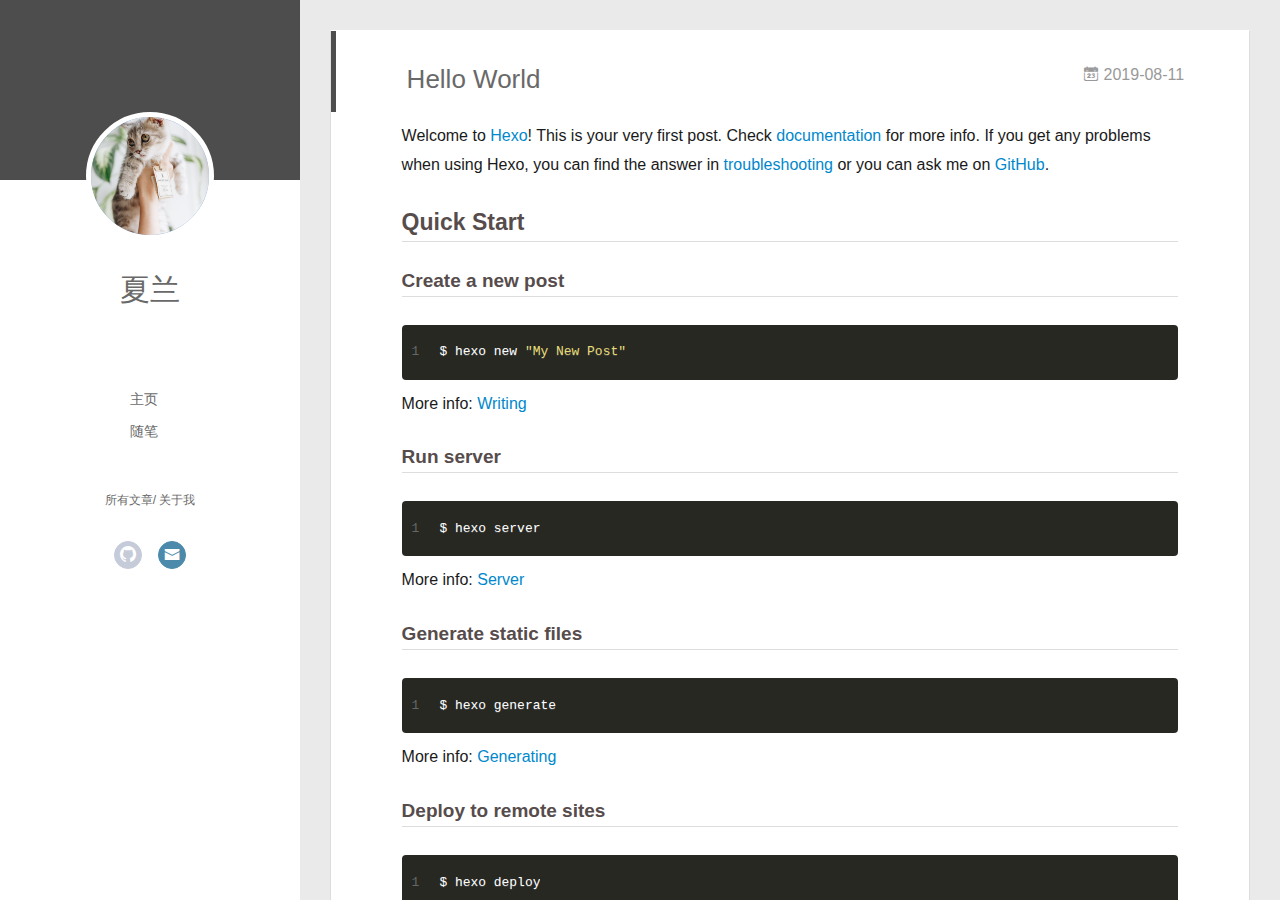
==== commit 00ea9b30: "Site updated: 2019-08-11 22:56:05" ====
--- a/index.html
+++ b/index.html
@@ -20,7 +20,7 @@
     <link rel="alternative" href="/atom.xml" title="夏兰的博客" type="application/atom+xml">
   
   
-    <link rel="icon" href="/img/favicon.ico">
+    <link rel="icon" href="/img/favicon1.ico">
   
   <link rel="stylesheet" type="text/css" href="/./main.0cf68a.css">
   <style type="text/css">
@@ -44,7 +44,7 @@
 <div class="intrude-less">
 	<header id="header" class="inner">
 		<a href="/" class="profilepic">
-			<img src="/img/avatar.jpg" class="js-avatar">
+			<img src="/img/avatar1.jpg" class="js-avatar">
 		</a>
 		<hgroup>
 		  <h1 class="header-author"><a href="/">夏兰</a></h1>
@@ -67,10 +67,6 @@
     			
             
     			
-    			<a q-on="click: openSlider(e, 'friends')" href="javascript:void(0)">大神</a>
-    			
-            
-    			
     			<a q-on="click: openSlider(e, 'aboutme')" href="javascript:void(0)">关于我</a>
     			
             
@@ -78,11 +74,9 @@
 		<nav class="header-nav">
 			<div class="social">
 				
-					<a class="github" target="_blank" href="https://github.com/isushao" title="github"><i class="icon-github"></i></a>
+					<a class="github" target="_blank" href="https://github.com/ixialan" title="github"><i class="icon-github"></i></a>
 		        
-					<a class="mail" target="_blank" href="mailto:isushao@163.com" title="mail"><i class="icon-mail"></i></a>
-		        
-					<a class="google" target="_blank" href="mailto:isushaopeng@gmail.com" title="google"><i class="icon-google"></i></a>
+					<a class="mail" target="_blank" href="mailto:985616959@qq.com" title="mail"><i class="icon-mail"></i></a>
 		        
 			</div>
 		</nav>
@@ -100,7 +94,7 @@
 	<div class="intrude-less">
 		<header id="header" class="inner">
 			<div class="profilepic">
-				<img src="/img/avatar.jpg" class="js-avatar">
+				<img src="/img/avatar1.jpg" class="js-avatar">
 			</div>
 			<hgroup>
 			  <h1 class="header-author js-header-author">夏兰</h1>
@@ -117,11 +111,9 @@
 			<nav class="header-nav">
 				<div class="social">
 					
-						<a class="github" target="_blank" href="https://github.com/isushao" title="github"><i class="icon-github"></i></a>
+						<a class="github" target="_blank" href="https://github.com/ixialan" title="github"><i class="icon-github"></i></a>
 			        
-						<a class="mail" target="_blank" href="mailto:isushao@163.com" title="mail"><i class="icon-mail"></i></a>
-			        
-						<a class="google" target="_blank" href="mailto:isushaopeng@gmail.com" title="google"><i class="icon-google"></i></a>
+						<a class="mail" target="_blank" href="mailto:985616959@qq.com" title="mail"><i class="icon-mail"></i></a>
 			        
 				</div>
 			</nav>
@@ -280,25 +272,17 @@
       
       
     
-      
-      
-      
-    
     
 
     <ul style="width: 70%">
     
     
       
-      <li style="width: 33.333333333333336%" q-on="click: openSlider(e, 'innerArchive')"><a href="javascript:void(0)" q-class="active:innerArchive">所有文章</a></li>
-      
-        
-      
-      <li style="width: 33.333333333333336%" q-on="click: openSlider(e, 'friends')"><a href="javascript:void(0)" q-class="active:friends">大神</a></li>
-      
-        
-      
-      <li style="width: 33.333333333333336%" q-on="click: openSlider(e, 'aboutme')"><a href="javascript:void(0)" q-class="active:aboutme">关于我</a></li>
+      <li style="width: 50%" q-on="click: openSlider(e, 'innerArchive')"><a href="javascript:void(0)" q-class="active:innerArchive">所有文章</a></li>
+      
+        
+      
+      <li style="width: 50%" q-on="click: openSlider(e, 'aboutme')"><a href="javascript:void(0)" q-class="active:aboutme">关于我</a></li>
       
         
     </ul>
@@ -362,27 +346,11 @@
     
 
     
-    	<section class="tools-section tools-section-friends" q-show="friends">
-  		
-        <ul class="search-ul">
-          
-            <li class="search-li">
-              <a href="https://www.fangzhipeng.com/" target="_blank" class="search-title"><i class="icon-quo-left icon"></i>方志朋</a>
-            </li>
-          
-            <li class="search-li">
-              <a href="https://cyc2018.github.io/CS-Notes/#/README" target="_blank" class="search-title"><i class="icon-quo-left icon"></i>cyc2018</a>
-            </li>
-          
-        </ul>
-  		
-    	</section>
-    
 
     
     	<section class="tools-section tools-section-me" q-show="aboutme">
   	  	
-  	  		<div class="aboutme-wrap" id="js-aboutme">很惭愧，&lt;br&gt;&lt;br&gt;现在还是成长路上的一个普通行人。&lt;br&gt;&lt;br&gt;大江东去，浪淘尽，千古风流人物。&lt;br&gt;故垒西边，人道是，三国周郎赤壁。&lt;br&gt;乱石穿空，惊涛拍岸，卷起千堆雪。&lt;br&gt;江山如画，一时多少豪杰。&lt;br&gt;遥想公瑾当年，小乔初嫁了，雄姿英发。&lt;br&gt;羽扇纶巾，谈笑间，樯橹灰飞烟灭。&lt;br&gt;故国神游，多情应笑我，早生华发。&lt;br&gt;人生如梦，一尊还酹江月。&lt;br&gt;</div>
+  	  		<div class="aboutme-wrap" id="js-aboutme">很惭愧，&lt;br&gt;&lt;br&gt;现在还是成长路上的一个普通行人。</div>
   	  	
     	</section>
     
